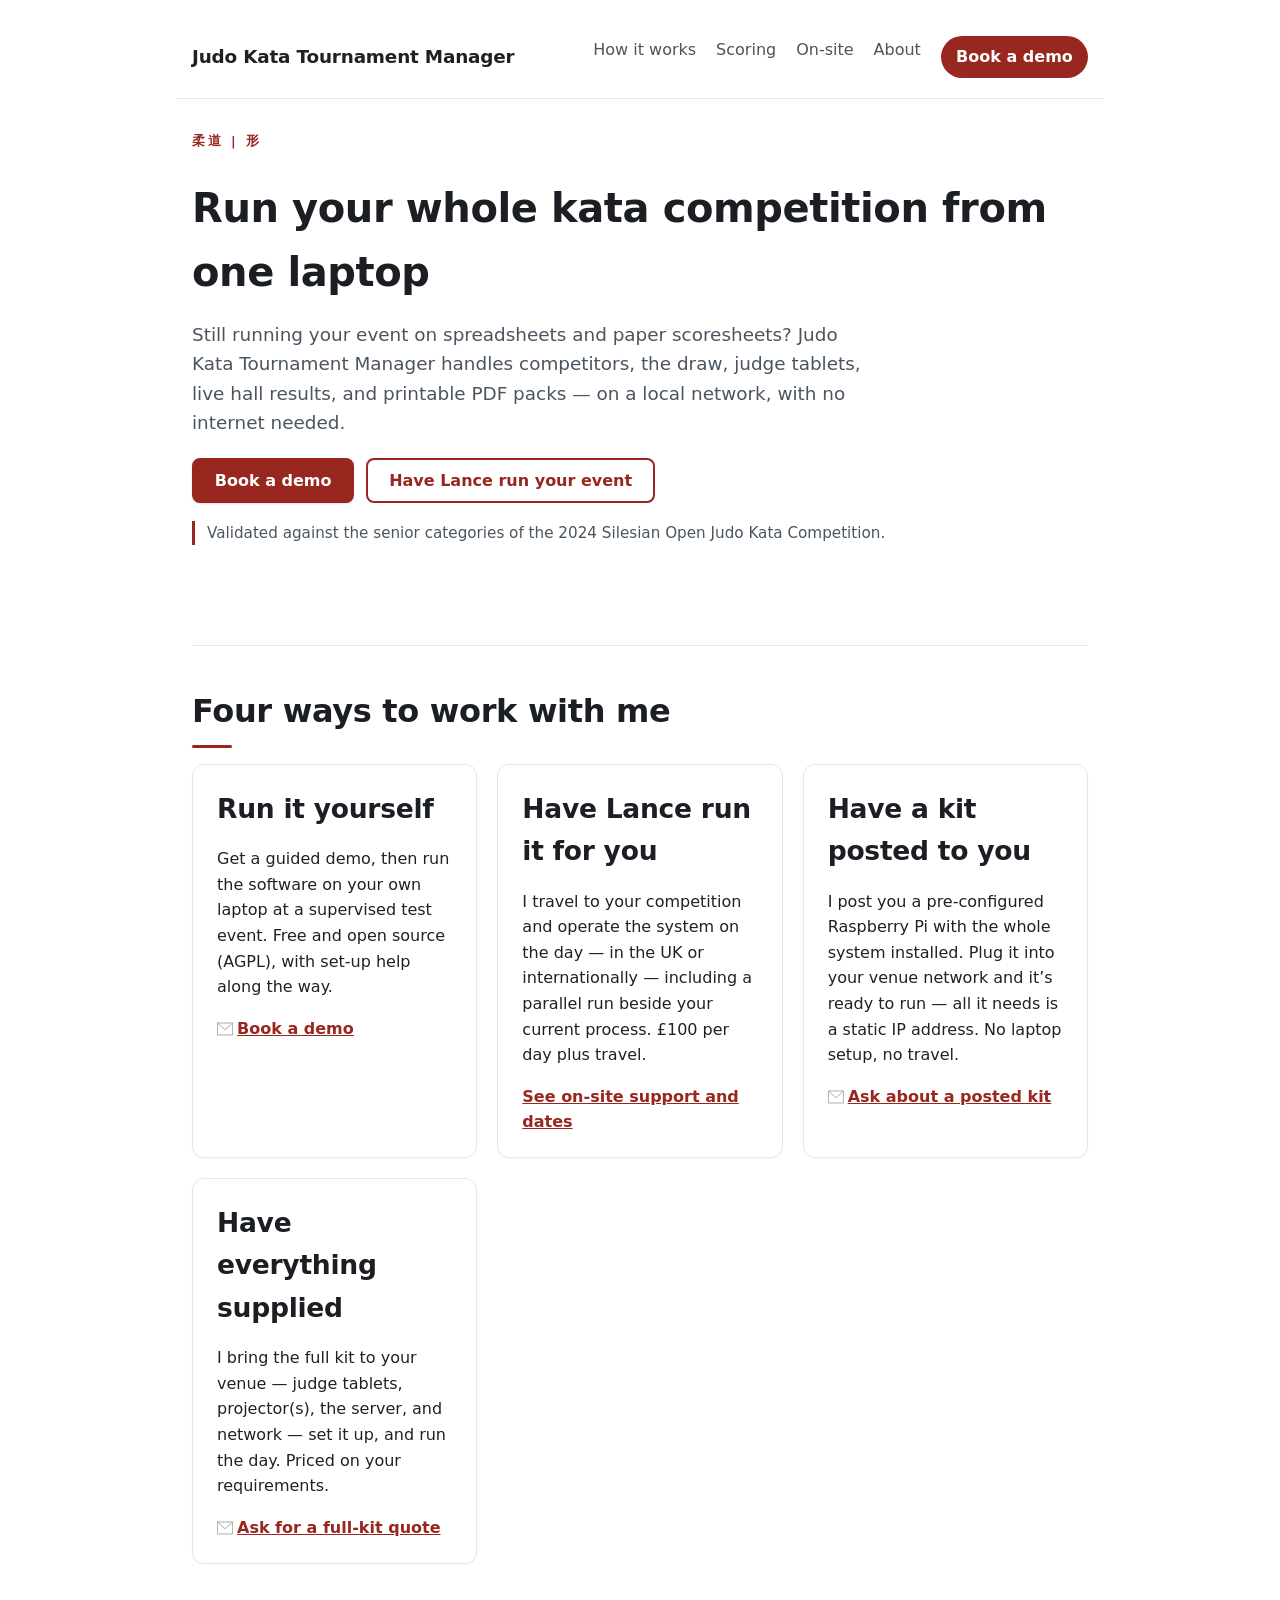
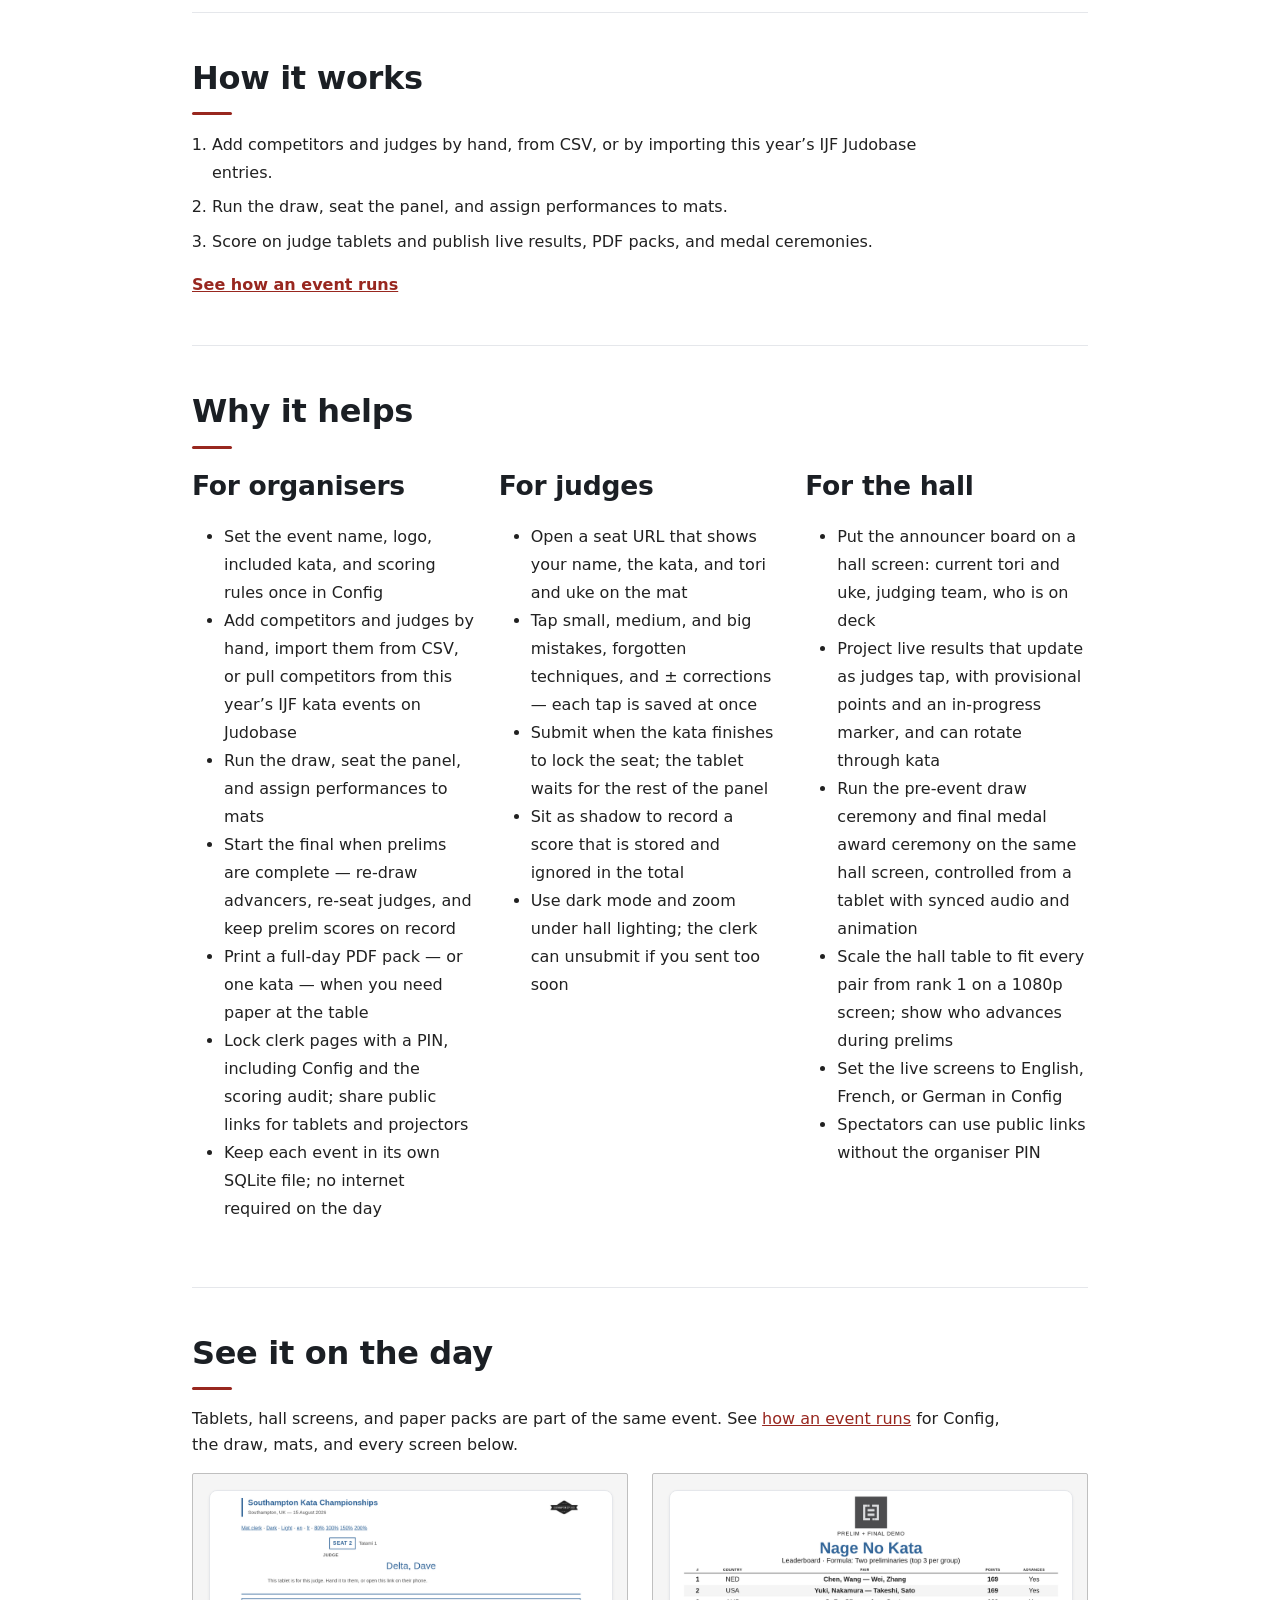
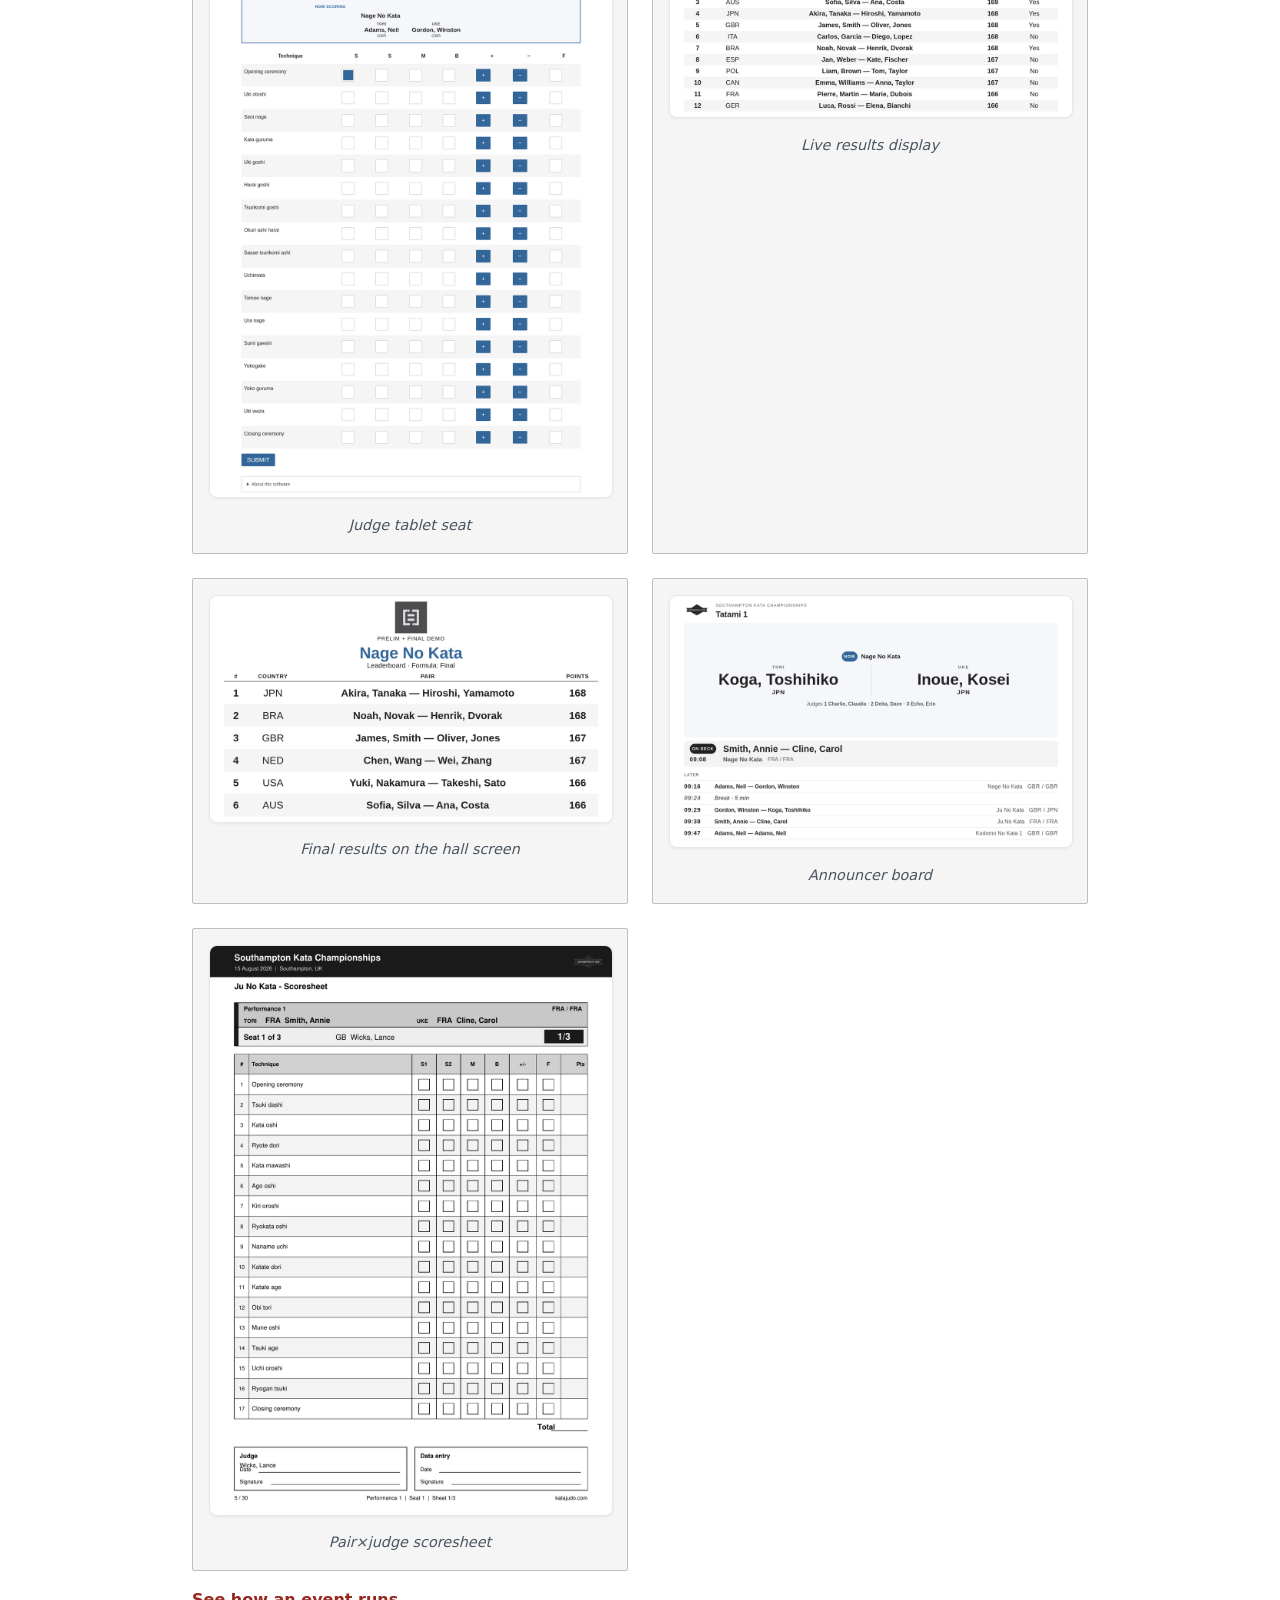
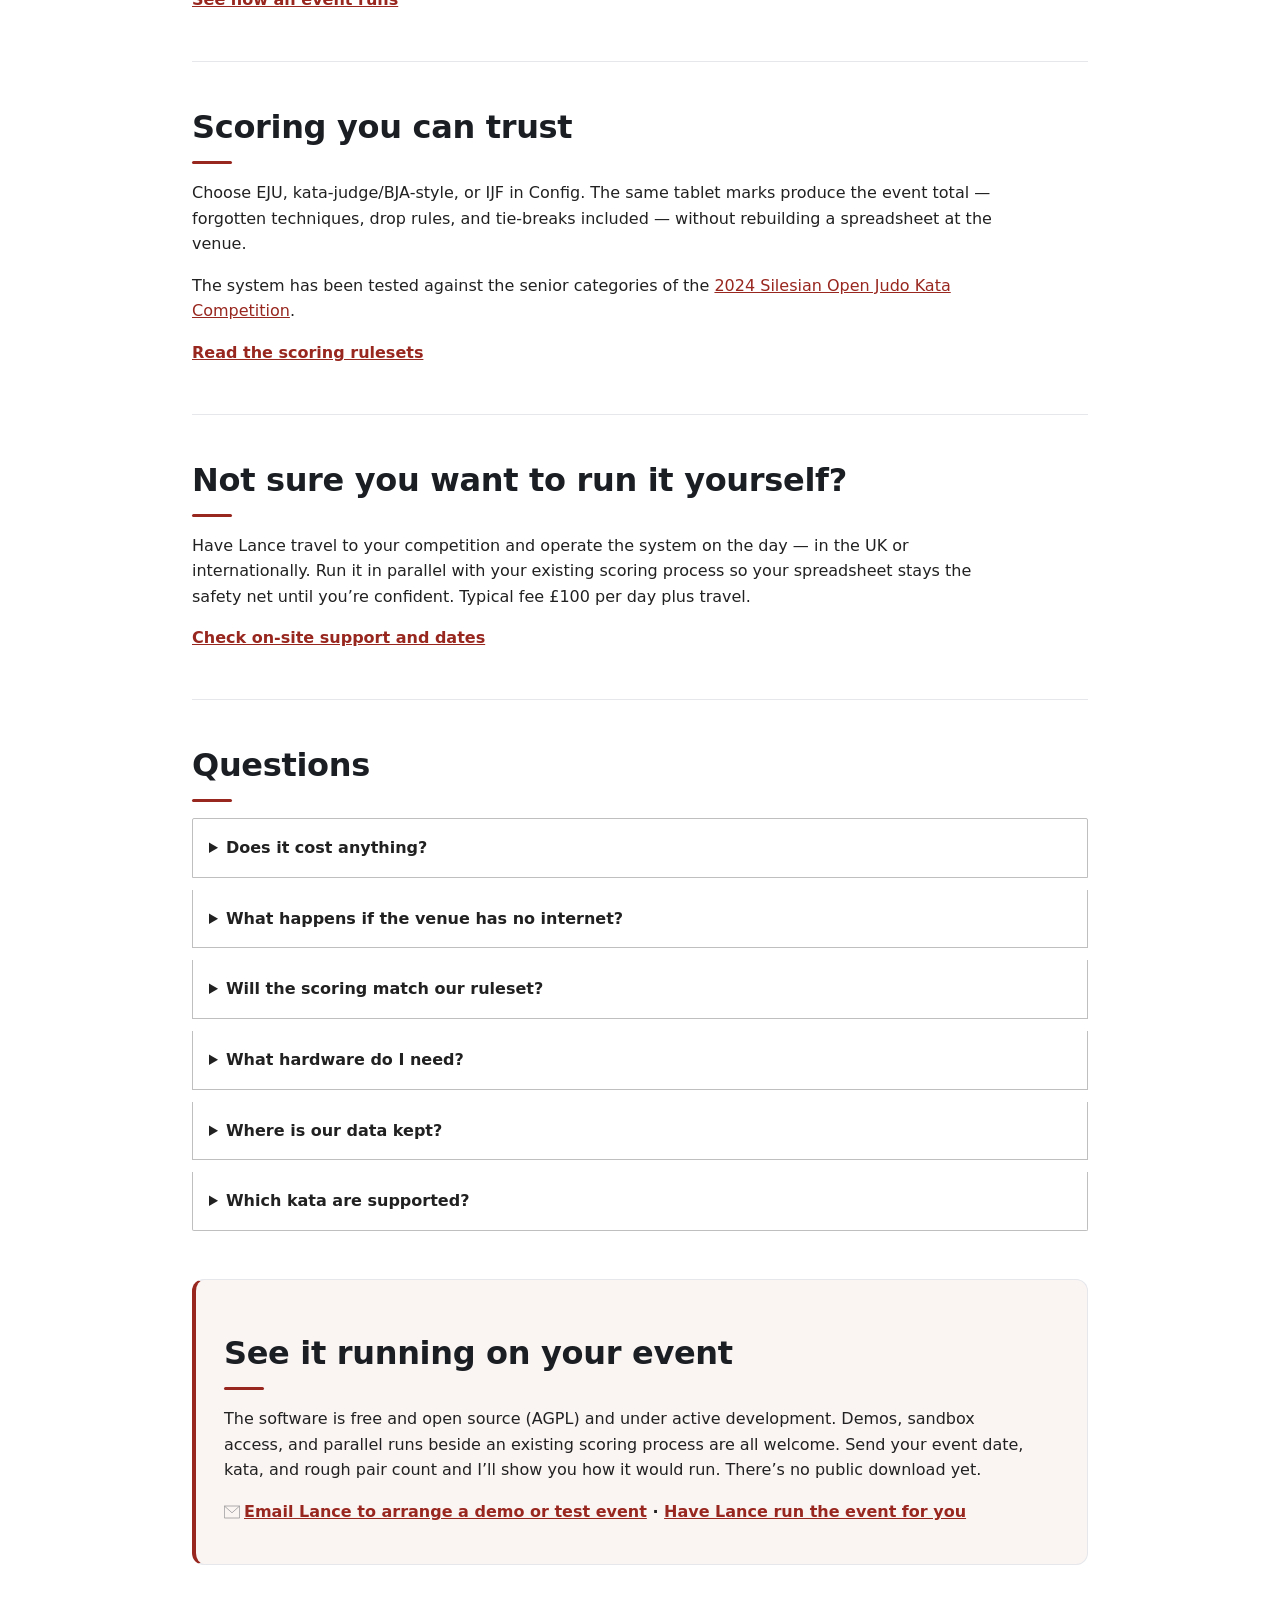
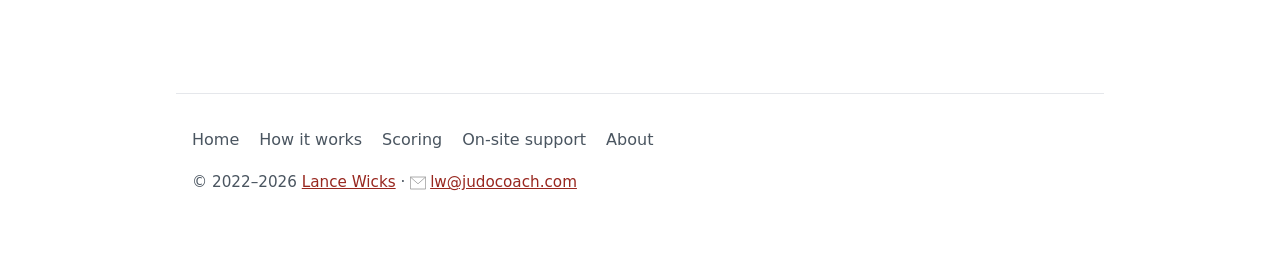
==== index.html @ 25f00846 "Polish site copy and refresh the visual design - Normalise apostrophes to typographic style and fix " ====
<!DOCTYPE html>
<html lang="en">
  <head>
    <meta charset="utf-8" />
    <meta name="viewport" content="width=device-width, initial-scale=1" />
    <meta name="theme-color" content="#ffffff" />
    <meta name="author" content="Lance Wicks" />
    <meta name="copyright" content="Lance Wicks" />
    <meta property="og:type" content="website" />
    <meta property="og:site_name" content="Judo Kata Tournament Manager" />
    <meta property="og:locale" content="en_GB" />
    <meta property="og:image" content="https://katajudo.com/og-image.png" />
    <meta property="og:image:alt" content="Judo Kata Tournament Manager" />
    <meta name="twitter:card" content="summary_large_image" />
    <meta name="twitter:image" content="https://katajudo.com/og-image.png" />
    <meta name="twitter:image:alt" content="Judo Kata Tournament Manager" />
    <link rel="stylesheet" href="/css/almond.css" />
    <link rel="stylesheet" href="/css/kata.css" />
    <link rel="apple-touch-icon" sizes="180x180" href="/apple-touch-icon.png" />
    <link rel="icon" type="image/png" sizes="32x32" href="/favicon-32x32.png" />
    <link rel="icon" type="image/png" sizes="16x16" href="/favicon-16x16.png" />
    <link rel="manifest" href="/site.webmanifest" />
    <title>Judo Kata Tournament Manager | Scoring, Draws &amp; Live Results</title>
    <meta name="description" content="Organise and score judo kata on a laptop LAN. Judge tablets, live results, IJF import, EJU, BJA-style or IJF scoring, and printable PDF packs." />
    <link rel="canonical" href="https://katajudo.com/" />
    <meta property="og:url" content="https://katajudo.com/" />
    <meta property="og:title" content="Judo Kata Tournament Manager | Scoring, Draws &amp; Live Results" />
    <meta property="og:description" content="Organise and score judo kata on a laptop LAN. Judge tablets, live results, IJF import, EJU, BJA-style or IJF scoring, and printable PDF packs." />
    <meta name="twitter:title" content="Judo Kata Tournament Manager | Scoring, Draws &amp; Live Results" />
    <meta name="twitter:description" content="Organise and score judo kata on a laptop LAN. Judge tablets, live results, IJF import, EJU, BJA-style or IJF scoring, and printable PDF packs." />
    <meta name="yandex-verification" content="f9fff1ca0f81b708" />
    <script>
      (function () {
        var redirects = {
          workflow: "/how-it-works/",
          scoring: "/scoring/",
          deploy: "/how-it-works/#deploy",
          onsite: "/on-site/"
        };
        var key = window.location.hash.replace(/^#/, "");
        if (Object.prototype.hasOwnProperty.call(redirects, key)) {
          window.location.replace(redirects[key]);
        }
      })();
    </script>
    <script type="application/ld+json">
{
  "@context": "https://schema.org",
  "@graph": [
    {
      "@type": "WebSite",
      "@id": "https://katajudo.com/#website",
      "name": "Judo Kata Tournament Manager",
      "url": "https://katajudo.com/",
      "description": "Browser-based software to organise, score, and display judo kata competitions from one laptop on the local network.",
      "inLanguage": "en",
      "publisher": {
        "@id": "https://katajudo.com/#author"
      },
      "mainEntity": {
        "@id": "https://katajudo.com/#app"
      }
    },
    {
      "@type": [
        "SoftwareApplication",
        "WebApplication"
      ],
      "@id": "https://katajudo.com/#app",
      "name": "Judo Kata Tournament Manager",
      "url": "https://katajudo.com/",
      "image": "https://katajudo.com/og-image.png",
      "description": "Software to organise and score judo kata tournaments, with judge tablets, live provisional scores, hall displays, IJF import, three scoring rulesets, and printable PDF scoresheets.",
      "applicationCategory": "SportsApplication",
      "operatingSystem": "Web browser",
      "browserRequirements": "Modern web browser",
      "inLanguage": [
        "en",
        "fr",
        "de"
      ],
      "isAccessibleForFree": true,
      "license": "https://www.gnu.org/licenses/agpl-3.0.html",
      "author": {
        "@id": "https://katajudo.com/#author"
      },
      "softwareHelp": {
        "@type": "WebPage",
        "url": "https://katajudo.com/how-it-works/"
      },
      "screenshot": [
        {
          "@type": "ImageObject",
          "url": "https://katajudo.com/screenshots/Judge-Tablet.png",
          "caption": "Named judge tablet with technique scoring controls"
        },
        {
          "@type": "ImageObject",
          "url": "https://katajudo.com/screenshots/Live-Results.png",
          "caption": "Live results display with provisional scores"
        },
        {
          "@type": "ImageObject",
          "url": "https://katajudo.com/screenshots/Announcer.png",
          "caption": "Announcer board for the hall"
        },
        {
          "@type": "ImageObject",
          "url": "https://katajudo.com/screenshots/Config.png",
          "caption": "Event config with scoring ruleset and draw controls"
        },
        {
          "@type": "ImageObject",
          "url": "https://katajudo.com/screenshots/Live-Results-Final.png",
          "caption": "Hall results after the final has started"
        },
        {
          "@type": "ImageObject",
          "url": "https://katajudo.com/screenshots/PDF-Prelim-Order.png",
          "caption": "Preliminary performance order in a two-round PDF pack"
        },
        {
          "@type": "ImageObject",
          "url": "https://katajudo.com/screenshots/PDF-Scoresheet.png",
          "caption": "Printable pair×judge PDF scoresheet"
        }
      ],
      "featureList": [
        "Organise a judo kata event from one laptop on a local network",
        "Named judge tablets with small, medium, big, forgotten, and correction marks",
        "Live results and announcer displays for the hall",
        "Import competitors from IJF Judobase or CSV",
        "EJU, kata-judge/BJA-style, and IJF scoring rulesets",
        "Printable PDF scoresheet packs",
        "Preliminary rounds with clerk-started finals and medal totals from the final only",
        "Large-field hall results that fit every row on a 1080p projector",
        "Offline SQLite file per event",
        "English, French, and German live screens",
        "Draw ceremony console with an animated hall display",
        "Medal award ceremony with animated hall display",
        "Scoring audit trail of tablet taps, submits, and unsubmits",
        "Shadow judge seats stored but ignored in totals",
        "PIN-protected clerk pages",
        "Per-kata leaderboard and technique-level CSV exports"
      ],
      "offers": {
        "@type": "Offer",
        "price": 0,
        "priceCurrency": "GBP",
        "availability": "https://schema.org/OnlineOnly",
        "description": "Available for demos and supervised test use. Licensed under the AGPL.",
        "url": "https://katajudo.com/"
      },
      "sameAs": [
        "https://github.com/lancew/kata-website"
      ]
    },
    {
      "@type": "Person",
      "@id": "https://katajudo.com/#author",
      "name": "Lance Wicks",
      "email": "lw@judocoach.com",
      "url": "https://katajudo.com/about/",
      "sameAs": [
        "https://github.com/lancew",
        "https://www.linkedin.com/in/lancew",
        "https://perl.kiwi/typing"
      ]
    },
    {
      "@type": "WebPage",
      "@id": "https://katajudo.com/#webpage",
      "url": "https://katajudo.com/",
      "name": "Judo Kata Tournament Manager | Scoring, Draws & Live Results",
      "description": "Organise and score judo kata on a laptop LAN. Judge tablets, live results, IJF import, EJU, BJA-style or IJF scoring, and printable PDF packs.",
      "isPartOf": {
        "@id": "https://katajudo.com/#website"
      },
      "about": {
        "@id": "https://katajudo.com/#app"
      },
      "primaryImageOfPage": {
        "@type": "ImageObject",
        "url": "https://katajudo.com/og-image.png"
      }
    },
    {
      "@type": "FAQPage",
      "@id": "https://katajudo.com/#faq",
      "url": "https://katajudo.com/",
      "isPartOf": {
        "@id": "https://katajudo.com/#website"
      },
      "mainEntity": [
        {
          "@type": "Question",
          "name": "Does it cost anything?",
          "acceptedAnswer": {
            "@type": "Answer",
            "text": "The software is free and open source under the AGPL. Demos and supervised test events are open now; a public download is not available yet. On-site support is optional and costs £100 per day plus travel."
          }
        },
        {
          "@type": "Question",
          "name": "What happens if the venue has no internet?",
          "acceptedAnswer": {
            "@type": "Answer",
            "text": "Nothing — it does not need any. The system runs on a laptop on the local network. If a live connection drops, the affected pages reload every five seconds."
          }
        },
        {
          "@type": "Question",
          "name": "Will the scoring match our ruleset?",
          "acceptedAnswer": {
            "@type": "Answer",
            "text": "Choose EJU, kata-judge/BJA-style, or IJF in Config. The rulesets were validated against the senior categories of the 2024 Silesian Open Judo Kata Competition."
          }
        },
        {
          "@type": "Question",
          "name": "What hardware do I need?",
          "acceptedAnswer": {
            "@type": "Answer",
            "text": "One laptop acts as the server; judges, the announcer, and displays use any browser on the same network. Optional Docker packaging is available for consistent deployment."
          }
        },
        {
          "@type": "Question",
          "name": "Where is our data kept?",
          "acceptedAnswer": {
            "@type": "Answer",
            "text": "Each event is a single SQLite file on your own machine. There is no cloud service and no account to create."
          }
        },
        {
          "@type": "Question",
          "name": "Which kata are supported?",
          "acceptedAnswer": {
            "@type": "Answer",
            "text": "Nage-no-Kata, Katame-no-Kata, Ju-no-Kata, Kime-no-Kata, Kodokan Goshin Jutsu, Koshiki-no-Kata, Itsutsu-no-Kata, and Kodomo-no-Kata 1-7."
          }
        }
      ]
    }
  ]
}
    </script>
  </head>
  <body>
    <a class="skip-link" href="#main">Skip to main content</a>

    <header class="site-header">
      <p class="site-brand"><a href="/">Judo Kata Tournament Manager</a></p>
      <nav class="site-nav" aria-label="Primary">
        <ul>
          <li><a href="/how-it-works/">How it works</a></li>
          <li><a href="/scoring/">Scoring</a></li>
          <li><a href="/on-site/">On-site</a></li>
          <li><a href="/about/">About</a></li>
          <li>
            <a href="mailto:lw@judocoach.com?subject=Kata%20Tournament%20Manager%20demo">Book a demo</a>
          </li>
        </ul>
      </nav>
    </header>

    <main id="main" class="content">
      <section class="hero" aria-labelledby="hero-heading">
        <p class="hero-brand" lang="ja">柔道 | 形</p>
        <h1 id="hero-heading">Run your whole kata competition from one laptop</h1>
        <p class="lede">
          Still running your event on spreadsheets and paper scoresheets? Judo
          Kata Tournament Manager handles competitors, the draw, judge tablets,
          live hall results, and printable PDF packs — on a local network, with
          no internet needed.
        </p>
        <p class="hero-actions">
          <a
            class="button-primary"
            href="mailto:lw@judocoach.com?subject=Kata%20Tournament%20Manager%20demo"
            >Book a demo</a
          >
          <a class="button-secondary" href="/on-site/"
            >Have Lance run your event</a
          >
        </p>
        <p class="hero-proof">
          Validated against the senior categories of the 2024 Silesian Open Judo
          Kata Competition.
        </p>
      </section>

      <section class="section" aria-labelledby="options-heading">
        <h2 id="options-heading">Four ways to work with me</h2>
        <div class="offer-grid">
          <div class="offer">
            <h3>Run it yourself</h3>
            <p>
              Get a guided demo, then run the software on your own laptop at a
              supervised test event. Free and open source (AGPL), with set-up
              help along the way.
            </p>
            <p class="section-cta">
              <a
                href="mailto:lw@judocoach.com?subject=Kata%20Tournament%20Manager%20demo"
                >Book a demo</a
              >
            </p>
          </div>
          <div class="offer">
            <h3>Have Lance run it for you</h3>
            <p>
              I travel to your competition and operate the system on the day —
              in the UK or internationally — including a parallel run beside
              your current process. £100 per day plus travel.
            </p>
            <p class="section-cta">
              <a href="/on-site/">See on-site support and dates</a>
            </p>
          </div>
          <div class="offer">
            <h3>Have a kit posted to you</h3>
            <p>
              I post you a pre-configured Raspberry Pi with the whole system
              installed. Plug it into your venue network and it’s ready to run —
              all it needs is a static IP address. No laptop setup, no travel.
            </p>
            <p class="section-cta">
              <a
                href="mailto:lw@judocoach.com?subject=Kata%20Tournament%20Manager%20posted%20kit"
                >Ask about a posted kit</a
              >
            </p>
          </div>
          <div class="offer">
            <h3>Have everything supplied</h3>
            <p>
              I bring the full kit to your venue — judge tablets, projector(s),
              the server, and network — set it up, and run the day. Priced on
              your requirements.
            </p>
            <p class="section-cta">
              <a
                href="mailto:lw@judocoach.com?subject=Kata%20Tournament%20Manager%20full%20kit"
                >Ask for a full-kit quote</a
              >
            </p>
          </div>
        </div>
      </section>

      <section class="section" aria-labelledby="steps-heading">
        <h2 id="steps-heading">How it works</h2>
        <ol class="steps">
          <li>
            Add competitors and judges by hand, from CSV, or by importing this
            year’s IJF Judobase entries.
          </li>
          <li>Run the draw, seat the panel, and assign performances to mats.</li>
          <li>
            Score on judge tablets and publish live results, PDF packs, and
            medal ceremonies.
          </li>
        </ol>
        <p class="section-cta">
          <a href="/how-it-works/">See how an event runs</a>
        </p>
      </section>

      <section id="why" class="section" aria-labelledby="why-heading">
        <h2 id="why-heading">Why it helps</h2>
        <div class="three-col">
          <div>
            <h3>For organisers</h3>
            <ul>
              <li>
                Set the event name, logo, included kata, and scoring rules once
                in Config
              </li>
              <li>
                Add competitors and judges by hand, import them from CSV, or
                pull competitors from this year’s IJF kata events on Judobase
              </li>
              <li>
                Run the draw, seat the panel, and assign performances to mats
              </li>
              <li>
                Start the final when prelims are complete — re-draw advancers,
                re-seat judges, and keep prelim scores on record
              </li>
              <li>
                Print a full-day PDF pack — or one kata — when you need paper at
                the table
              </li>
              <li>
                Lock clerk pages with a PIN, including Config and the scoring
                audit; share public links for tablets and projectors
              </li>
              <li>
                Keep each event in its own SQLite file; no internet required on
                the day
              </li>
            </ul>
          </div>
          <div>
            <h3>For judges</h3>
            <ul>
              <li>
                Open a seat URL that shows your name, the kata, and tori and
                uke on the mat
              </li>
              <li>
                Tap small, medium, and big mistakes, forgotten techniques, and
                ± corrections — each tap is saved at once
              </li>
              <li>
                Submit when the kata finishes to lock the seat; the tablet waits
                for the rest of the panel
              </li>
              <li>
                Sit as shadow to record a score that is stored and ignored in
                the total
              </li>
              <li>
                Use dark mode and zoom under hall lighting; the clerk can
                unsubmit if you sent too soon
              </li>
            </ul>
          </div>
          <div>
            <h3>For the hall</h3>
            <ul>
              <li>
                Put the announcer board on a hall screen: current tori and uke,
                judging team, who is on deck
              </li>
              <li>
                Project live results that update as judges tap, with provisional
                points and an in-progress marker, and can rotate through kata
              </li>
              <li>
                Run the pre-event draw ceremony and final medal award ceremony
                on the same hall screen, controlled from a tablet with synced
                audio and animation
              </li>
              <li>
                Scale the hall table to fit every pair from rank 1 on a 1080p
                screen; show who advances during prelims
              </li>
              <li>
                Set the live screens to English, French, or German in Config
              </li>
              <li>
                Spectators can use public links without the organiser PIN
              </li>
            </ul>
          </div>
        </div>
      </section>

      <section class="section" aria-labelledby="proof-heading">
        <h2 id="proof-heading">See it on the day</h2>
        <p>
          Tablets, hall screens, and paper packs are part of the same event. See
          <a href="/how-it-works/">how an event runs</a> for Config, the draw,
          mats, and every screen below.
        </p>
        <div class="proof-gallery">
          <figure>
            <img
              src="/screenshots/Judge-Tablet.png"
              alt="Judge tablet for seat 2 showing the named judge, tori and uke, and technique scoring grid with S M B F and plus minus controls"
              loading="lazy"
              width="1046"
              height="1576"
            />
            <figcaption>Judge tablet seat</figcaption>
          </figure>
          <figure>
            <img
              src="/screenshots/Live-Results.png"
              alt="Live results display for Nage-no-Kata during two preliminaries showing twelve ranked pairs with an Advances column"
              loading="lazy"
              width="1046"
              height="588"
            />
            <figcaption>Live results display</figcaption>
          </figure>
          <figure>
            <img
              src="/screenshots/Live-Results-Final.png"
              alt="Hall results after the final has started, showing six finalists and the formula Final"
              loading="lazy"
              width="1046"
              height="588"
            />
            <figcaption>Final results on the hall screen</figcaption>
          </figure>
          <figure>
            <img
              src="/screenshots/Announcer.png"
              alt="Announcer board for Tatami 1 with current tori and uke, judging team, on-deck pair, and later schedule including a break"
              loading="lazy"
              width="1046"
              height="654"
            />
            <figcaption>Announcer board</figcaption>
          </figure>
          <figure>
            <img
              src="/screenshots/PDF-Scoresheet.png"
              alt="Printed PDF scoresheet with event header, pair and judge details, mistake checkbox grid, total, and signature boxes"
              loading="lazy"
              width="1046"
              height="1480"
            />
            <figcaption>Pair×judge scoresheet</figcaption>
          </figure>
        </div>
        <p class="section-cta">
          <a href="/how-it-works/">See how an event runs</a>
        </p>
      </section>

      <section class="section" aria-labelledby="scoring-teaser-heading">
        <h2 id="scoring-teaser-heading">Scoring you can trust</h2>
        <p>
          Choose EJU, kata-judge/BJA-style, or IJF in Config. The same tablet
          marks produce the event total — forgotten techniques, drop rules, and
          tie-breaks included — without rebuilding a spreadsheet at the venue.
        </p>
        <p>
          The system has been tested against the senior categories of the
          <a
            href="https://sites.google.com/view/silesian-kata/silesian-open-judo-kata"
            rel="noopener noreferrer"
            >2024 Silesian Open Judo Kata Competition</a
          >.
        </p>
        <p class="section-cta">
          <a href="/scoring/">Read the scoring rulesets</a>
        </p>
      </section>

      <section class="section" aria-labelledby="onsite-teaser-heading">
        <h2 id="onsite-teaser-heading">Not sure you want to run it yourself?</h2>
        <p>
          Have Lance travel to your competition and operate the system on the
          day — in the UK or internationally. Run it in parallel with your
          existing scoring process so your spreadsheet stays the safety net
          until you’re confident. Typical fee £100 per day plus travel.
        </p>
        <p class="section-cta">
          <a href="/on-site/">Check on-site support and dates</a>
        </p>
      </section>

      <section class="section faq" aria-labelledby="faq-heading">
        <h2 id="faq-heading">Questions</h2>
        <details>
          <summary>Does it cost anything?</summary>
          <p>
            The software is free and open source under the AGPL. Demos and
            supervised test events are open now; a public download isn’t
            available yet — <a href="mailto:lw@judocoach.com?subject=Kata%20Tournament%20Manager%20demo">get in touch</a>
            and I’ll set you up. On-site support is optional and costs
            <a href="/on-site/">£100 per day</a> plus travel.
          </p>
        </details>
        <details>
          <summary>What happens if the venue has no internet?</summary>
          <p>
            Nothing — it doesn’t need any. The system runs on a laptop on the
            local network. If a live connection drops, the affected pages reload
            every five seconds.
          </p>
        </details>
        <details>
          <summary>Will the scoring match our ruleset?</summary>
          <p>
            Choose EJU, kata-judge/BJA-style, or IJF in Config. The rulesets
            were validated against the senior categories of the 2024 Silesian
            Open Judo Kata Competition.
          </p>
        </details>
        <details>
          <summary>What hardware do I need?</summary>
          <p>
            One laptop acts as the server; judges, the announcer, and displays
            use any browser on the same network. Optional Docker packaging is
            available for consistent deployment.
          </p>
        </details>
        <details>
          <summary>Where is our data kept?</summary>
          <p>
            Each event is a single SQLite file on your own machine. There is no
            cloud service and no account to create.
          </p>
        </details>
        <details>
          <summary>Which kata are supported?</summary>
          <p>
            Nage-no-Kata, Katame-no-Kata, Ju-no-Kata, Kime-no-Kata, Kodokan
            Goshin Jutsu, Koshiki-no-Kata, Itsutsu-no-Kata, and Kodomo-no-Kata
            1–7. See the <a href="/scoring/">scoring page</a> for details.
          </p>
        </details>
      </section>

      <section id="demo" class="section cta-panel" aria-labelledby="demo-heading">
        <h2 id="demo-heading">See it running on your event</h2>
        <p>
          The software is free and open source (AGPL) and under active
          development. Demos, sandbox access, and parallel runs beside an
          existing scoring process are all welcome. Send your event date, kata,
          and rough pair count and I’ll show you how it would run. There’s no
          public download yet.
        </p>
        <p class="section-cta">
          <a href="mailto:lw@judocoach.com?subject=Kata%20Tournament%20Manager%20demo">Email Lance to arrange a demo or test event</a>
          ·
          <a href="/on-site/">Have Lance run the event for you</a>
        </p>
      </section>
    </main>

    <footer class="site-footer">
      <nav class="footer-nav" aria-label="Footer">
        <ul>
          <li><a href="/">Home</a></li>
          <li><a href="/how-it-works/">How it works</a></li>
          <li><a href="/scoring/">Scoring</a></li>
          <li><a href="/on-site/">On-site support</a></li>
          <li><a href="/about/">About</a></li>
        </ul>
      </nav>
      <p>
        © 2022–2026
        <a href="/about/">Lance Wicks</a>
        ·
        <a href="mailto:lw@judocoach.com">lw@judocoach.com</a>
      </p>
    </footer>

    <dialog class="lightbox" id="lightbox">
      <button type="button" class="lightbox-close" aria-label="Close">
        ×
      </button>
      <img id="lightbox-img" alt="" />
    </dialog>
    <script src="/js/lightbox.js" defer></script>
  </body>
</html>
---- css/almond.css ----
/************************************************************/
/*                        Almond.CSS                        */
/************************************************************/
/** Author:  Alvaro Montoro                                **/
/** Project: https://github.com/alvaromontoro/almond.css   **/
/************************************************************/
:root {
  /* Colors */
  --primaryH: 210;
  --primaryS: 50%;
  --primaryL: 40%;
  --primary-bg: #fff;
  --secondaryH: 0;
  --secondaryS: 0%;
  --secondaryL: 13%;
  --secondary-bg: #fff;
  /* Font */
  --font-family: Helvetica, Arial, sans-serif;
  --font-size-root: 16px;
  --font-weight-bolder: 700;
  --font-weight-bold: 400;
  --font-weight-normal: 200;
  --font-weight-thin: 100;
  --line-height: 1.75rem;
  --heading-margin: 1.5rem 0 1rem;
  /* Inputs */
  --border-radius: 2px;
  /* Status */
  --error: #d00;
  --warning: #ec0;
  --info: #369;
  --correct: #080; }

:root {
  /* Calculated colors */
  --primary: hsl(var(--primaryH), var(--primaryS), var(--primaryL));
  --primary-bright: hsl(var(--primaryH), calc(var(--primaryS) * 1.25), 90%);
  --primary-transparent: hsla(var(--primaryH), var(--primaryS), var(--primaryL), 0.05);
  --primary-dark: hsl(var(--primaryH), var(--primaryS), calc(var(--primaryL) * 0.5));
  --primary-darker: hsl(var(--primaryH), var(--primaryS), calc(var(--primaryL) * 0.2));
  --primary-light: hsl(var(--primaryH), var(--primaryS), 75%);
  --primary-lighter: hsl(var(--primaryH), var(--primaryS), 96%);
  --secondary: hsl(var(--secondaryH), var(--secondaryS), var(--secondaryL));
  --secondary-transparent: hsl(var(--secondaryH), var(--secondaryS), var(--secondaryL), 0.05);
  --secondary-dark: hsl(var(--secondaryH), var(--secondaryS), calc(var(--secondaryL) * 0.5));
  --secondary-darker: hsl(var(--secondaryH), var(--secondaryS), calc(var(--secondaryL) * 0.2));
  --secondary-light: hsl(var(--secondaryH), var(--secondaryS), 75%);
  --secondary-lighter: hsl(var(--secondaryH), var(--secondaryS), 96%); }

html {
  -ms-text-size-adjust: 100%;
  -webkit-text-size-adjust: 100%;
  background-color: var(--secondary-bg);
  color: var(--secondary);
  font-family: var(--font-family);
  font-size: var(--font-size-root);
  font-weight: var(--font-weight-normal);
  margin: 0;
  padding: 0; }

body {
  font-size: 1rem;
  margin: auto auto;
  padding: 1rem; }

@media all and (min-width: 1024px) {
  body {
    max-width: 920px; } }

@media all and (min-width: 1200px) {
  body {
    max-width: 1080px; } }

:focus {
  outline: 1px dashed var(--primary);
  outline-offset: 2px; }

[hidden],
template {
  display: none; }

h1,
h2,
h3,
h4,
h5,
h6 {
  color: var(--primary);
  font-weight: var(--font-weight-normal);
  margin: var(--heading-margin); }

h1 {
  font-size: 2.5rem; }

h2 {
  font-size: 2rem; }

h3 {
  font-size: 1.66rem; }

h4 {
  font-size: 1.45rem; }

h5 {
  font-size: 1.25rem;
  font-weight: var(--font-weight-bold); }

h6 {
  font-size: 1.125rem;
  font-weight: var(--font-weight-bold); }

ul,
ol {
  margin: 1rem 0;
  padding-left: 2rem; }
  ul ul,
  ul ol,
  ol ul,
  ol ol {
    margin: 0; }

li {
  font-size: 1rem;
  line-height: var(--line-height);
  max-width: 80ch;
  max-width: calc(80ch - 3rem); }

table {
  background-color: var(--secondary-bg);
  border: 0;
  border-collapse: collapse;
  border-spacing: 0;
  width: 100%; }

thead {
  box-shadow: inset 0 -2px var(--secondary); }

tfoot {
  box-shadow: inset 0 2px var(--secondary); }

tbody tr:nth-child(even) {
  background-color: var(--secondary-lighter); }

tbody tr:hover {
  background-color: var(--primary-lighter); }

td,
th {
  padding: 1rem 0.5rem;
  vertical-align: top; }

th {
  font-weight: var(--font-weight-bolder); }

input:not([type="file"]),
optgroup,
option,
textarea,
select {
  border: 1px solid var(--secondary-light);
  border-radius: var(--border-radius);
  box-sizing: border-box;
  color: inherit;
  font: inherit;
  font-size: 1rem;
  height: 2.5rem;
  line-height: normal;
  margin: 0;
  padding: 0 0.5rem;
  max-width: 100%;
  min-width: 15rem;
  text-transform: none;
  vertical-align: bottom; }
  input:not([type="file"]):invalid,
  optgroup:invalid,
  option:invalid,
  textarea:invalid,
  select:invalid {
    border-color: var(--error); }
  input:not([type="file"]):invalid:hover,
  optgroup:invalid:hover,
  option:invalid:hover,
  textarea:invalid:hover,
  select:invalid:hover {
    border: 1px solid #aa0000; }
  input:not([type="file"])[disabled], input:not([type="file"]):disabled,
  optgroup[disabled],
  optgroup:disabled,
  option[disabled],
  option:disabled,
  textarea[disabled],
  textarea:disabled,
  select[disabled],
  select:disabled {
    background: var(--secondary-lighter);
    color: var(--secondary-light); }
  input:not([type="file"])::-webkit-calendar-picker-indicator,
  optgroup::-webkit-calendar-picker-indicator,
  option::-webkit-calendar-picker-indicator,
  textarea::-webkit-calendar-picker-indicator,
  select::-webkit-calendar-picker-indicator {
    display: none;
    background: none; }

input:not([type="file"]):not([type="image"]):not(:invalid):not(:disabled):not([disabled]):not([readonly]):hover,
textarea:not(:invalid):not(:disabled):not([disabled]):not([readonly]):hover,
select:not(:invalid):not(:disabled):not([disabled]):not([readonly]):hover {
  border: 1px solid var(--secondary); }

input[type="color"] {
  padding: 0.125rem; }

input[type="range"] {
  padding: 0; }

textarea {
  height: 5rem;
  line-height: 1.5rem;
  overflow: auto; }

input[type="number"]::-webkit-inner-spin-button,
input[type="number"]::-webkit-outer-spin-button {
  height: auto; }

input[type="search"] {
  -webkit-appearance: textfield;
  appearance: textfield; }

input[type="search"]::-webkit-search-cancel-button,
input[type="search"]::-webkit-search-decoration {
  -webkit-appearance: none;
  appearance: none; }

input[type="radio"],
input[type="checkbox"],
input[type="image"],
input[type="file"] {
  border: 0;
  box-sizing: border-box;
  height: auto;
  max-width: initial;
  min-width: auto;
  padding: 0; }

button,
input[type="button"],
input[type="reset"],
input[type="submit"] {
  -webkit-appearance: button;
  appearance: button;
  background-color: var(--primary);
  border: 1px solid transparent;
  border-radius: var(--border-radius);
  box-sizing: border-box;
  color: var(--primary-bg);
  cursor: pointer;
  display: inline-block;
  font-size: 0.8rem;
  font-weight: var(--font-weight-bold);
  margin: 0;
  max-width: auto;
  min-height: 2.5rem;
  min-width: auto;
  overflow: visible;
  padding: 0 1rem;
  text-transform: uppercase; }
  button[disabled], button:disabled,
  input[type="button"][disabled],
  input[type="button"]:disabled,
  input[type="reset"][disabled],
  input[type="reset"]:disabled,
  input[type="submit"][disabled],
  input[type="submit"]:disabled {
    background: var(--secondary-lighter);
    color: var(--secondary-light); }
  button:not(:disabled):not([disabled]):hover,
  input[type="button"]:not(:disabled):not([disabled]):hover,
  input[type="reset"]:not(:disabled):not([disabled]):hover,
  input[type="submit"]:not(:disabled):not([disabled]):hover {
    background-color: var(--primary-dark);
    border: 1px solid transparent; }

input[type="reset"] {
  background-color: var(--primary-bg);
  border: 1px solid var(--primary);
  color: var(--primary); }
  input[type="reset"]:not(:disabled):not([disabled]):hover {
    background-color: var(--primary-lighter); }
  input[type="reset"]:disabled, input[type="reset"][disabled] {
    background: var(--secondary-lighter);
    border: 1px solid transparent;
    color: var(--secondary-light); }

button[disabled],
html input[disabled] {
  cursor: default; }

button::-moz-focus-inner,
input::-moz-focus-inner {
  border: 0;
  padding: 0; }

input[type="radio"],
input[type="checkbox"] {
  -moz-appearance: none;
  -webkit-appearance: none;
  appearance: none;
  width: 1rem;
  height: 1rem;
  border-radius: 50%;
  border: 1px solid var(--secondary-light);
  box-shadow: inset 0 0 0 0.185rem var(--secondary-bg);
  background: var(--secondary-bg);
  vertical-align: text-top; }
  input[type="radio"][type="checkbox"],
  input[type="checkbox"][type="checkbox"] {
    border-radius: var(--border-radius); }
  input[type="radio"]:checked,
  input[type="checkbox"]:checked {
    background: var(--primary); }
  input[type="radio"]:disabled,
  input[type="checkbox"]:disabled {
    box-shadow: inset 0 0 0 0.185rem var(--secondary-lighter);
    background: var(--secondary-lighter); }

select:not([multiple]) {
  -webkit-appearance: none;
  appearance: none;
  background-image: url("data:image/svg+xml;utf8,<svg xmlns='http://www.w3.org/2000/svg' width='40' height='40'><path d='M0,10 20,30 40,10' fill='none' stroke='%23999' stroke-width='2'/></svg>");
  background-size: 1em 1em;
  background-repeat: no-repeat;
  background-position: right 0.5em center;
  padding-right: 2em; }
  select:not([multiple]):hover, select:not([multiple]):active {
    background-image: url("data:image/svg+xml;utf8,<svg xmlns='http://www.w3.org/2000/svg' width='40' height='40'><path d='M0,10 20,30 40,10' fill='none' stroke='%23222' stroke-width='2'/></svg>"); }

select[multiple] {
  min-height: 10rem;
  padding: 0; }
  select[multiple] option:checked {
    background: var(--secondary-light) linear-gradient(0deg, var(--secondary-light) 0%, var(--secondary-light) 100%); }
  select[multiple]:focus option:checked {
    background: var(--primary) linear-gradient(0deg, var(--primary) 0%, var(--primary) 100%);
    color: var(--primary-bg); }

optgroup {
  border: 0;
  border-radius: 0;
  font-weight: var(--font-weight-bolder);
  padding: 0.5rem; }

option {
  border: 0;
  border-radius: 0;
  display: flex;
  font-weight: var(--font-weight-normal);
  align-items: center;
  justify-content: flex-start; }
  option:hover {
    border: 0;
    background: var(--primary-lighter); }

a,
a:link,
a:visited,
a:active,
a:focus {
  color: var(--primary);
  font-weight: var(--font-weight-bold);
  text-decoration: underline; }

a:hover {
  text-decoration: none;
  color: var(--primary-dark); }

abbr[title] {
  border-bottom: 0;
  text-decoration: underline;
  text-decoration-style: dashed;
  text-decoration-color: var(--primary); }

address {
  display: block;
  font-style: normal;
  margin: 1rem 0; }

audio {
  display: inline-block;
  vertical-align: baseline;
  max-width: 100%; }
  audio:not([controls]) {
    display: none;
    height: 0; }

b,
strong {
  font-weight: var(--font-weight-bolder); }

blockquote {
  background-color: var(--secondary-transparent);
  box-sizing: border-box;
  display: block;
  margin: 1rem 0 1rem 3rem;
  max-width: 80ch;
  max-width: calc(80ch - 3rem);
  overflow: hidden;
  padding: 1rem;
  page-break-inside: avoid;
  position: relative; }
  blockquote::before {
    content: open-quote;
    color: hsla(var(--secondaryH), var(--secondaryS), var(--secondaryL), 0.15);
    font-size: 5rem;
    font-family: "Times New Roman", "Times", serif;
    left: 0.25rem;
    line-height: 1;
    position: absolute;
    top: 0;
    z-index: -1; }
  blockquote > :first-child {
    margin-top: 0;
    text-indent: 1rem; }
  blockquote > :last-child {
    margin-bottom: 0; }

canvas {
  display: inline-block;
  vertical-align: baseline;
  max-width: 100%; }

cite {
  font-style: italic;
  font-weight: var(--font-weight-thin); }

code {
  background: var(--secondary-lighter);
  color: var(--secondary);
  display: inline-block;
  font-family: monospace, monospace;
  font-size: 1em;
  font-weight: var(--font-weight-bold);
  padding: 0 0.25rem; }

del {
  text-decoration: line-through;
  text-decoration-color: var(--primary); }

dialog {
  border: 1px solid var(--secondary-light);
  border-radius: var(--border-radius);
  display: none;
  left: 50%;
  margin: 0;
  max-height: 80vh;
  max-width: 80vw;
  min-width: 20vw;
  padding: 1rem;
  position: fixed;
  top: 50%;
  transform: translate(-50%, -50%);
  z-index: 1; }
  dialog[open] {
    display: flex;
    flex-direction: column; }
  dialog::before {
    content: "";
    background: var(--secondary);
    height: 100vmax;
    left: 50%;
    opacity: 0.33;
    position: absolute;
    top: 50%;
    transform: translate(-50%, -50%);
    width: 100vmax;
    z-index: -1; }
  dialog::after {
    content: "";
    background: var(--primary-bg);
    border-radius: var(--border-radius);
    height: 100%;
    left: 0;
    position: absolute;
    top: 0;
    width: 100%;
    z-index: -1; }
  dialog > * {
    max-height: 80vh;
    overflow: auto; }
  dialog > h1,
  dialog > h2,
  dialog > h3,
  dialog > h4,
  dialog > h5,
  dialog > h6 {
    border-bottom: 1px solid var(--secondary-light);
    border-radius: var(--border-radius) var(--border-radius) 0 0;
    color: var(--secondary);
    font-size: 1.125rem;
    margin: -1rem -1rem 1rem -1rem;
    padding: 0.5rem 1rem; }

details {
  border: 1px solid var(--secondary-light);
  display: block;
  padding: 0 1rem; }
  details summary {
    margin: 0 -1rem;
    padding: 1rem; }
  details[open] summary {
    border-bottom: 1px solid var(--secondary-light); }
  details + details {
    border-top: 0;
    border-radius: 0; }
  details:first-of-type {
    border-top-left-radius: var(--border-radius);
    border-top-right-radius: var(--border-radius); }
  details:last-of-type {
    border-bottom-left-radius: var(--border-radius);
    border-bottom-right-radius: var(--border-radius); }

dfn {
  font-style: italic;
  font-weight: var(--font-weight-bold); }

dl {
  margin: 1rem 0;
  font-size: 1rem;
  line-height: 1.5rem;
  max-width: 80ch; }

dt {
  font-weight: var(--font-weight-bold);
  margin-top: 1rem; }

dd {
  margin-left: 1rem;
  font-style: italic; }

fieldset {
  border: 1px solid var(--secondary-light);
  border-radius: var(--border-radius);
  margin: 1rem 0;
  padding: 0 1rem 1rem 1rem; }
  fieldset > :last-child {
    margin-bottom: 0; }

legend {
  background: var(--secondary-lighter);
  border: 1px solid var(--secondary-light);
  border-radius: var(--border-radius);
  padding: 0.25rem 0.5rem; }

figure {
  background: var(--secondary-lighter);
  border: 1px solid var(--secondary-light);
  border-radius: var(--border-radius);
  display: block;
  margin: 1rem 0;
  padding: 1rem;
  text-align: center; }

figcaption {
  font-size: 0.875rem;
  font-style: italic; }

hgroup {
  border-left: 5px solid var(--primary);
  display: block;
  margin: var(--heading-margin);
  padding-left: 1rem; }
  hgroup h1,
  hgroup h2,
  hgroup h3,
  hgroup h4,
  hgroup h5,
  hgroup h6 {
    margin: 0; }

hr {
  border: 0;
  border-top: 1px solid var(--secondary-light);
  box-sizing: content-box;
  height: 0;
  margin: 2rem auto;
  max-width: 15rem;
  width: 50%; }

img {
  border: 0;
  max-width: 100%; }

ins {
  text-decoration: underline;
  text-decoration-color: var(--primary); }

kbd {
  background-color: var(--secondary-lighter);
  border: 1px solid var(--secondary-light);
  border-radius: var(--border-radius);
  color: var(--secondary);
  font-family: monospace, monospace;
  font-size: 0.9rem;
  padding: 0.125rem 0.25rem; }

mark {
  background-color: var(--primary-bright);
  border-left: 4px solid var(--primary-bright);
  border-right: 4px solid var(--primary-bright);
  color: var(--secondary-darker); }

output {
  font-weight: var(--font-weight-bold);
  unicode-bidi: isolate; }

p {
  font-size: 1rem;
  line-height: var(--line-height);
  margin: 1rem 0;
  max-width: 80ch; }

pre {
  font-family: monospace, monospace;
  font-size: 1em;
  margin: 1rem 0;
  max-width: 100%;
  overflow: auto; }
  pre > code {
    box-sizing: border-box;
    display: block;
    font-size: 1rem;
    line-height: 1.5rem;
    min-width: 100%;
    padding: 1rem;
    width: min-content; }

progress {
  display: inline-block;
  max-width: 100%;
  min-width: 15rem;
  vertical-align: baseline; }

q {
  font-style: italic; }
  q::before {
    content: open-quote;
    font-style: normal; }
  q::after {
    content: close-quote;
    font-style: normal; }

s,
strike {
  text-decoration: line-through;
  text-decoration-color: var(--primary); }

samp {
  font-family: monospace, monospace;
  font-size: 1em;
  font-weight: var(--font-weight-bold); }

small {
  font-size: 0.75em; }

sub,
sup {
  font-size: 0.75em;
  line-height: 0;
  position: relative;
  vertical-align: baseline; }

sup {
  top: -0.5em; }

sub {
  bottom: -0.25em; }

svg:not(:root) {
  border: 0;
  max-width: 100%;
  overflow: hidden; }

u {
  text-decoration: underline;
  text-decoration-style: wavy;
  text-decoration-color: var(--error); }

var {
  font-family: monospace, monospace;
  font-size: 1em;
  font-style: normal;
  font-weight: var(--font-weight-bold); }

video {
  display: inline-block;
  vertical-align: baseline;
  max-width: 100%; }

a[href^="mailto:"],
a[href^="tel:"],
a[href^="sms:"],
a[href^="file:"],
a[rel~="external"],
a[rel~="bookmark"],
a[download] {
  background-repeat: no-repeat;
  background-size: 1rem 1rem;
  background-position: 0rem 50%;
  display: inline-block;
  padding-left: 1.25rem; }

a[href^="mailto:"] {
  background-image: url("data:image/svg+xml;utf8,<svg xmlns='http://www.w3.org/2000/svg' width='40' height='40'><path d='M1,5 39,5 39,35 1,35 1,5 20,22 39,5' stroke='%23999' stroke-width='2' fill='none' /></svg>"); }

a[href^="tel:"] {
  background-image: url("data:image/svg+xml;utf8,<svg xmlns='http://www.w3.org/2000/svg' width='40' height='40'><g fill='none' stroke='%23999' stroke-width='2'><path d='M8,1 34,1 34,39 8,39Z M12,5 30,5 30,30 12,30Z' /><circle cx='21' cy='34' r='2' /></g></svg>"); }

a[href^="sms:"] {
  background-image: url("data:image/svg+xml;utf8,<svg xmlns='http://www.w3.org/2000/svg' width='40' height='40'><path d='M2,2 38,2 38,28 22,28 12,38 12,28 2,28Z' fill='none' stroke='%23999' stroke-width='2'/></svg>"); }

a[href^="file:"] {
  background-image: url("data:image/svg+xml;utf8,<svg xmlns='http://www.w3.org/2000/svg' width='40' height='40'><path d='M5,2 28,2 35,9 35,38 5,38Z M28,2 28,9 35,9' fill='none' stroke='%23999' stroke-width='2'/></svg>"); }

a[download] {
  background-image: url("data:image/svg+xml;utf8,<svg xmlns='http://www.w3.org/2000/svg' width='40' height='40'><path d='M5,2 28,2 35,9 35,38 5,38Z M28,2 28,9 35,9 M20,10 20,30 M11,21 20,30 29,21' fill='none' stroke='%23999' stroke-width='2'/></svg>"); }

a[rel~="external"] {
  background-image: url("data:image/svg+xml;utf8,<svg xmlns='http://www.w3.org/2000/svg' width='40' height='40'><path d='M28,4 39,4 39,15 M39,4 23,20 M28,9 7,9 7,34 35,34 35,15' fill='none' stroke='%23999' stroke-width='2'/></svg>"); }

a[rel~="bookmark"] {
  background-image: url("data:image/svg+xml;utf8,<svg xmlns='http://www.w3.org/2000/svg' width='40' height='40'><path d='M5,2 35,2 35,38 20,25 5,38Z' fill='none' stroke='%23999' stroke-width='2'/></svg>"); }

/* input images */
input[type="date"],
input[type="datetime-local"],
input[type="email"],
input[type="month"],
input[type="number"],
input[type="password"],
input[type="search"],
input[type="tel"],
input[type="time"],
input[type="url"],
input[type="week"] {
  padding-left: 2.5rem;
  background-repeat: no-repeat;
  background-size: 1.5rem 1.5rem;
  background-position: 0.5rem 50%; }

input[type="date"],
input[type="datetime-local"],
input[type="month"],
input[type="week"] {
  background-image: url("data:image/svg+xml;utf8,<svg xmlns='http://www.w3.org/2000/svg' width='40' height='40'><rect x='1' y='5' width='37' height='7' fill='%23e8e8e8' /><path d='M1,5 37,5 37,37 1,37 Z M1,13 37,13 37,21 1,21 1,29 37,29 M7,5 7,37 13,37 13,5 19,5 19,37 25,37 25,5 31,5 31,37' stroke='%23ccc' stroke-width='2' fill='none' /></svg>"); }

input[type="email"] {
  background-image: url("data:image/svg+xml;utf8,<svg xmlns='http://www.w3.org/2000/svg' width='40' height='40'><path d='M1,5 39,5 39,35 1,35 1,5 20,22 39,5' stroke='%23ccc' stroke-width='2' fill='none' /></svg>"); }

input[type="time"] {
  background-image: url("data:image/svg+xml;utf8,<svg xmlns='http://www.w3.org/2000/svg' width='40' height='40'><circle cx='20' cy='20' r='19' fill='none' stroke='%23ccc' stroke-width='2' /><path d='M21,20 8.5,20' stroke='%23ccc' stroke-width='3' /><path d='M20,21 20,5' stroke='%23ccc' stroke-width='2' /></svg>"); }

input[type="search"] {
  background-image: url("data:image/svg+xml;utf8,<svg xmlns='http://www.w3.org/2000/svg' width='40' height='40'><path d='M36,36 20,20' stroke='%23ccc' stroke-width='3' /><circle cx='15' cy='15' r='14' fill='white' stroke='%23ccc' stroke-width='2' /></svg>"); }

input[type="password"] {
  background-image: url("data:image/svg+xml;utf8,<svg xmlns='http://www.w3.org/2000/svg' width='40' height='40'><circle cx='20' cy='15' r='10' fill='none' stroke='%23ccc' stroke-width='2' /><path fill='white' stroke='%23ccc' stroke-width='2' d='M5,19 35,19 35,39 5,39Z M20,25 20,30' /></svg>"); }

input[type="tel"] {
  background-image: url("data:image/svg+xml;utf8,<svg xmlns='http://www.w3.org/2000/svg' width='40' height='40'><g fill='none' stroke='%23ccc' stroke-width='2'><path d='M8,1 34,1 34,39 8,39Z M12,5 30,5 30,30 12,30Z' /><circle cx='21' cy='34' r='2' /></g></svg>"); }

input[type="url"] {
  background-image: url("data:image/svg+xml;utf8,<svg xmlns='http://www.w3.org/2000/svg' width='40' height='40'><g fill='none' stroke='%23ccc' stroke-width='2'><circle cx='20' cy='20' r='19'  /><path d='M2,20 38,20 M20,2 C7,2 7,38 20,38 33,38 33,2 20,2 20,2 20,38 20,38' /></g></svg>"); }

input[type="number"] {
  background-image: url("data:image/svg+xml;utf8,<svg xmlns='http://www.w3.org/2000/svg' width='40' height='40'><path d='M26,4 21,36 M15,4 10,36 M4,15 36,15 M2,26 34,26' fill='none' stroke='%23ccc' stroke-width='2' /></svg>"); }

[role="progressbar"] {
  --value: 50;
  --thick: 50%;
  --medium: 58%;
  --thin: 67%;
  --thickness: var(--medium);
  aspect-ratio: 1;
  border-radius: 50%;
  display: grid;
  font-size: 2em;
  overflow: hidden;
  place-items: center;
  position: relative;
  width: 100%; }
  [role="progressbar"]::before {
    content: "";
    background: conic-gradient(var(--primary) calc(var(--value) * 1%), #0000 0);
    background-color: var(--primary-lighter);
    height: 100%;
    left: 0;
    -webkit-mask: radial-gradient(#0000 var(--thickness), #000 0);
    mask: radial-gradient(#0000 var(--thickness), #000 0);
    position: absolute;
    top: 0;
    transition: background-color 0.5s;
    width: 100%; }
  [role="progressbar"]::after {
    counter-reset: percentage var(--value);
    content: counter(percentage) "%"; }
  [role="progressbar"]:hover::before {
    background-color: var(--primary-light); }
---- css/kata.css ----
/* Marketing layout helpers on top of AlmondCSS */

:root {
  --primaryH: 4;
  --primaryS: 66%;
  --primaryL: 36%;
  --font-family: system-ui, -apple-system, "Segoe UI", "Roboto",
    "Helvetica Neue", "Arial", sans-serif;
  --line: #e5e7eb;
  --bg-soft: #f8f9fa;
  --ink: #1b1f24;
  --ink-soft: #4a5560;
}

html {
  line-height: 1.6;
}

h1,
h2,
h3 {
  color: var(--ink);
  font-weight: 700;
  letter-spacing: -0.01em;
}

h2::after {
  content: "";
  display: block;
  width: 2.5rem;
  height: 3px;
  margin-top: 0.5rem;
  background: var(--primary);
  border-radius: 2px;
}

p {
  line-height: 1.6;
}

a {
  font-weight: 500;
}

figcaption {
  margin-top: 0.5rem;
  color: var(--ink-soft);
  font-size: 0.9rem;
}

.skip-link {
  position: absolute;
  left: -9999px;
  top: 0;
  z-index: 1000;
  padding: 0.75rem 1rem;
  background: #111;
  color: #fff;
  text-decoration: none;
}

.skip-link:focus {
  left: 1rem;
  top: 1rem;
}

:focus-visible {
  outline: 3px solid var(--primary);
  outline-offset: 2px;
}

.site-header {
  max-width: 56rem;
  margin: 0 auto;
  padding: 1.25rem 1rem;
  display: flex;
  flex-wrap: wrap;
  align-items: center;
  justify-content: space-between;
  gap: 0.75rem 1.5rem;
  border-bottom: 1px solid var(--line);
}

.site-brand {
  margin: 0;
  font-weight: 700;
  font-size: 1.15rem;
  letter-spacing: -0.01em;
}

.site-brand a {
  color: inherit;
  font-weight: 700;
  text-decoration: none;
}

.site-brand a:hover,
.site-brand a:focus-visible {
  text-decoration: underline;
}

.site-nav ul,
.inpage-nav ul,
.footer-nav ul {
  display: flex;
  flex-wrap: wrap;
  gap: 0.75rem 1.25rem;
  list-style: none;
  padding-left: 0;
  margin: 0.5rem 0 0;
}

.site-nav ul {
  margin: 0;
}

.site-nav a,
.footer-nav a,
.inpage-nav a {
  color: var(--ink-soft);
  font-weight: 500;
  text-decoration: none;
}

.site-nav a:hover,
.footer-nav a:hover,
.inpage-nav a:hover {
  color: var(--primary);
  text-decoration: underline;
}

.site-nav a[aria-current="page"] {
  color: var(--primary);
  font-weight: 700;
  text-decoration: none;
}

.site-nav li:last-child a {
  padding: 0.45rem 0.95rem;
  border-radius: 999px;
  background: var(--primary);
  color: #fff;
  font-weight: 600;
  text-decoration: none;
}

.site-nav li:last-child a:hover {
  background: var(--primary-dark);
  color: #fff;
  text-decoration: none;
}

.inpage-nav {
  padding: 0.85rem 1rem;
  margin-bottom: 2rem;
  border: 1px solid var(--line);
  border-radius: 10px;
  background: var(--bg-soft);
}

.inpage-nav ul {
  margin: 0;
}

.breadcrumbs ol {
  display: flex;
  flex-wrap: wrap;
  gap: 0.35rem 0.5rem;
  list-style: none;
  padding-left: 0;
  margin: 0 0 1.25rem;
  font-size: 0.95rem;
}

.breadcrumbs li:not(:last-child)::after {
  content: "/";
  margin-left: 0.5rem;
  opacity: 0.7;
}

.proof-gallery {
  display: grid;
  gap: 1.5rem;
}

@media (min-width: 40rem) {
  .proof-gallery {
    grid-template-columns: 1fr 1fr;
  }
}

.proof-gallery figure {
  margin: 0;
}

.section-cta,
.section-cta a {
  font-weight: 600;
}

.hero {
  padding: 2rem 0 2.25rem;
}

.hero-brand {
  font-family: inherit;
  font-weight: 700;
  font-size: 0.8rem;
  letter-spacing: 0.22em;
  text-transform: uppercase;
  color: var(--primary);
  margin: 0 0 0.9rem;
}

.hero h1 {
  margin-bottom: 1rem;
}

.hero p.lede {
  font-size: 1.15rem;
  color: var(--ink-soft);
  max-width: 42rem;
}

.hero-actions {
  display: flex;
  flex-wrap: wrap;
  align-items: center;
  gap: 0.75rem;
  margin-top: 1.25rem;
}

a.button-primary,
a.button-secondary {
  display: inline-block;
  padding: 0.7rem 1.3rem;
  border: 2px solid var(--primary);
  border-radius: 8px;
  font-weight: 600;
  line-height: 1.2;
  text-decoration: none;
  transition:
    background-color 0.15s ease,
    color 0.15s ease,
    border-color 0.15s ease;
}

a.button-primary,
a.button-primary:link,
a.button-primary:visited {
  background: var(--primary);
  color: #fff;
  box-shadow: 0 1px 2px rgb(0 0 0 / 0.12);
}

.button-primary:hover,
.button-primary:focus-visible {
  background: var(--primary-dark);
  border-color: var(--primary-dark);
  color: #fff;
}

a.button-secondary,
a.button-secondary:link,
a.button-secondary:visited {
  background: #fff;
  color: var(--primary);
}

.button-secondary:hover,
.button-secondary:focus-visible {
  background: var(--primary);
  border-color: var(--primary);
  color: #fff;
}

.hero-proof {
  margin-top: 1.1rem;
  padding-left: 0.75rem;
  border-left: 3px solid var(--primary);
  font-size: 0.95rem;
  color: var(--ink-soft);
}

.content,
.site-footer {
  max-width: 56rem;
  margin: 0 auto;
  padding: 0 1rem 2rem;
}

.section {
  margin: 3rem 0;
  padding-top: 1rem;
  border-top: 1px solid var(--line);
}

.two-col {
  display: grid;
  gap: 1.5rem;
}

@media (min-width: 40rem) {
  .two-col {
    grid-template-columns: 1fr 1fr;
  }
}

.two-col h3 {
  margin-top: 0;
}

.three-col {
  display: grid;
  gap: 1.5rem;
}

@media (min-width: 50rem) {
  .three-col {
    grid-template-columns: 1fr 1fr 1fr;
  }
}

.three-col h3 {
  margin-top: 0;
}

.offer-grid {
  display: grid;
  gap: 1.25rem;
}

@media (min-width: 40rem) {
  .offer-grid {
    grid-template-columns: repeat(auto-fit, minmax(16rem, 1fr));
  }
}

.offer {
  border: 1px solid var(--line);
  border-radius: 12px;
  padding: 1.4rem 1.5rem;
  background: #fff;
  box-shadow: 0 1px 2px rgb(0 0 0 / 0.04);
  transition:
    box-shadow 0.15s ease,
    transform 0.15s ease,
    border-color 0.15s ease;
}

.offer:hover {
  border-color: var(--primary);
  box-shadow: 0 8px 20px rgb(0 0 0 / 0.08);
  transform: translateY(-2px);
}

.offer h3 {
  margin-top: 0;
}

.offer p:last-child {
  margin-bottom: 0;
}

.pdf-gallery {
  display: grid;
  gap: 1.5rem;
  margin: 1rem 0 1.5rem;
}

@media (min-width: 40rem) {
  .pdf-gallery {
    grid-template-columns: 1fr 1fr;
  }
}

.pdf-gallery figure {
  margin: 0;
}

figure {
  margin: 1rem 0 1.5rem;
}

figure img {
  max-width: 100%;
  height: auto;
}

.proof-gallery figure img,
.pdf-gallery figure img {
  border: 1px solid var(--line);
  border-radius: 8px;
  box-shadow: 0 1px 3px rgb(0 0 0 / 0.06);
}

.cta-panel {
  background: var(--primary-transparent);
  padding: 1.5rem 1.75rem;
  border: 1px solid var(--line);
  border-left: 4px solid var(--primary);
  border-radius: 12px;
}

.steps {
  padding-left: 1.25rem;
}

.steps li {
  margin: 0.4rem 0;
}

.faq details {
  margin: 0.75rem 0;
}

.faq summary {
  cursor: pointer;
  font-weight: 600;
}

.memorial img {
  max-width: 16rem;
  height: auto;
  display: block;
  margin: 1rem 0;
  border: 1px solid var(--line);
  border-radius: 8px;
}

img.zoomable {
  cursor: zoom-in;
}

dialog.lightbox {
  inset: 0;
  left: 0;
  top: 0;
  right: 0;
  bottom: 0;
  width: auto;
  height: auto;
  max-width: none;
  max-height: none;
  min-width: 0;
  margin: 0;
  padding: 3rem 1rem 1rem;
  border: 0;
  border-radius: 0;
  background: transparent;
  color: #fff;
  position: fixed;
  transform: none;
  z-index: 10;
}

dialog.lightbox[open] {
  display: flex;
  flex-direction: row;
  align-items: center;
  justify-content: center;
}

dialog.lightbox::before,
dialog.lightbox::after {
  content: none;
  display: none;
}

dialog.lightbox > * {
  max-height: none;
  overflow: visible;
}

dialog.lightbox::backdrop {
  background: rgb(0 0 0 / 0.8);
}

dialog.lightbox .lightbox-close {
  position: absolute;
  top: 0.5rem;
  right: 0.5rem;
  z-index: 1;
  width: 2.75rem;
  height: 2.75rem;
  min-width: 2.75rem;
  min-height: 2.75rem;
  margin: 0;
  padding: 0;
  border: 0;
  border-radius: 0;
  background: #111;
  color: #fff;
  font-size: 1.85rem;
  font-weight: 400;
  line-height: 1;
  text-transform: none;
  cursor: pointer;
}

dialog.lightbox .lightbox-close:hover,
dialog.lightbox .lightbox-close:focus-visible {
  background: #333;
  color: #fff;
  border: 0;
}

.lightbox img {
  display: block;
  max-width: 92vw;
  max-height: calc(100vh - 4rem);
  width: auto;
  height: auto;
  object-fit: contain;
  margin: 0;
}

.site-footer {
  border-top: 1px solid var(--line);
  margin-top: 3rem;
  padding: 1.5rem 1rem 2rem;
}

.site-footer p {
  color: var(--ink-soft);
  font-size: 0.95rem;
}

/* Legacy class kept for compatibility if referenced elsewhere */
.event_name {
  font-family: Impact, Haettenschweiler, "Arial Narrow Bold", sans-serif;
  font-weight: bold;
}

.event_logo img {
  height: 20%;
  position: absolute;
  right: 15px;
  top: 15px;
}
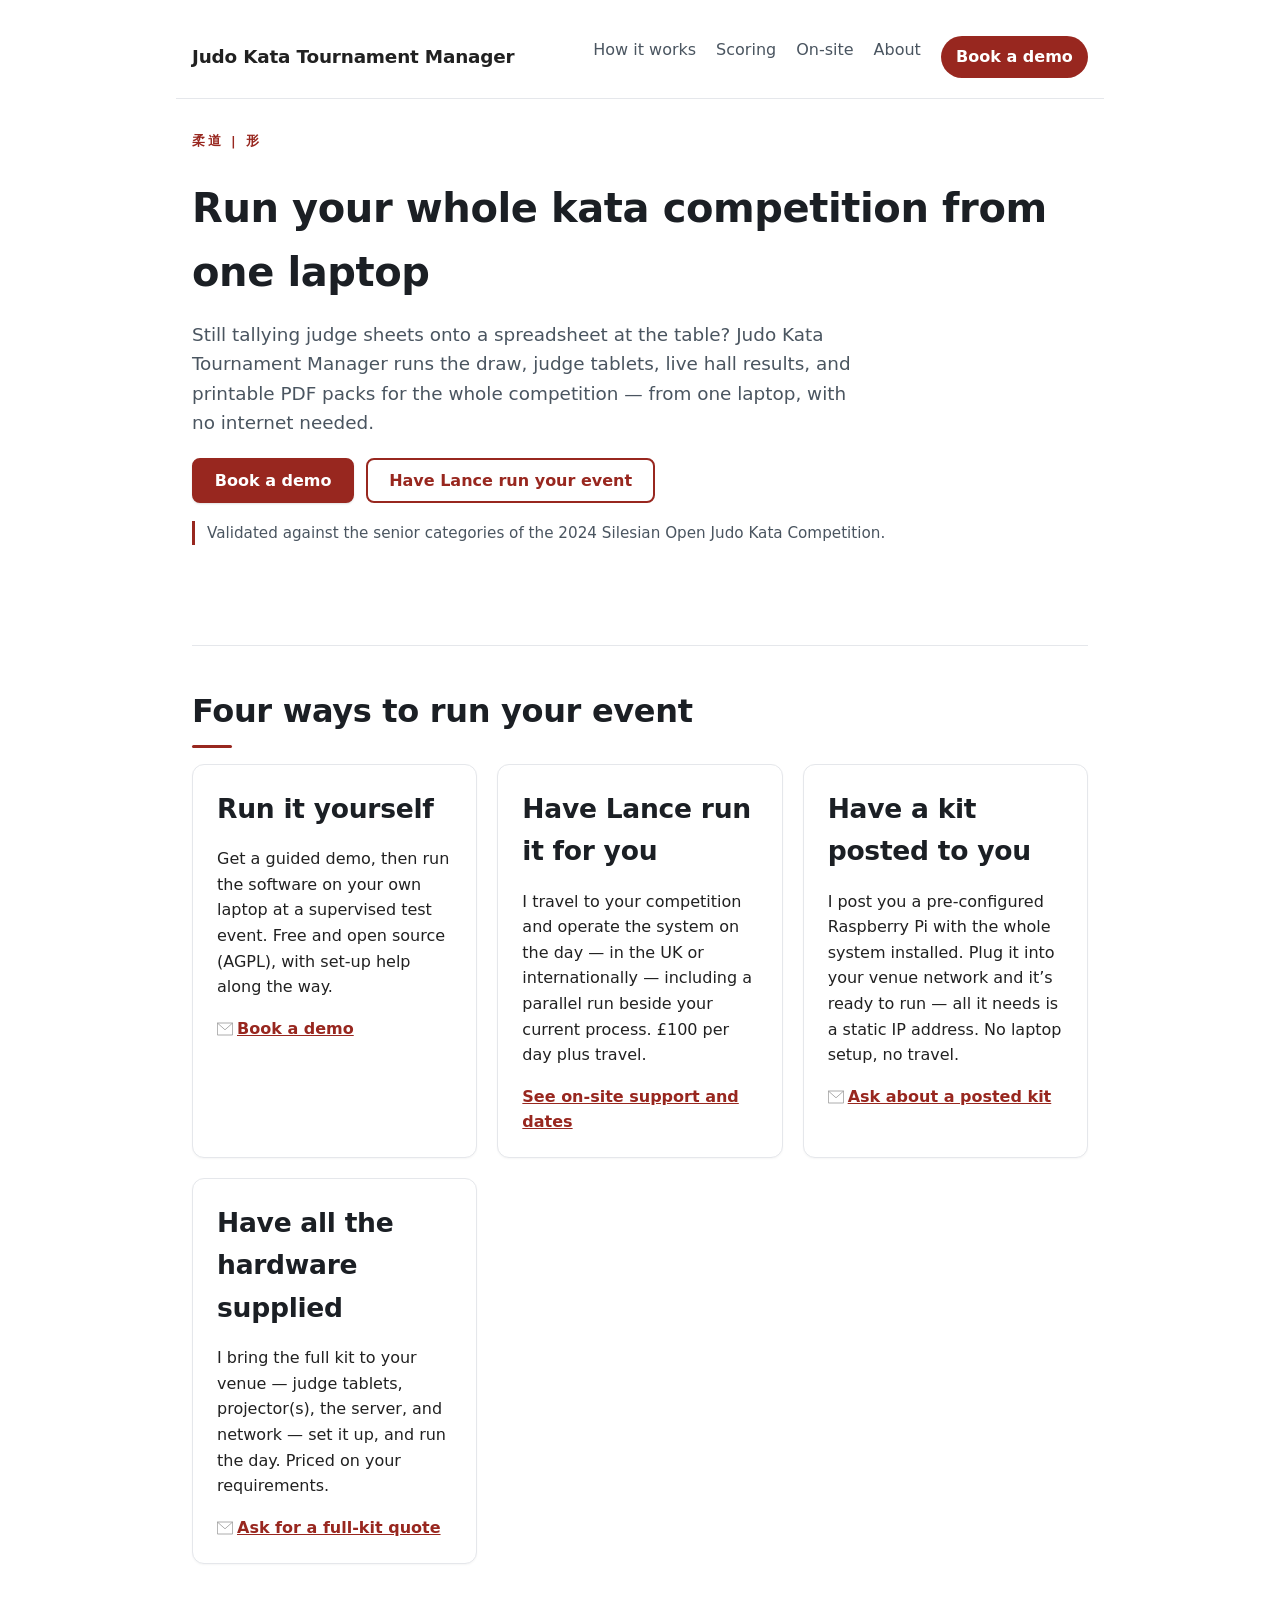
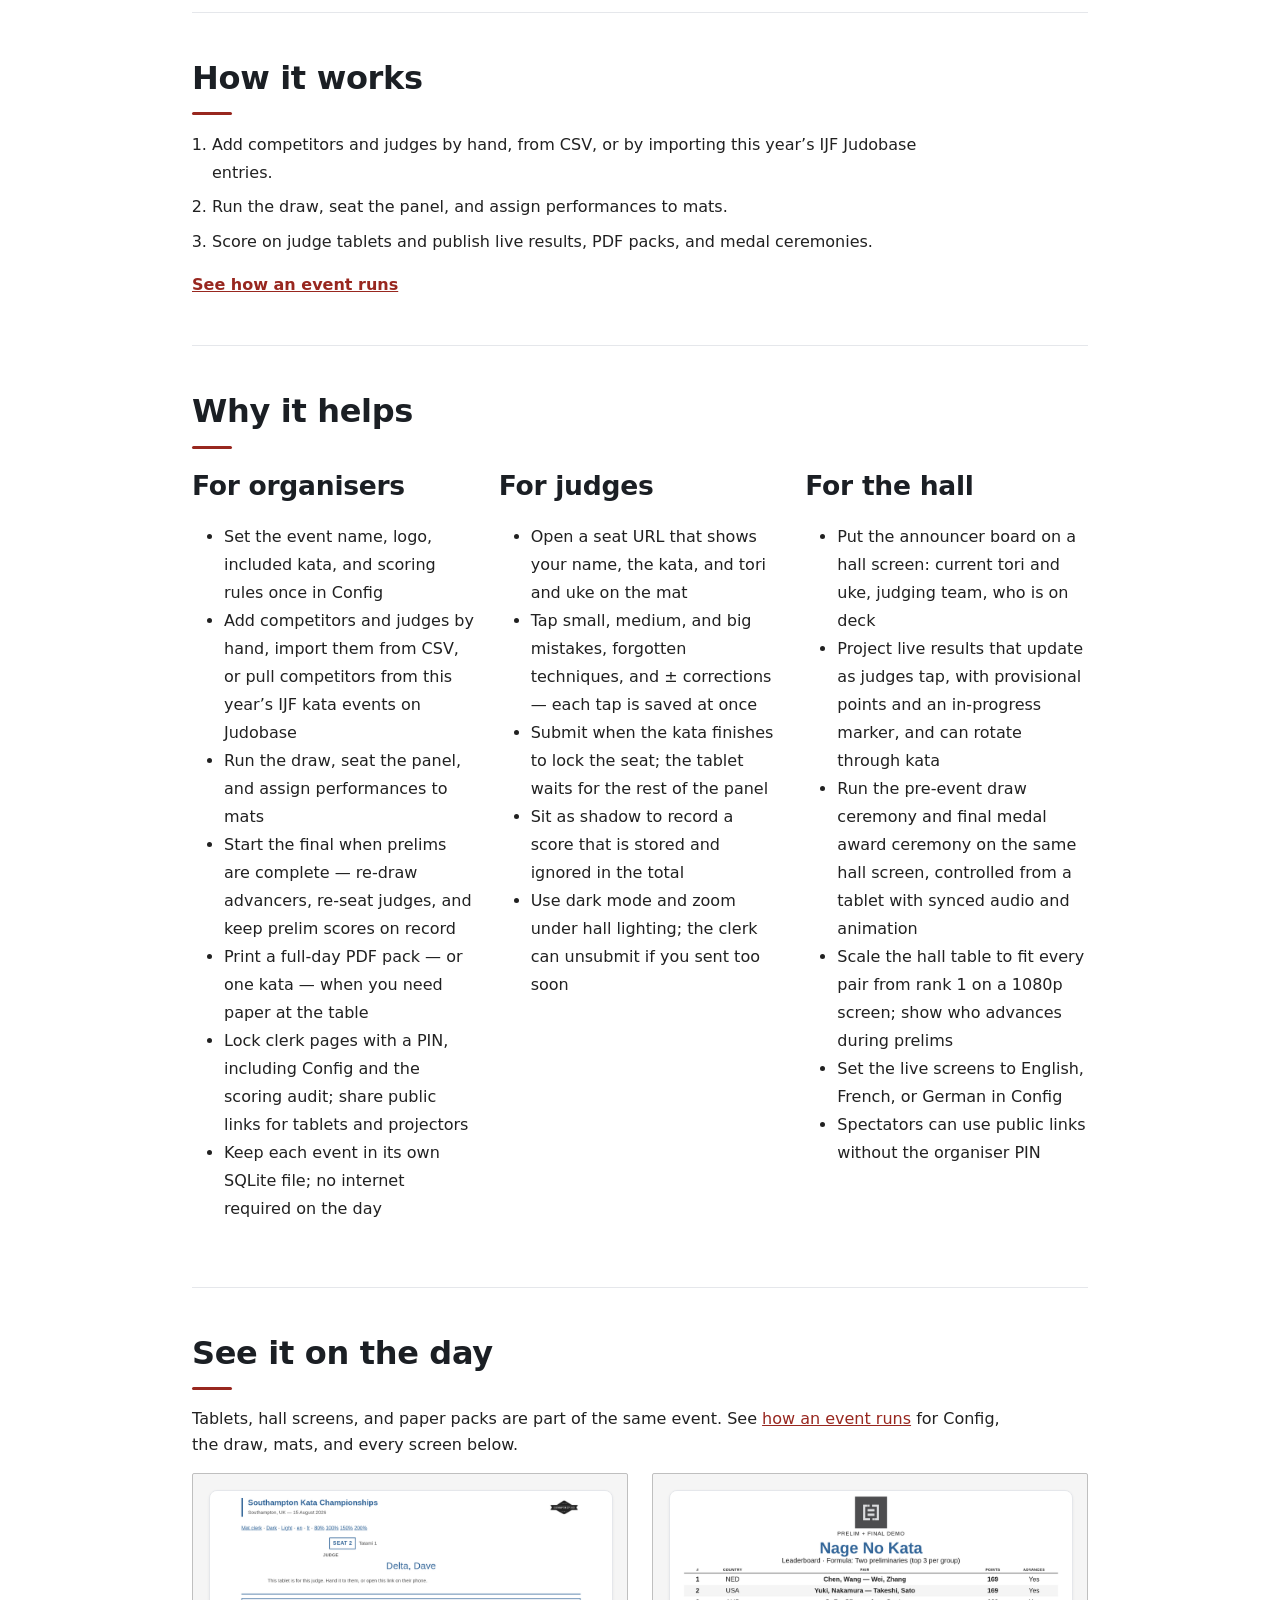
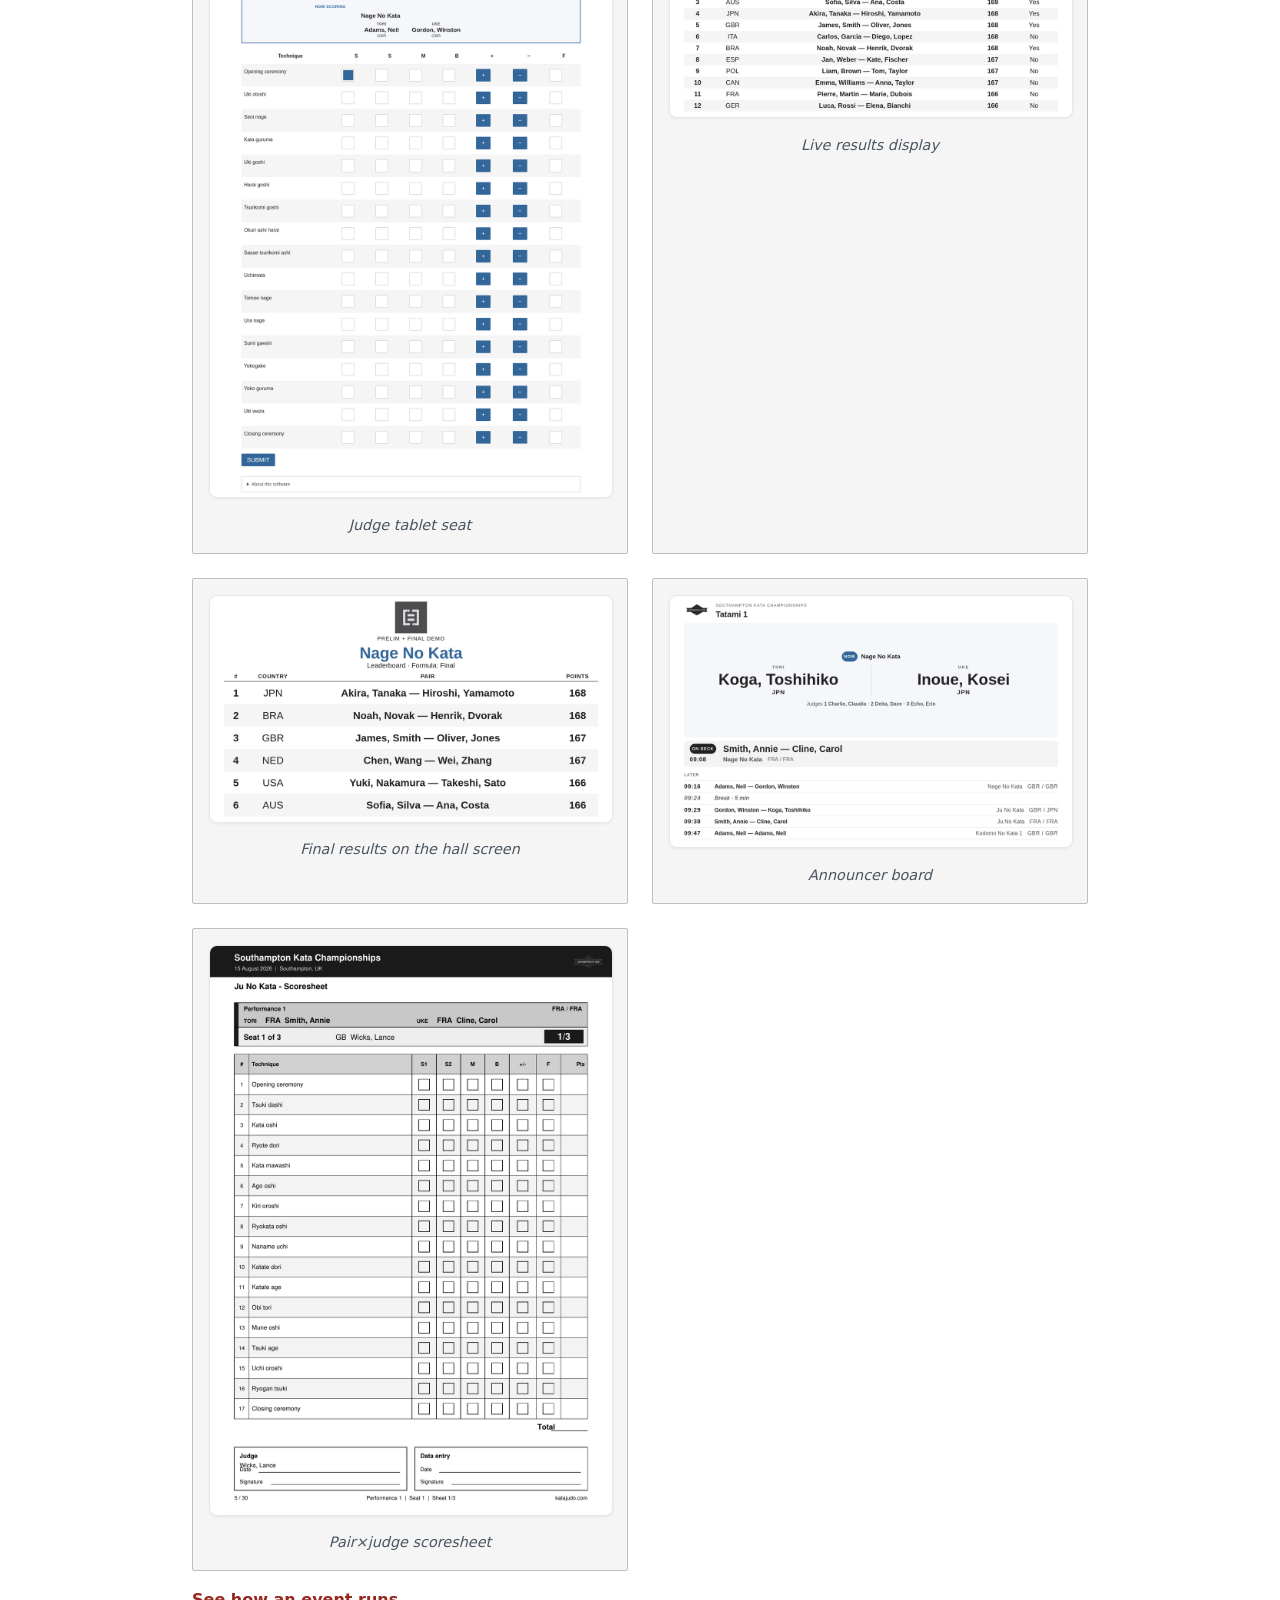
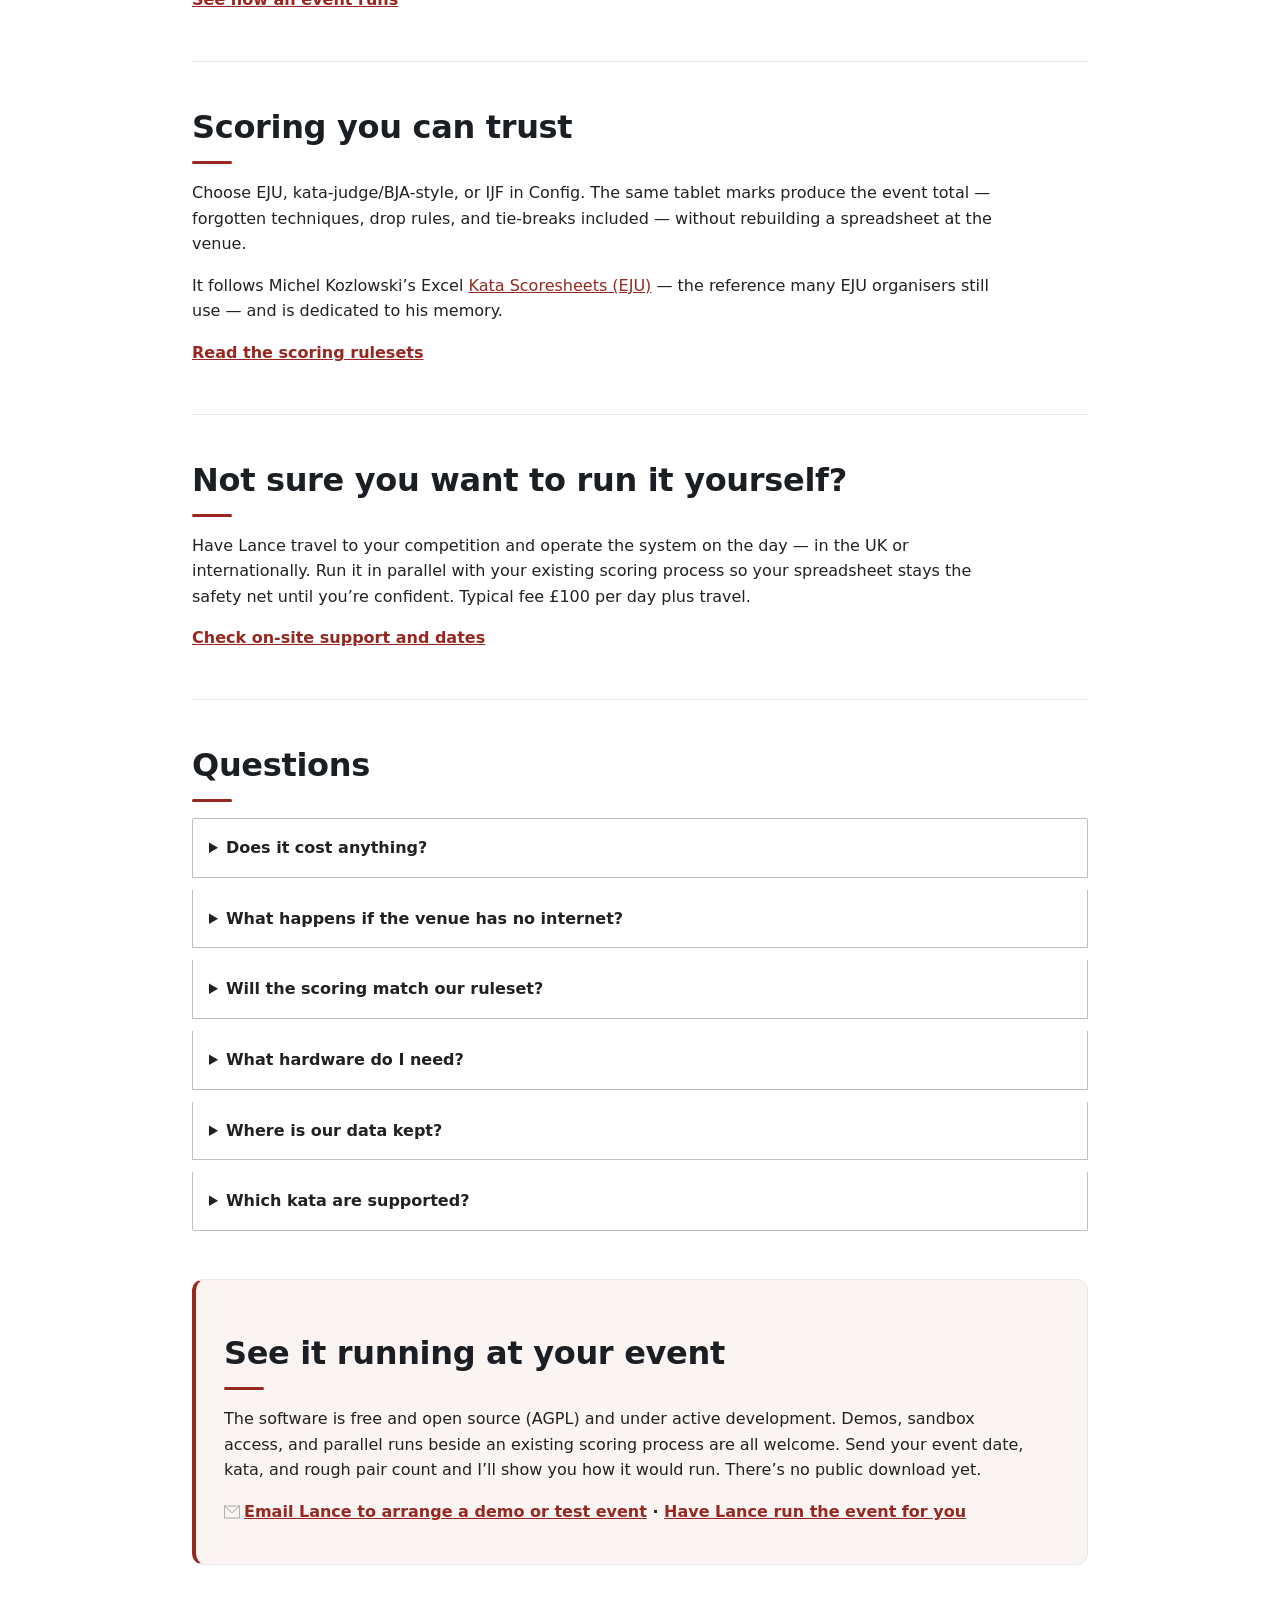
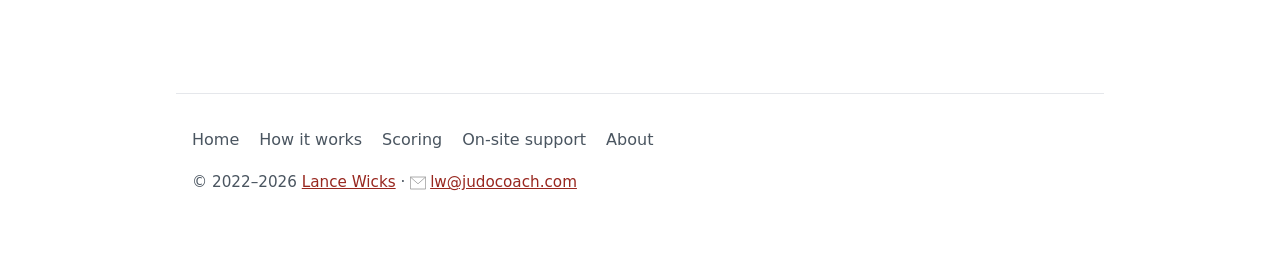
==== commit 534ab838: "Sharpen homepage message-market fit and add low-key experience note - Hero lede names the specific p" ====
--- a/index.html
+++ b/index.html
@@ -269,9 +269,9 @@
         <p class="hero-brand" lang="ja">柔道 | 形</p>
         <h1 id="hero-heading">Run your whole kata competition from one laptop</h1>
         <p class="lede">
-          Still running your event on spreadsheets and paper scoresheets? Judo
-          Kata Tournament Manager handles competitors, the draw, judge tablets,
-          live hall results, and printable PDF packs — on a local network, with
+          Still tallying judge sheets onto a spreadsheet at the table? Judo Kata
+          Tournament Manager runs the draw, judge tablets, live hall results, and
+          printable PDF packs for the whole competition — from one laptop, with
           no internet needed.
         </p>
         <p class="hero-actions">
@@ -291,7 +291,7 @@
       </section>
 
       <section class="section" aria-labelledby="options-heading">
-        <h2 id="options-heading">Four ways to work with me</h2>
+        <h2 id="options-heading">Four ways to run your event</h2>
         <div class="offer-grid">
           <div class="offer">
             <h3>Run it yourself</h3>
@@ -333,7 +333,7 @@
             </p>
           </div>
           <div class="offer">
-            <h3>Have everything supplied</h3>
+            <h3>Have all the hardware supplied</h3>
             <p>
               I bring the full kit to your venue — judge tablets, projector(s),
               the server, and network — set it up, and run the day. Priced on
@@ -530,12 +530,14 @@
           tie-breaks included — without rebuilding a spreadsheet at the venue.
         </p>
         <p>
-          The system has been tested against the senior categories of the
+          It follows Michel Kozlowski’s Excel
           <a
-            href="https://sites.google.com/view/silesian-kata/silesian-open-judo-kata"
+            href="https://sites.google.com/site/katascoresheets/"
             rel="noopener noreferrer"
-            >2024 Silesian Open Judo Kata Competition</a
-          >.
+            >Kata Scoresheets (EJU)</a
+          >
+          — the reference many EJU organisers still use — and is dedicated to his
+          memory.
         </p>
         <p class="section-cta">
           <a href="/scoring/">Read the scoring rulesets</a>
@@ -609,7 +611,7 @@
       </section>
 
       <section id="demo" class="section cta-panel" aria-labelledby="demo-heading">
-        <h2 id="demo-heading">See it running on your event</h2>
+        <h2 id="demo-heading">See it running at your event</h2>
         <p>
           The software is free and open source (AGPL) and under active
           development. Demos, sandbox access, and parallel runs beside an
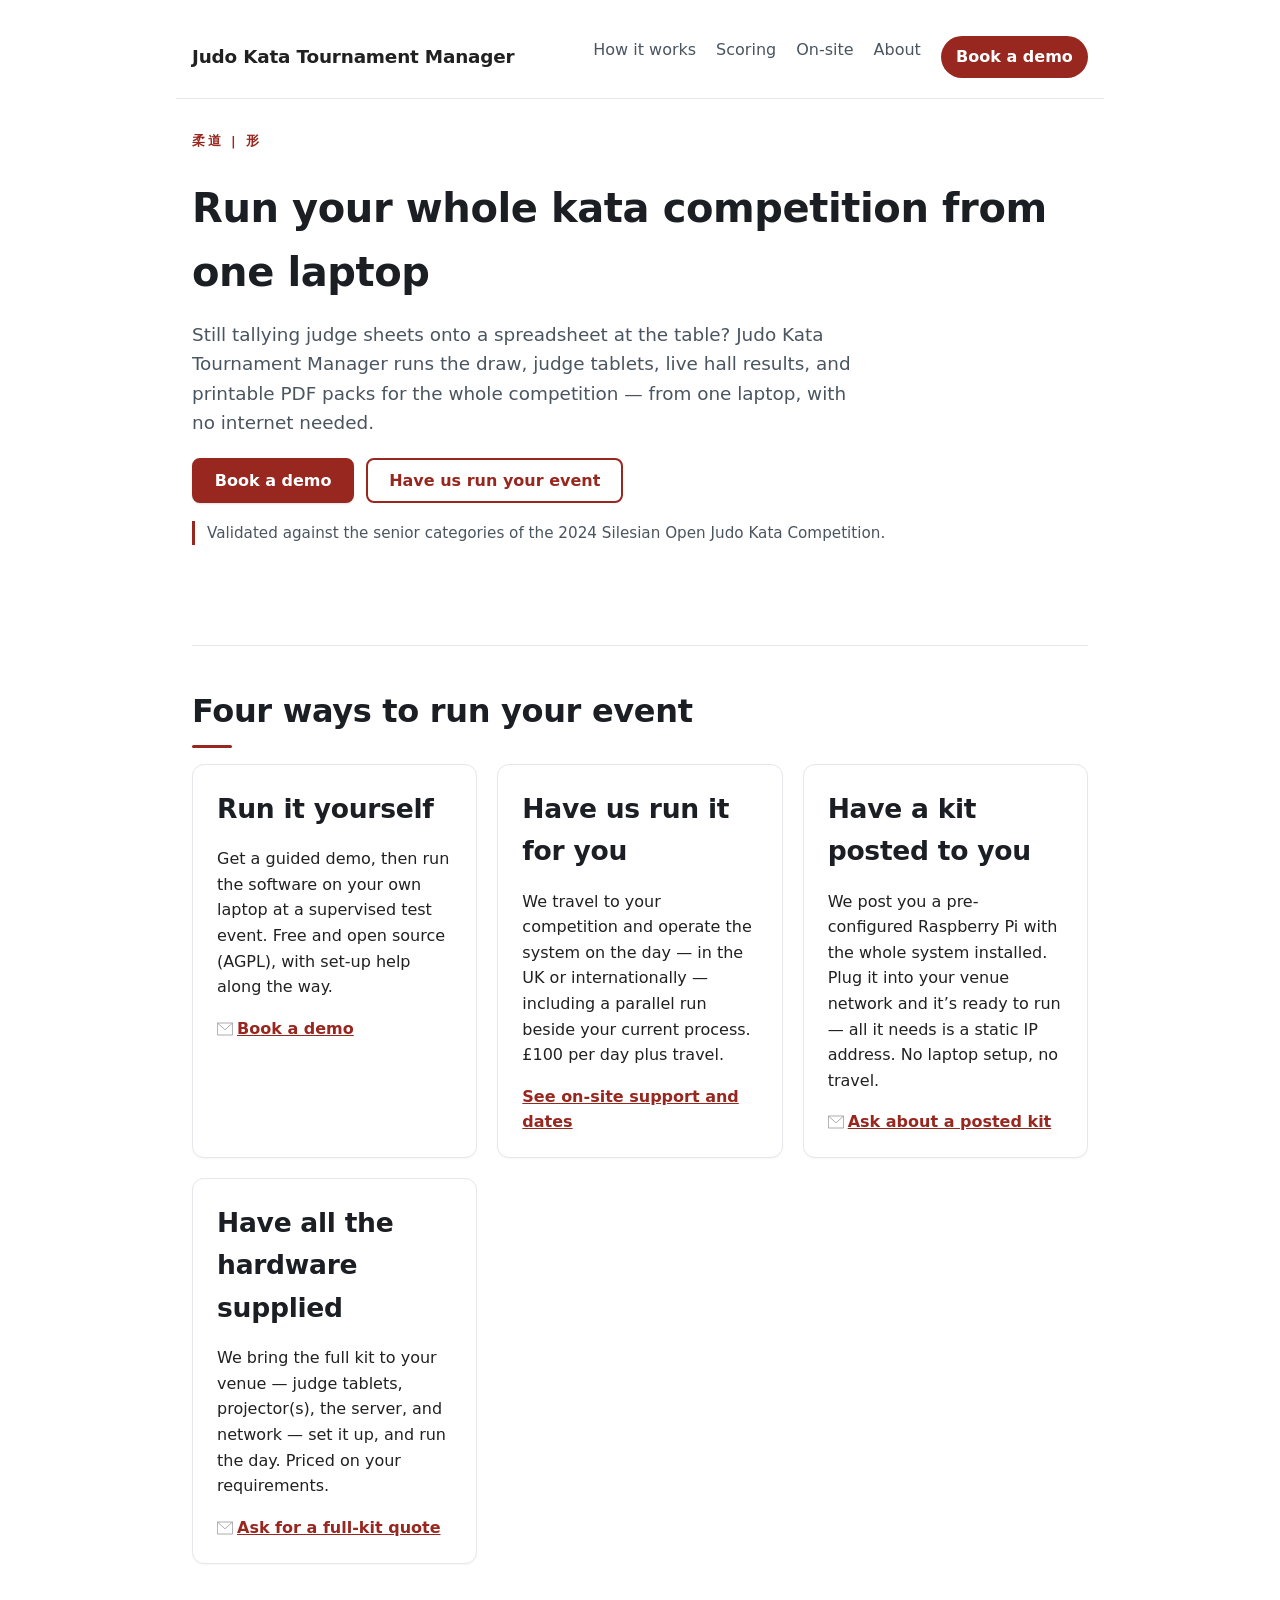
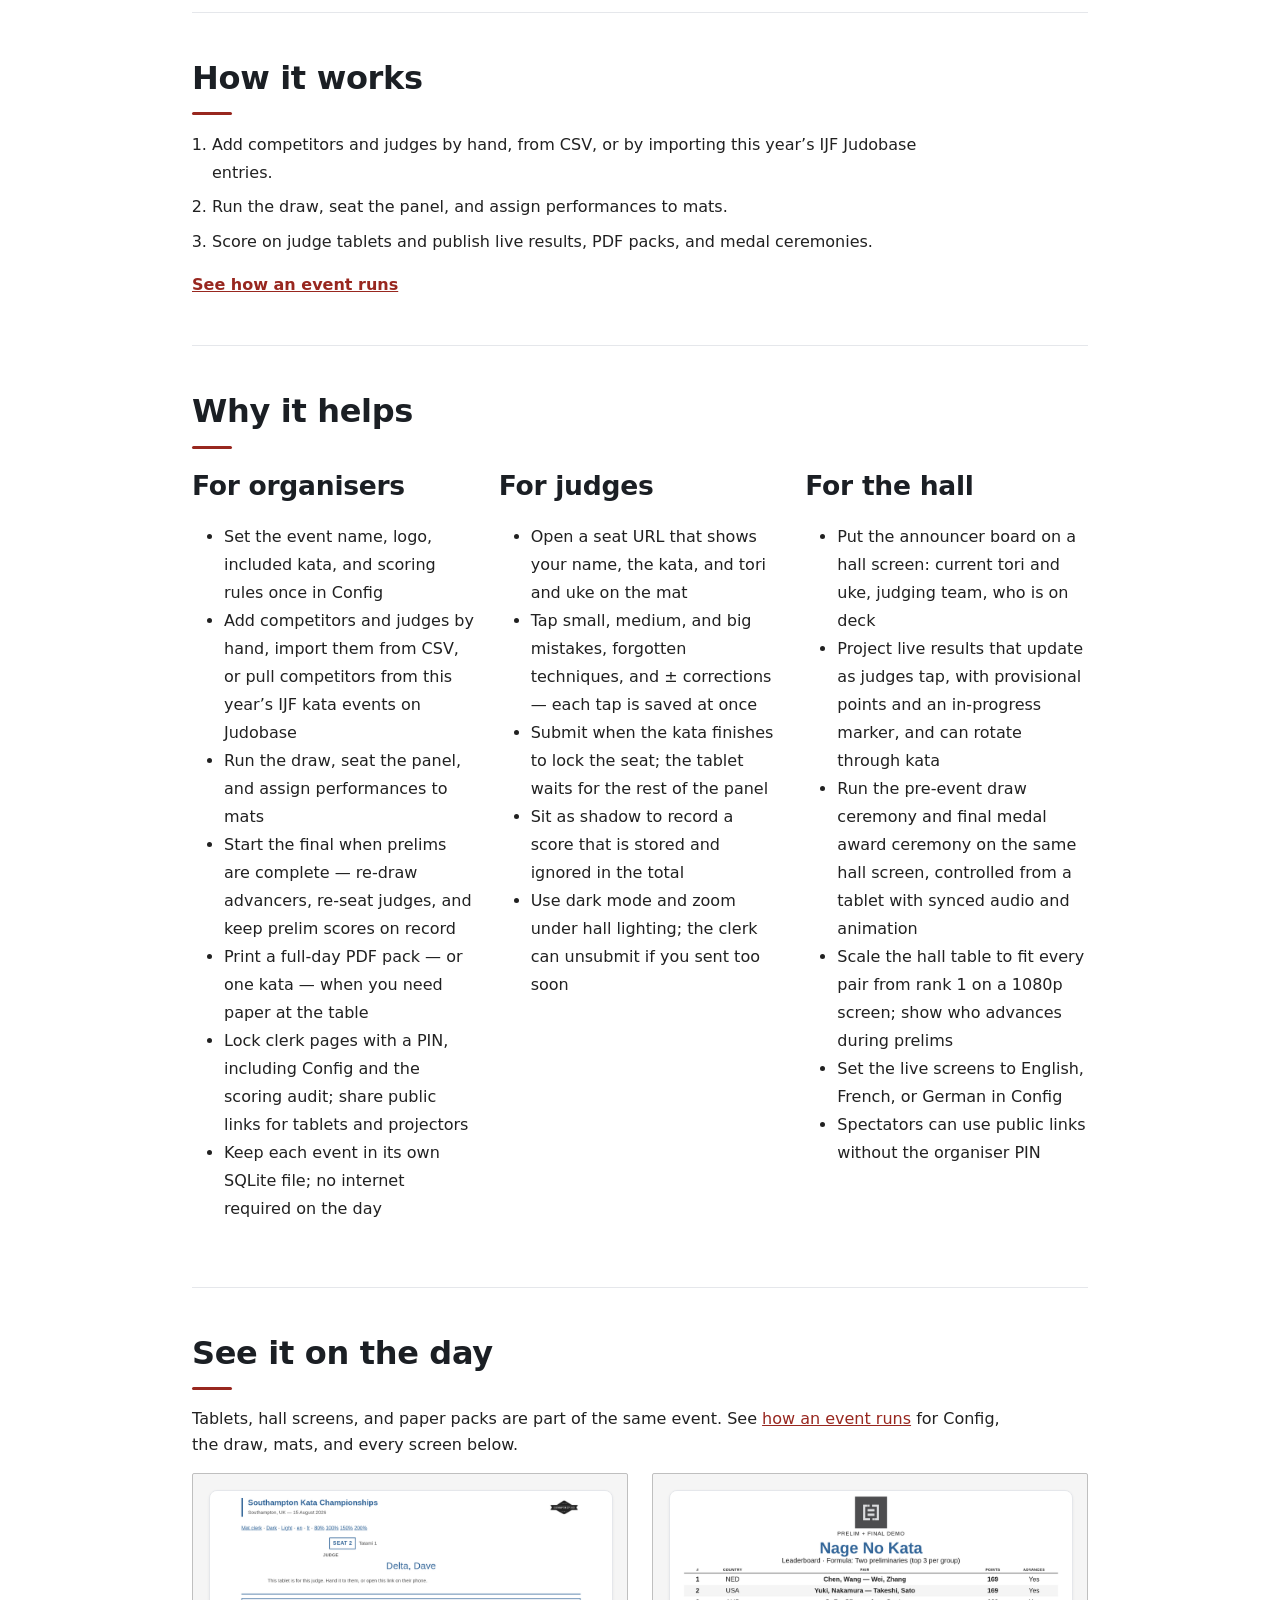
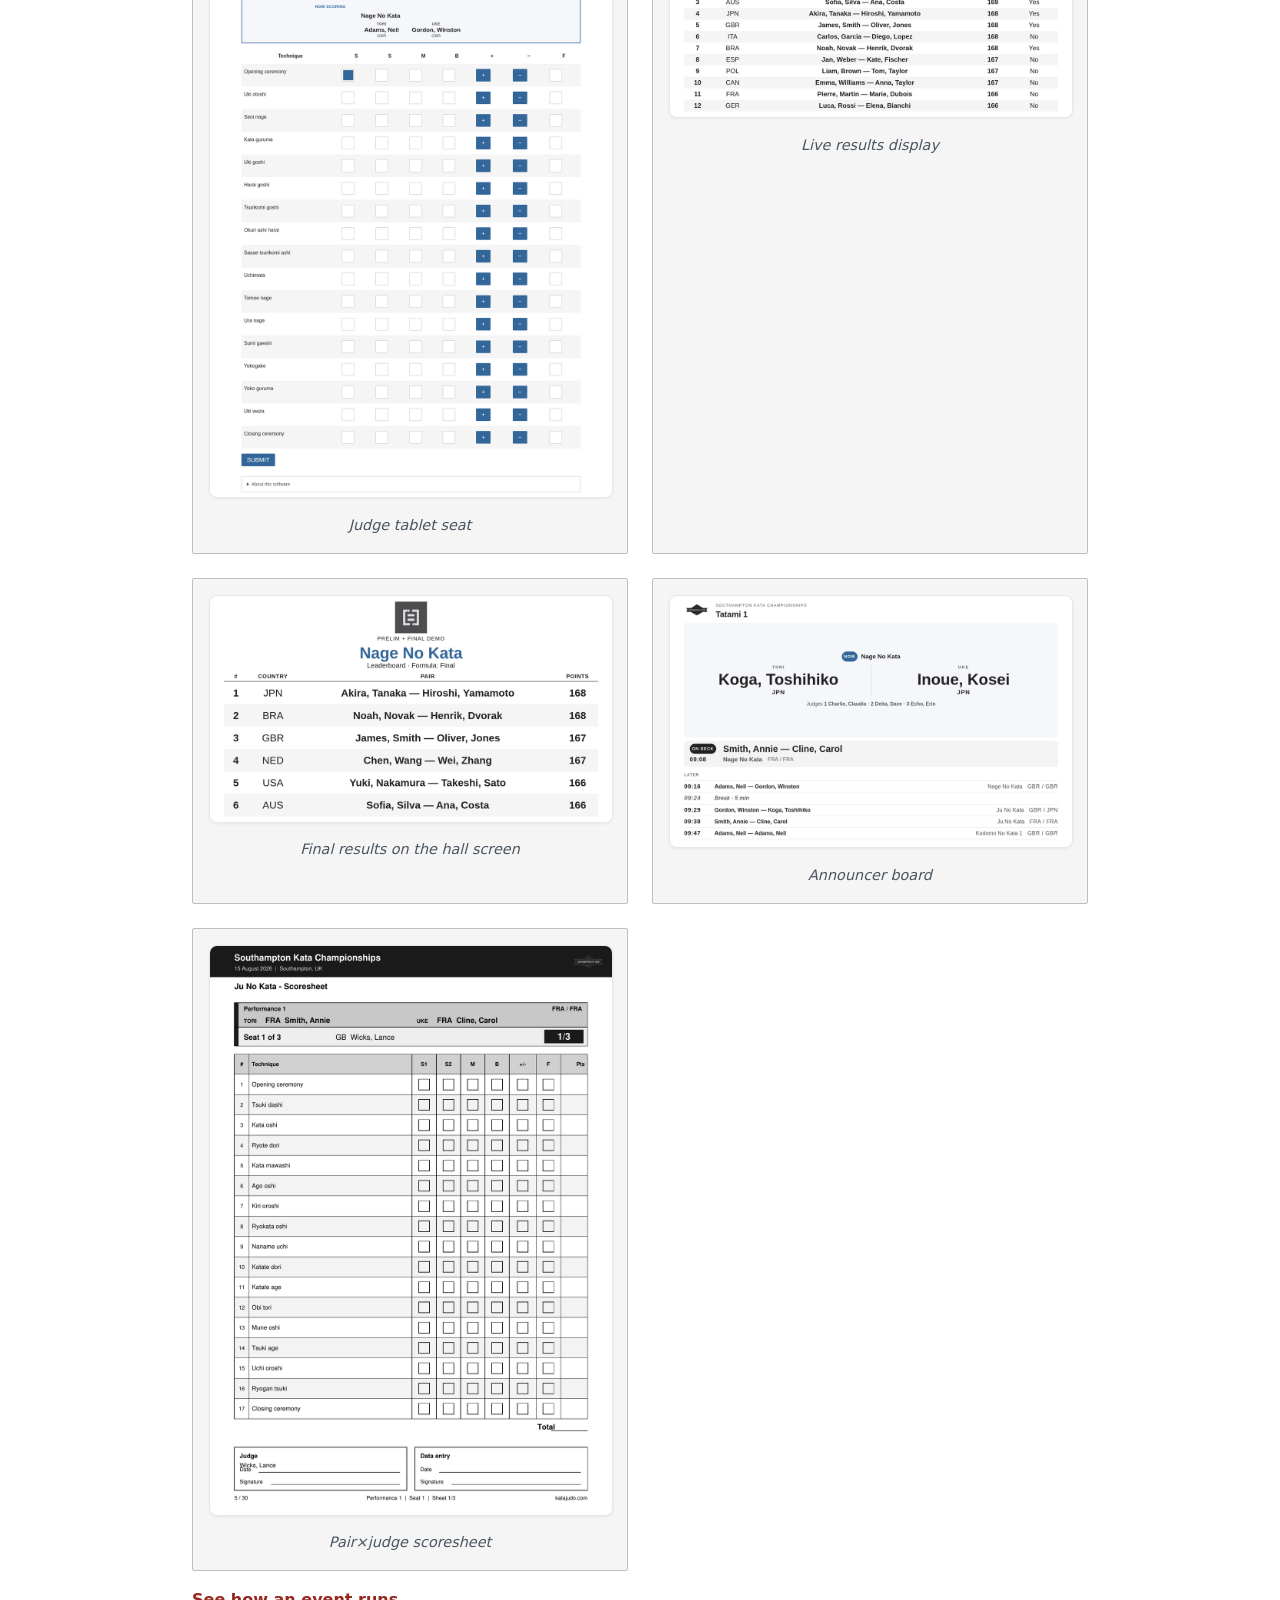
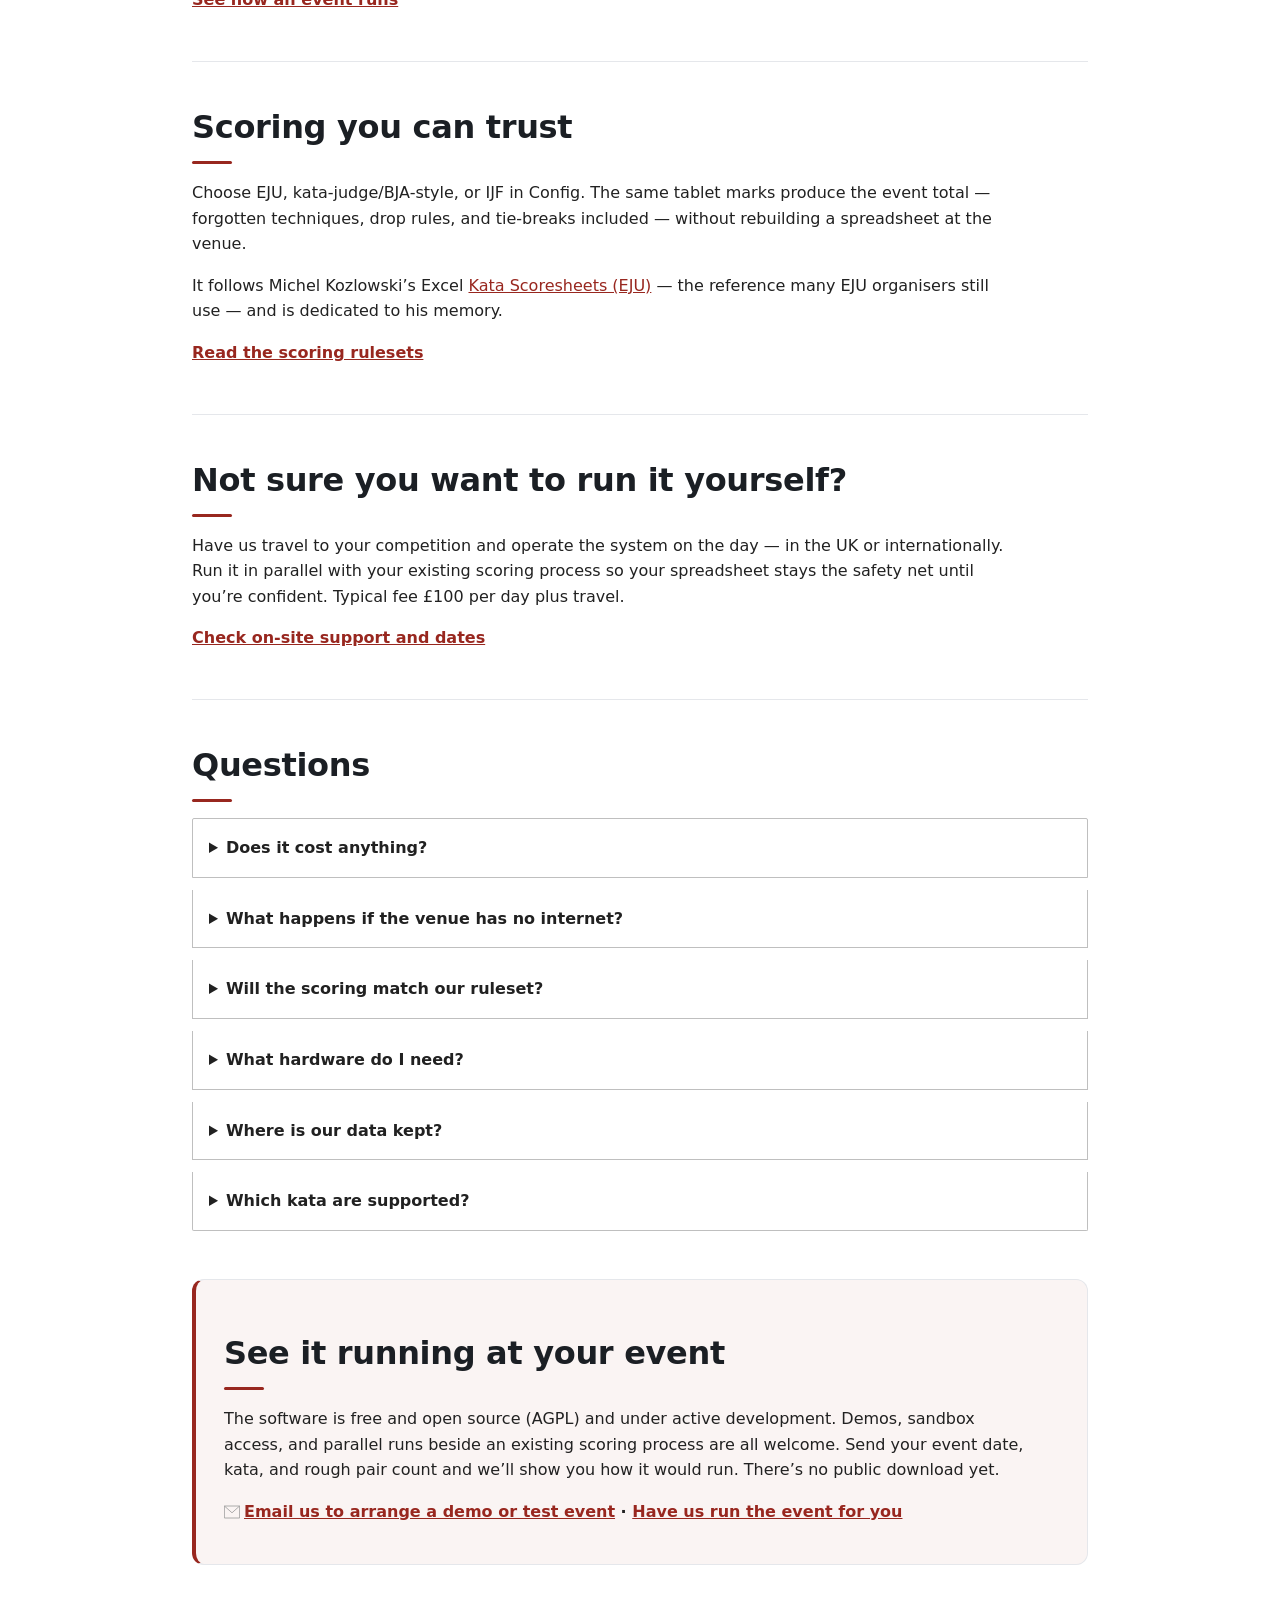
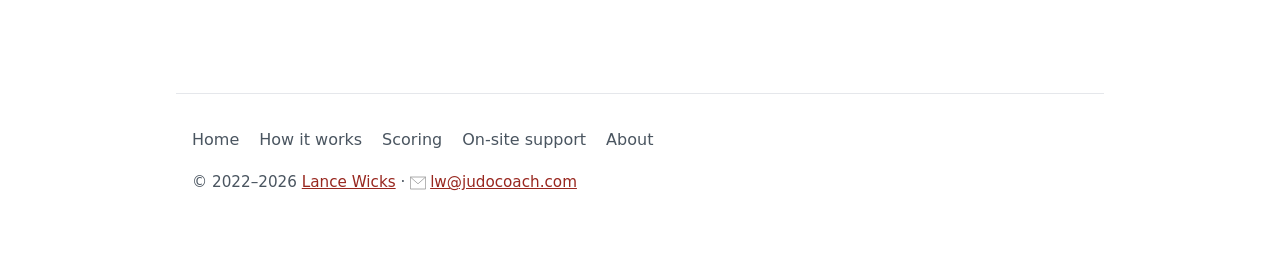
==== commit 246ed995: "Use a generic 'us' voice and trim the bio - Drop club coach and Hampshire details; keep the IJF and " ====
--- a/index.html
+++ b/index.html
@@ -281,7 +281,7 @@
             >Book a demo</a
           >
           <a class="button-secondary" href="/on-site/"
-            >Have Lance run your event</a
+            >Have us run your event</a
           >
         </p>
         <p class="hero-proof">
@@ -308,9 +308,9 @@
             </p>
           </div>
           <div class="offer">
-            <h3>Have Lance run it for you</h3>
+            <h3>Have us run it for you</h3>
             <p>
-              I travel to your competition and operate the system on the day —
+              We travel to your competition and operate the system on the day —
               in the UK or internationally — including a parallel run beside
               your current process. £100 per day plus travel.
             </p>
@@ -321,7 +321,7 @@
           <div class="offer">
             <h3>Have a kit posted to you</h3>
             <p>
-              I post you a pre-configured Raspberry Pi with the whole system
+              We post you a pre-configured Raspberry Pi with the whole system
               installed. Plug it into your venue network and it’s ready to run —
               all it needs is a static IP address. No laptop setup, no travel.
             </p>
@@ -335,7 +335,7 @@
           <div class="offer">
             <h3>Have all the hardware supplied</h3>
             <p>
-              I bring the full kit to your venue — judge tablets, projector(s),
+              We bring the full kit to your venue — judge tablets, projector(s),
               the server, and network — set it up, and run the day. Priced on
               your requirements.
             </p>
@@ -547,7 +547,7 @@
       <section class="section" aria-labelledby="onsite-teaser-heading">
         <h2 id="onsite-teaser-heading">Not sure you want to run it yourself?</h2>
         <p>
-          Have Lance travel to your competition and operate the system on the
+          Have us travel to your competition and operate the system on the
           day — in the UK or internationally. Run it in parallel with your
           existing scoring process so your spreadsheet stays the safety net
           until you’re confident. Typical fee £100 per day plus travel.
@@ -565,7 +565,7 @@
             The software is free and open source under the AGPL. Demos and
             supervised test events are open now; a public download isn’t
             available yet — <a href="mailto:lw@judocoach.com?subject=Kata%20Tournament%20Manager%20demo">get in touch</a>
-            and I’ll set you up. On-site support is optional and costs
+            and we’ll set you up. On-site support is optional and costs
             <a href="/on-site/">£100 per day</a> plus travel.
           </p>
         </details>
@@ -616,13 +616,13 @@
           The software is free and open source (AGPL) and under active
           development. Demos, sandbox access, and parallel runs beside an
           existing scoring process are all welcome. Send your event date, kata,
-          and rough pair count and I’ll show you how it would run. There’s no
+          and rough pair count and we’ll show you how it would run. There’s no
           public download yet.
         </p>
         <p class="section-cta">
-          <a href="mailto:lw@judocoach.com?subject=Kata%20Tournament%20Manager%20demo">Email Lance to arrange a demo or test event</a>
+          <a href="mailto:lw@judocoach.com?subject=Kata%20Tournament%20Manager%20demo">Email us to arrange a demo or test event</a>
           ·
-          <a href="/on-site/">Have Lance run the event for you</a>
+          <a href="/on-site/">Have us run the event for you</a>
         </p>
       </section>
     </main>
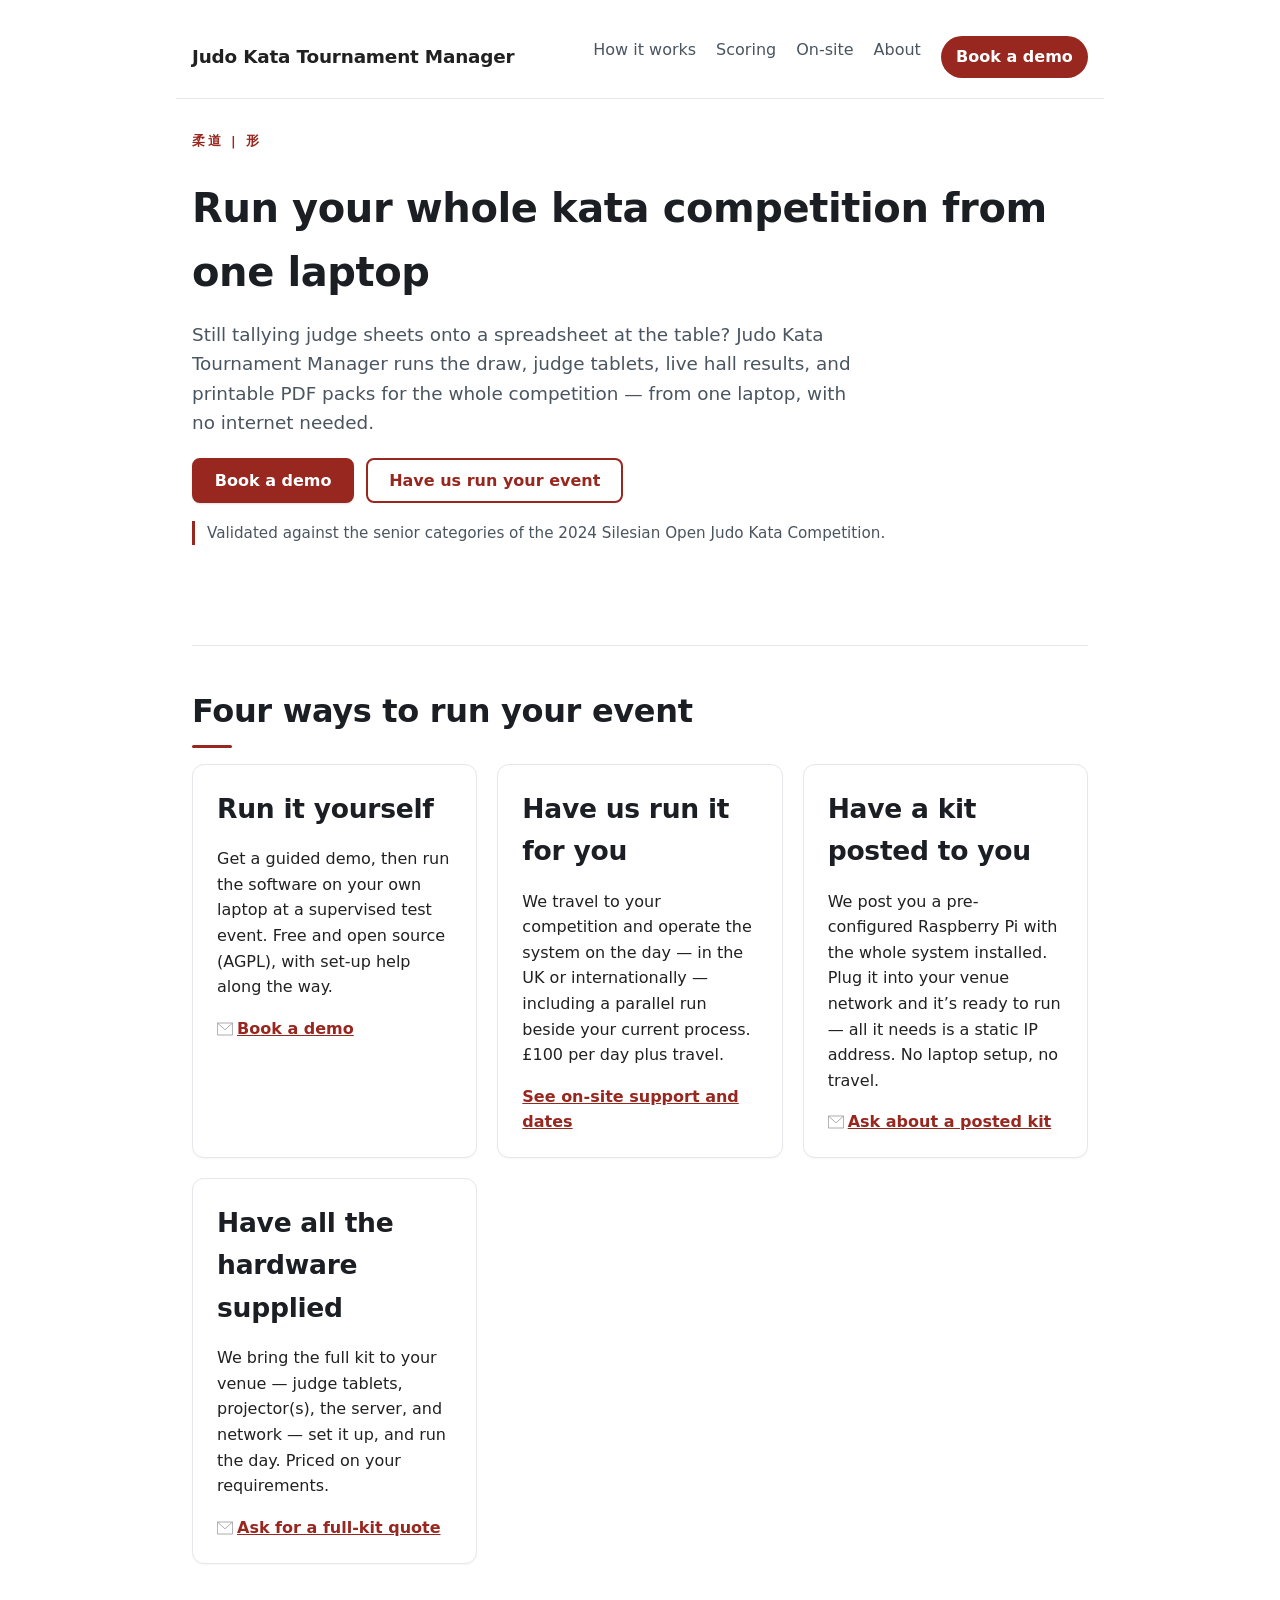
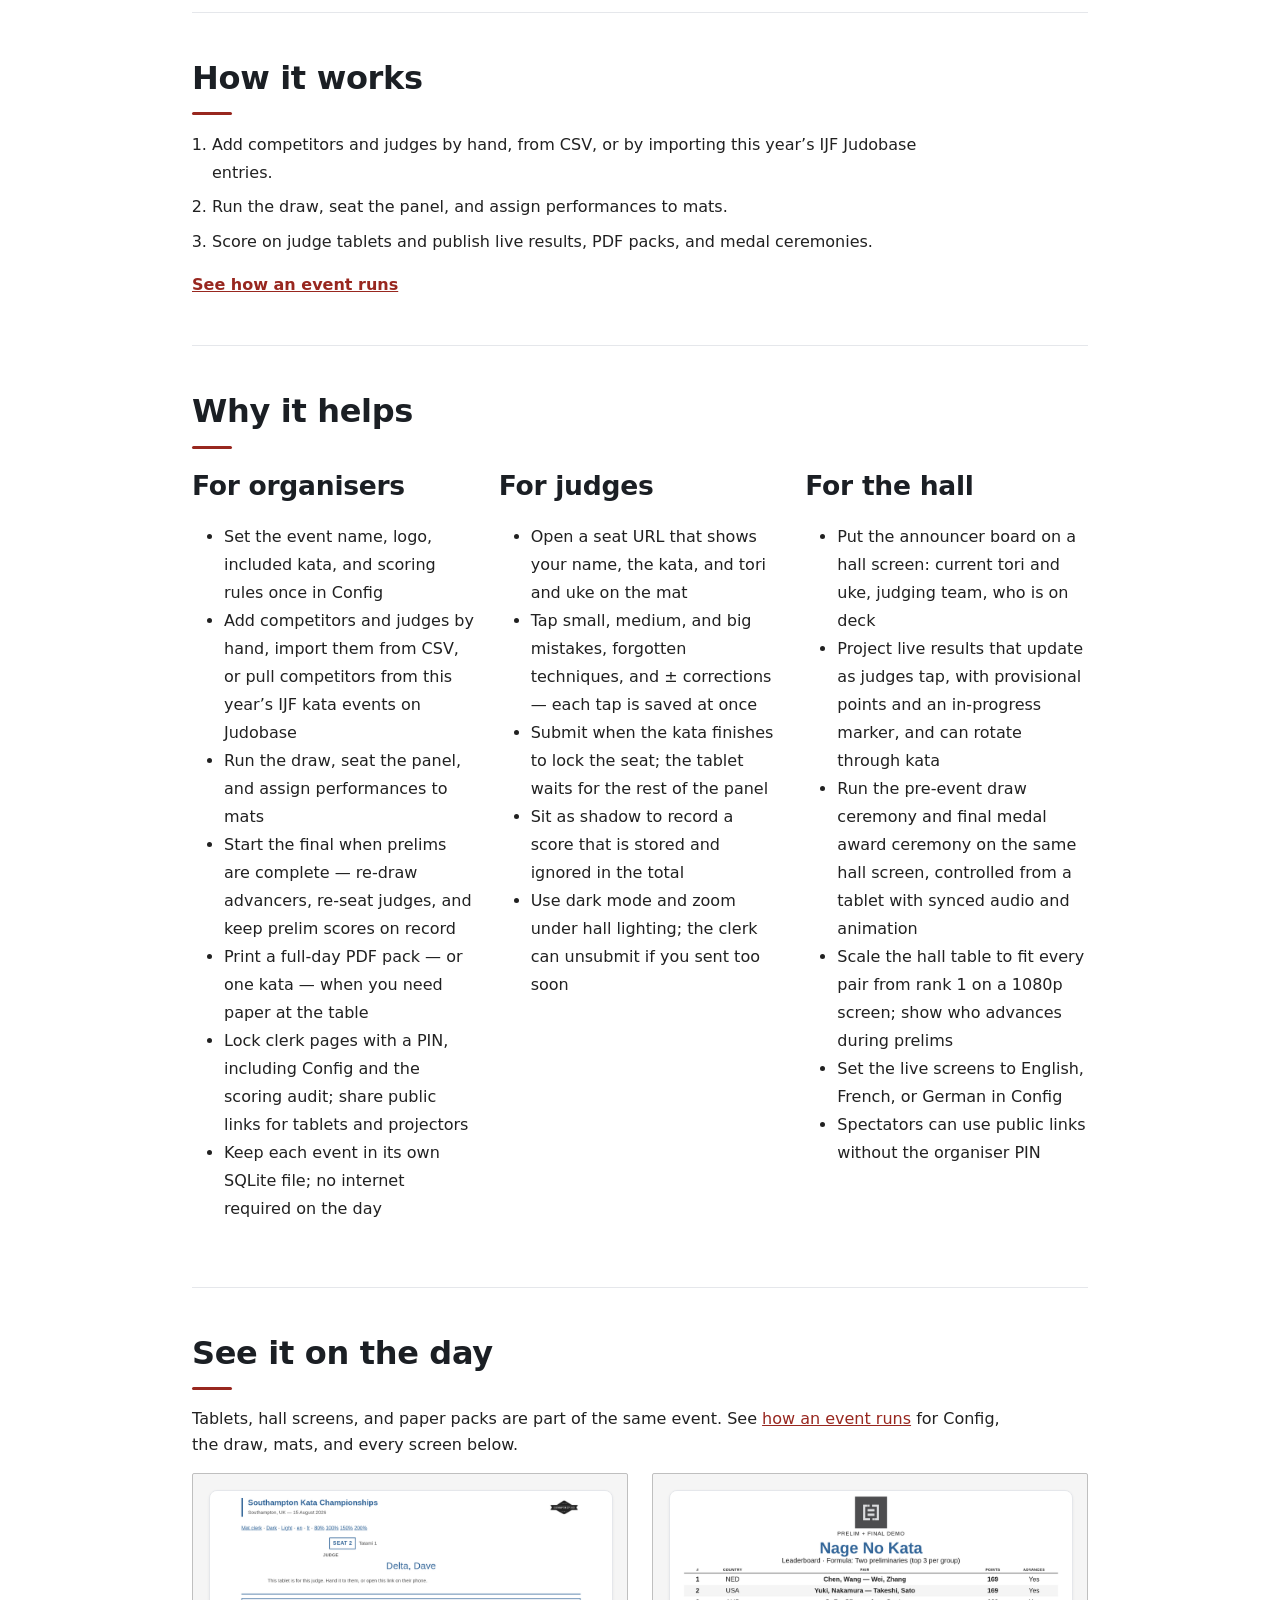
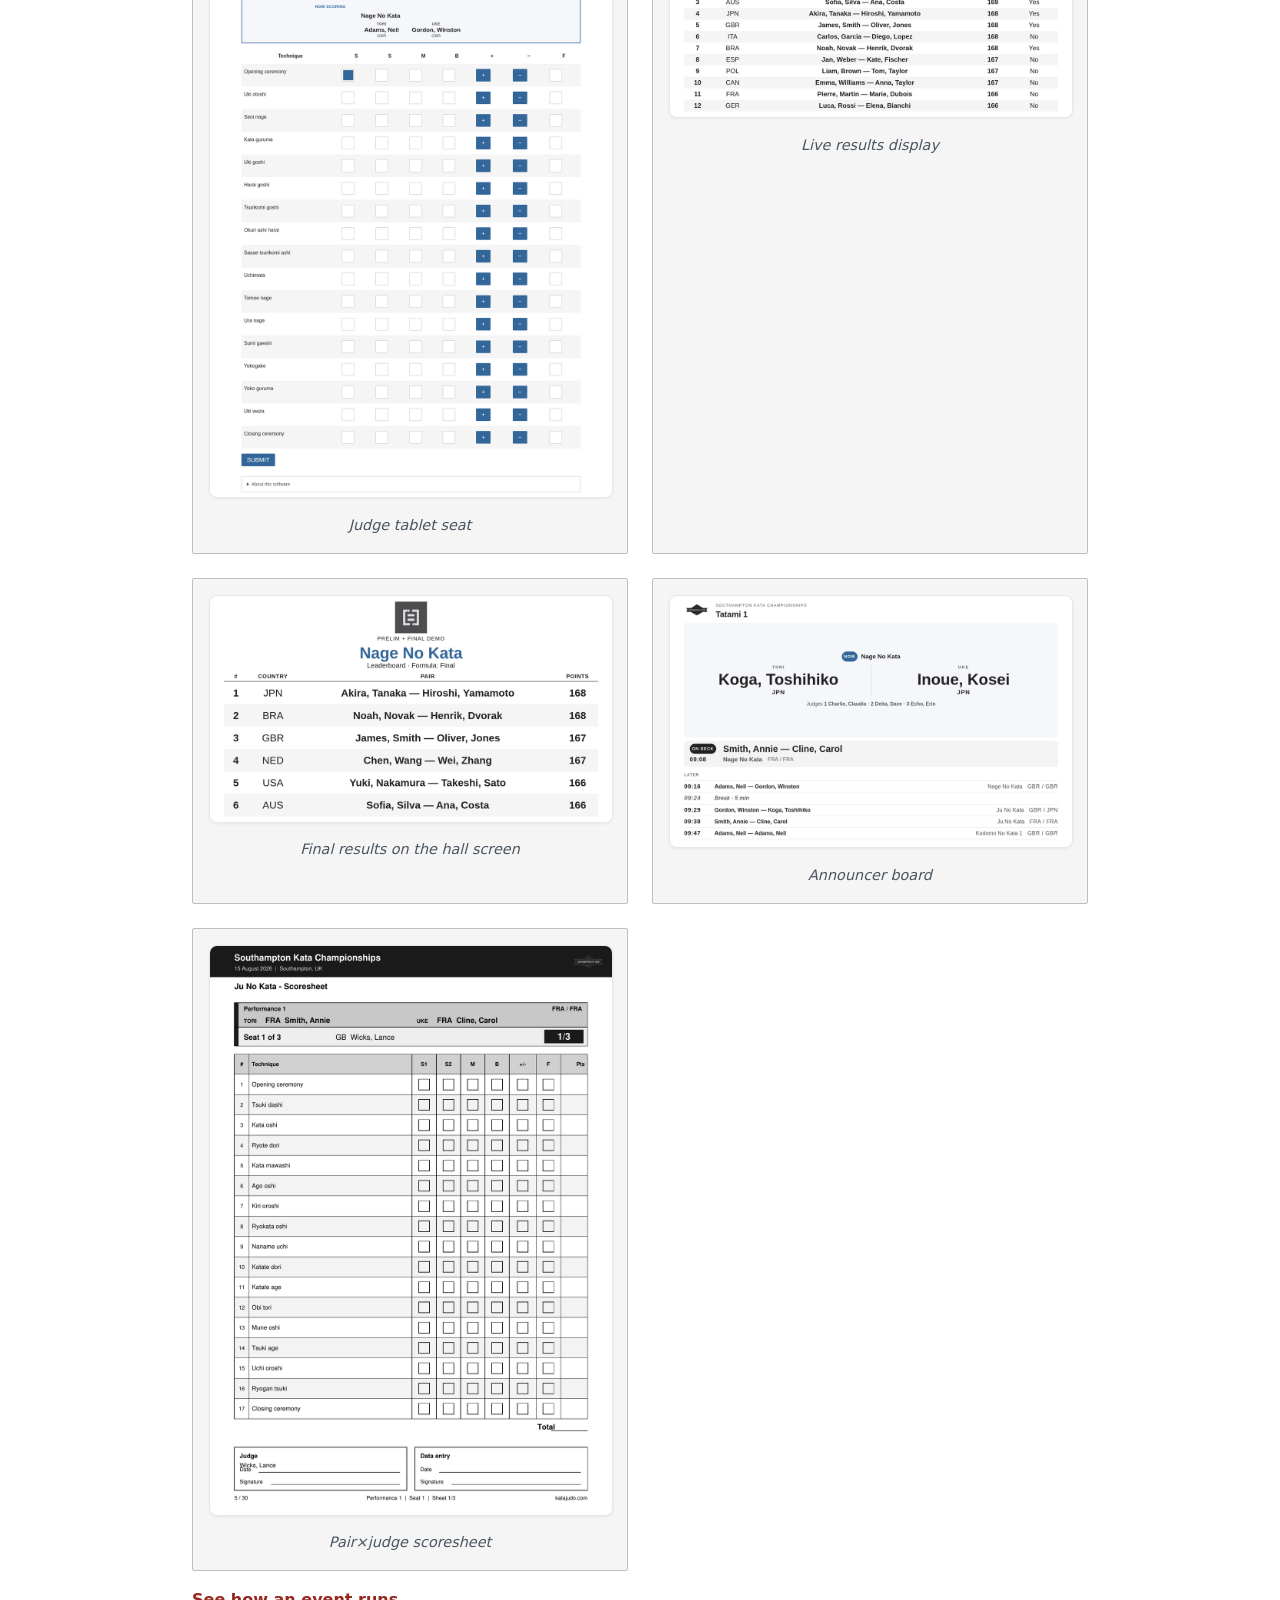
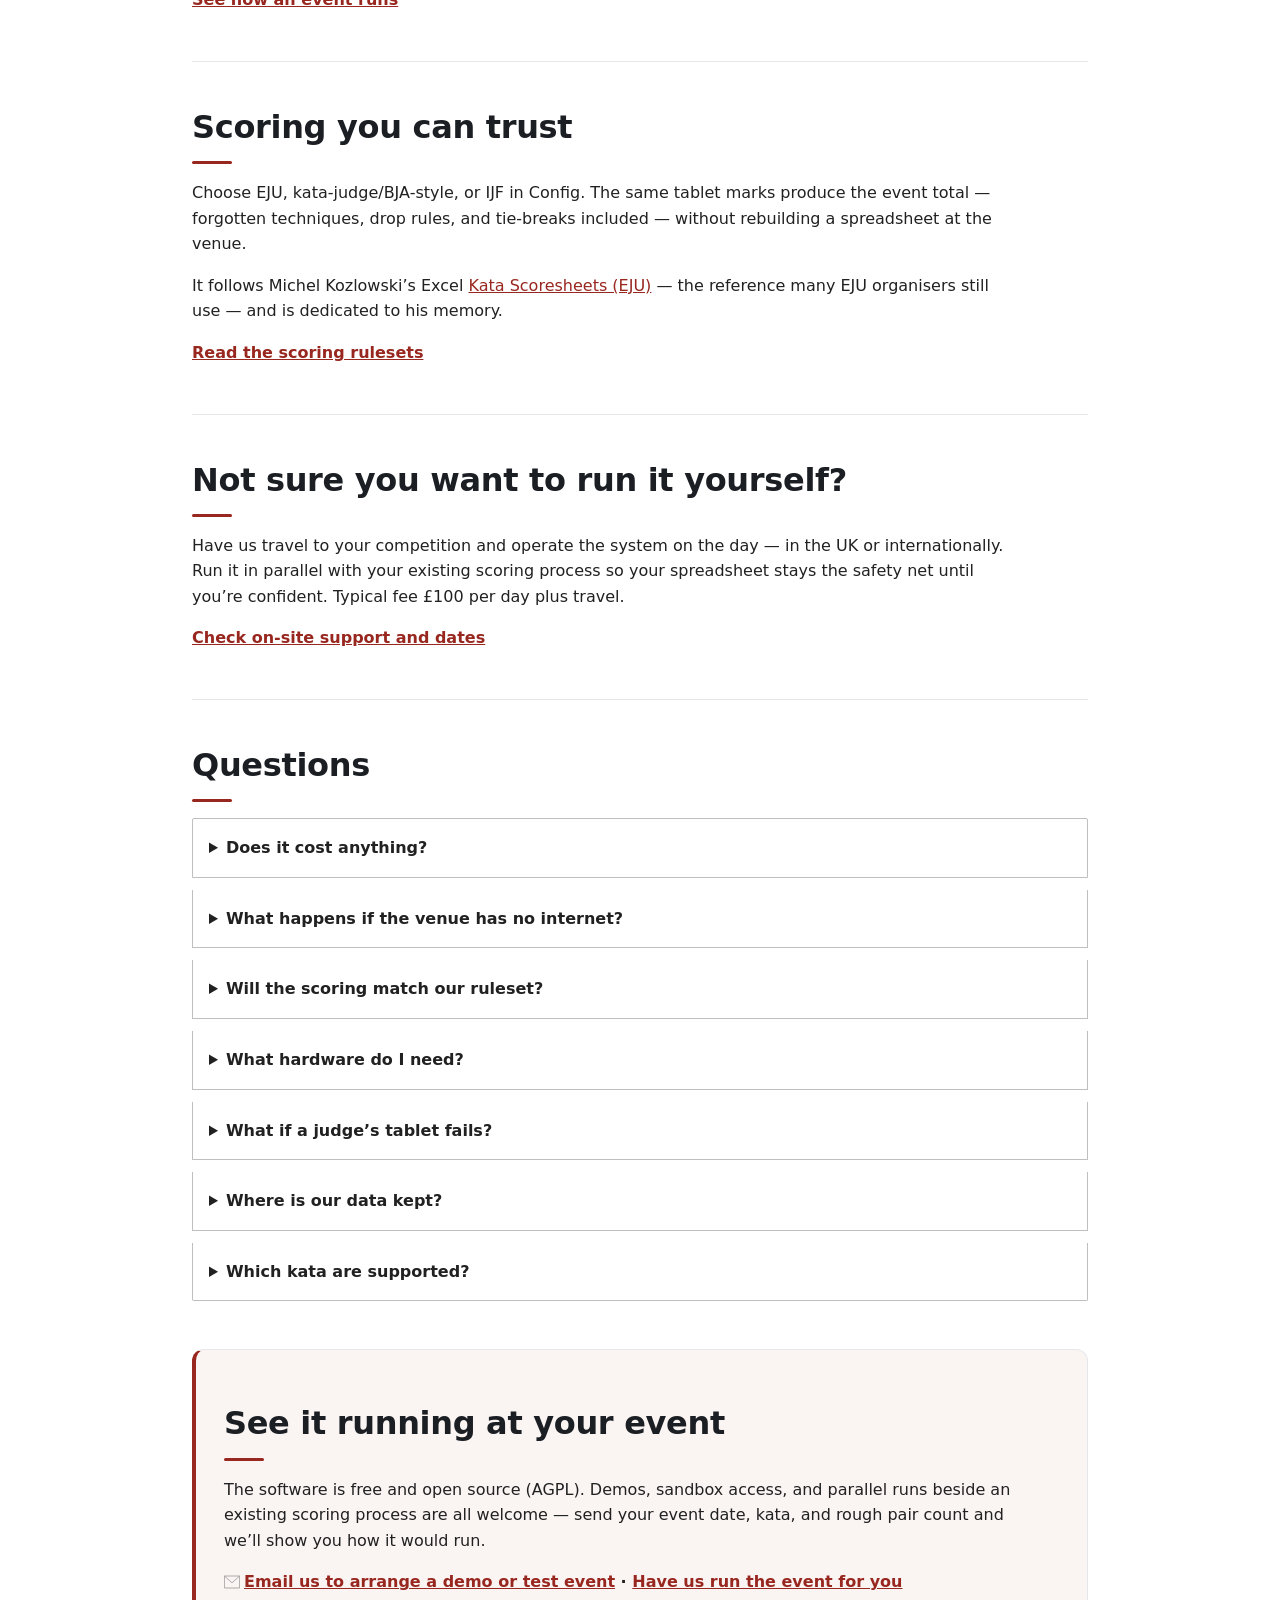
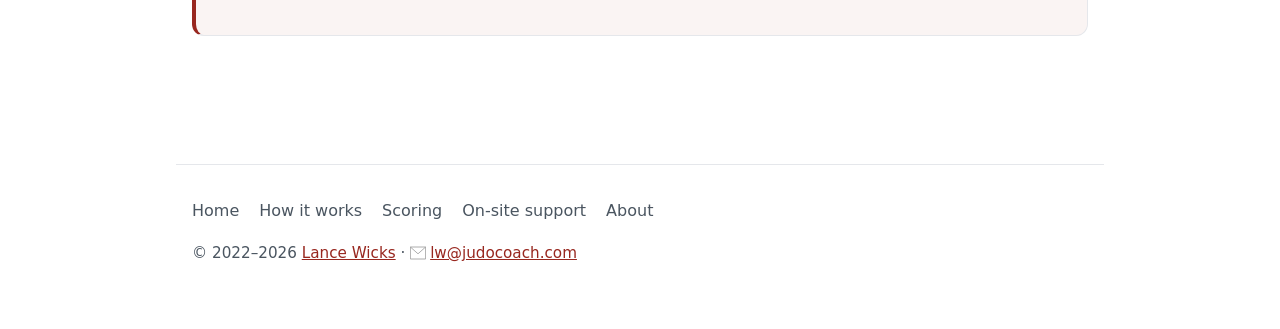
==== commit e76ab7b4: "Add tablet-failure FAQ and tighten demo CTA copy" ====
--- a/index.html
+++ b/index.html
@@ -226,6 +226,14 @@
         },
         {
           "@type": "Question",
+          "name": "What if a judge’s tablet fails?",
+          "acceptedAnswer": {
+            "@type": "Answer",
+            "text": "The event keeps running. The mat clerk can enter the same scores on a browser scoresheet, and every tap is saved as it happens, so nothing is lost."
+          }
+        },
+        {
+          "@type": "Question",
           "name": "Where is our data kept?",
           "acceptedAnswer": {
             "@type": "Answer",
@@ -594,6 +602,14 @@
           </p>
         </details>
         <details>
+          <summary>What if a judge’s tablet fails?</summary>
+          <p>
+            The event keeps running. The mat clerk can enter the same scores on a
+            browser scoresheet, and every tap is saved as it happens, so nothing
+            is lost.
+          </p>
+        </details>
+        <details>
           <summary>Where is our data kept?</summary>
           <p>
             Each event is a single SQLite file on your own machine. There is no
@@ -613,11 +629,10 @@
       <section id="demo" class="section cta-panel" aria-labelledby="demo-heading">
         <h2 id="demo-heading">See it running at your event</h2>
         <p>
-          The software is free and open source (AGPL) and under active
-          development. Demos, sandbox access, and parallel runs beside an
-          existing scoring process are all welcome. Send your event date, kata,
-          and rough pair count and we’ll show you how it would run. There’s no
-          public download yet.
+          The software is free and open source (AGPL). Demos, sandbox access,
+          and parallel runs beside an existing scoring process are all welcome —
+          send your event date, kata, and rough pair count and we’ll show you
+          how it would run.
         </p>
         <p class="section-cta">
           <a href="mailto:lw@judocoach.com?subject=Kata%20Tournament%20Manager%20demo">Email us to arrange a demo or test event</a>
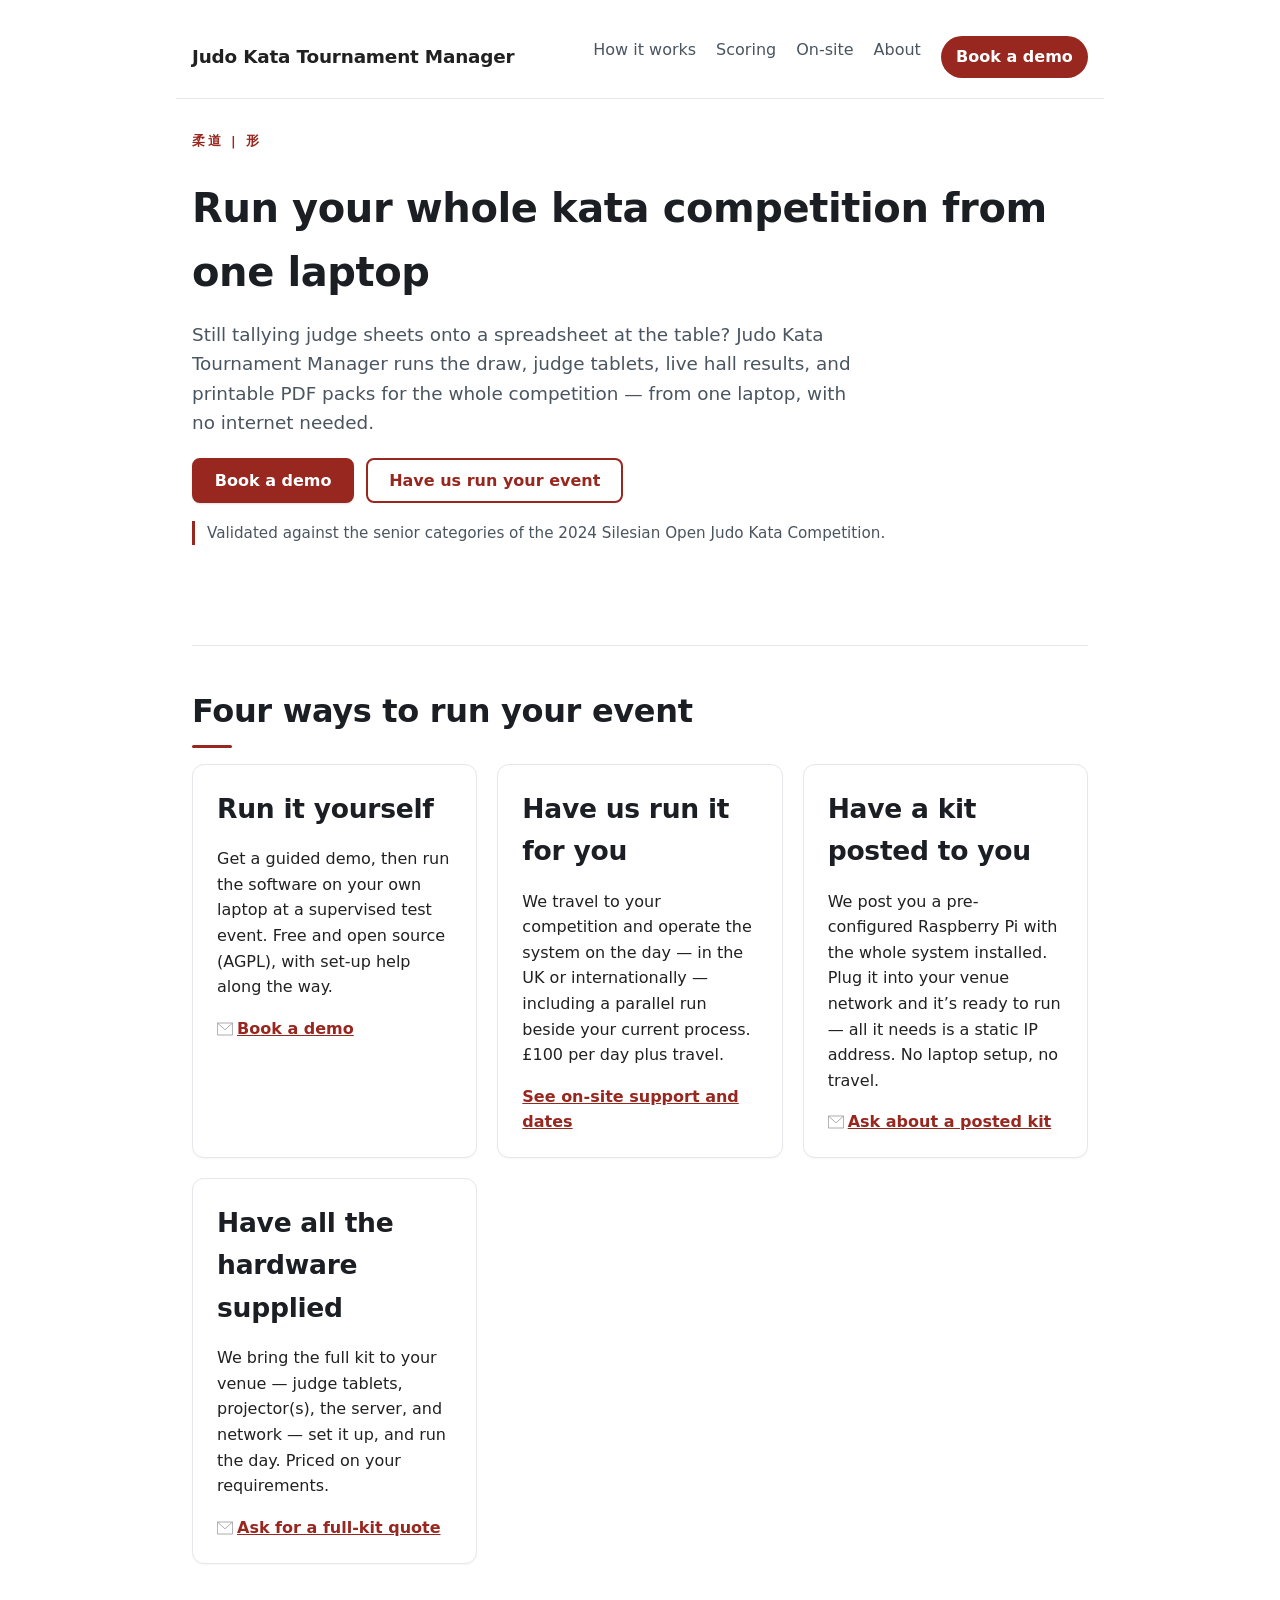
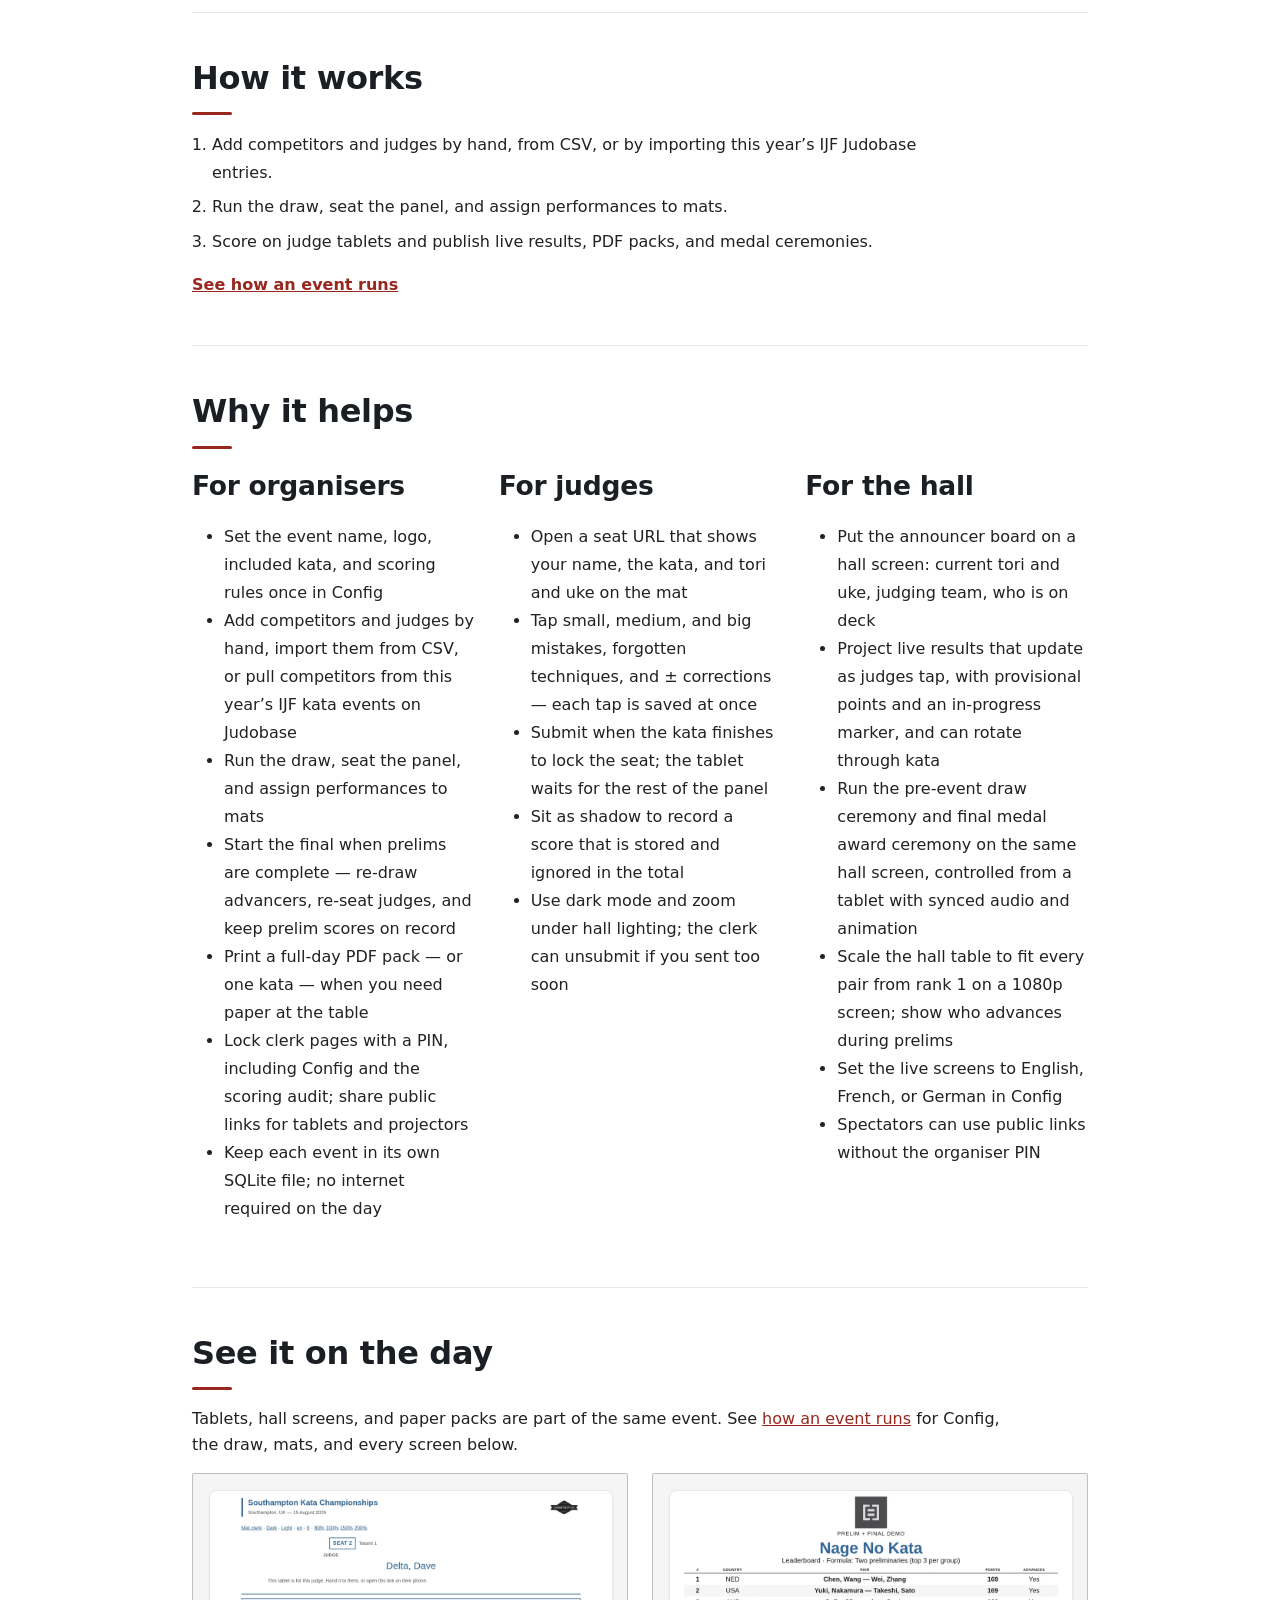
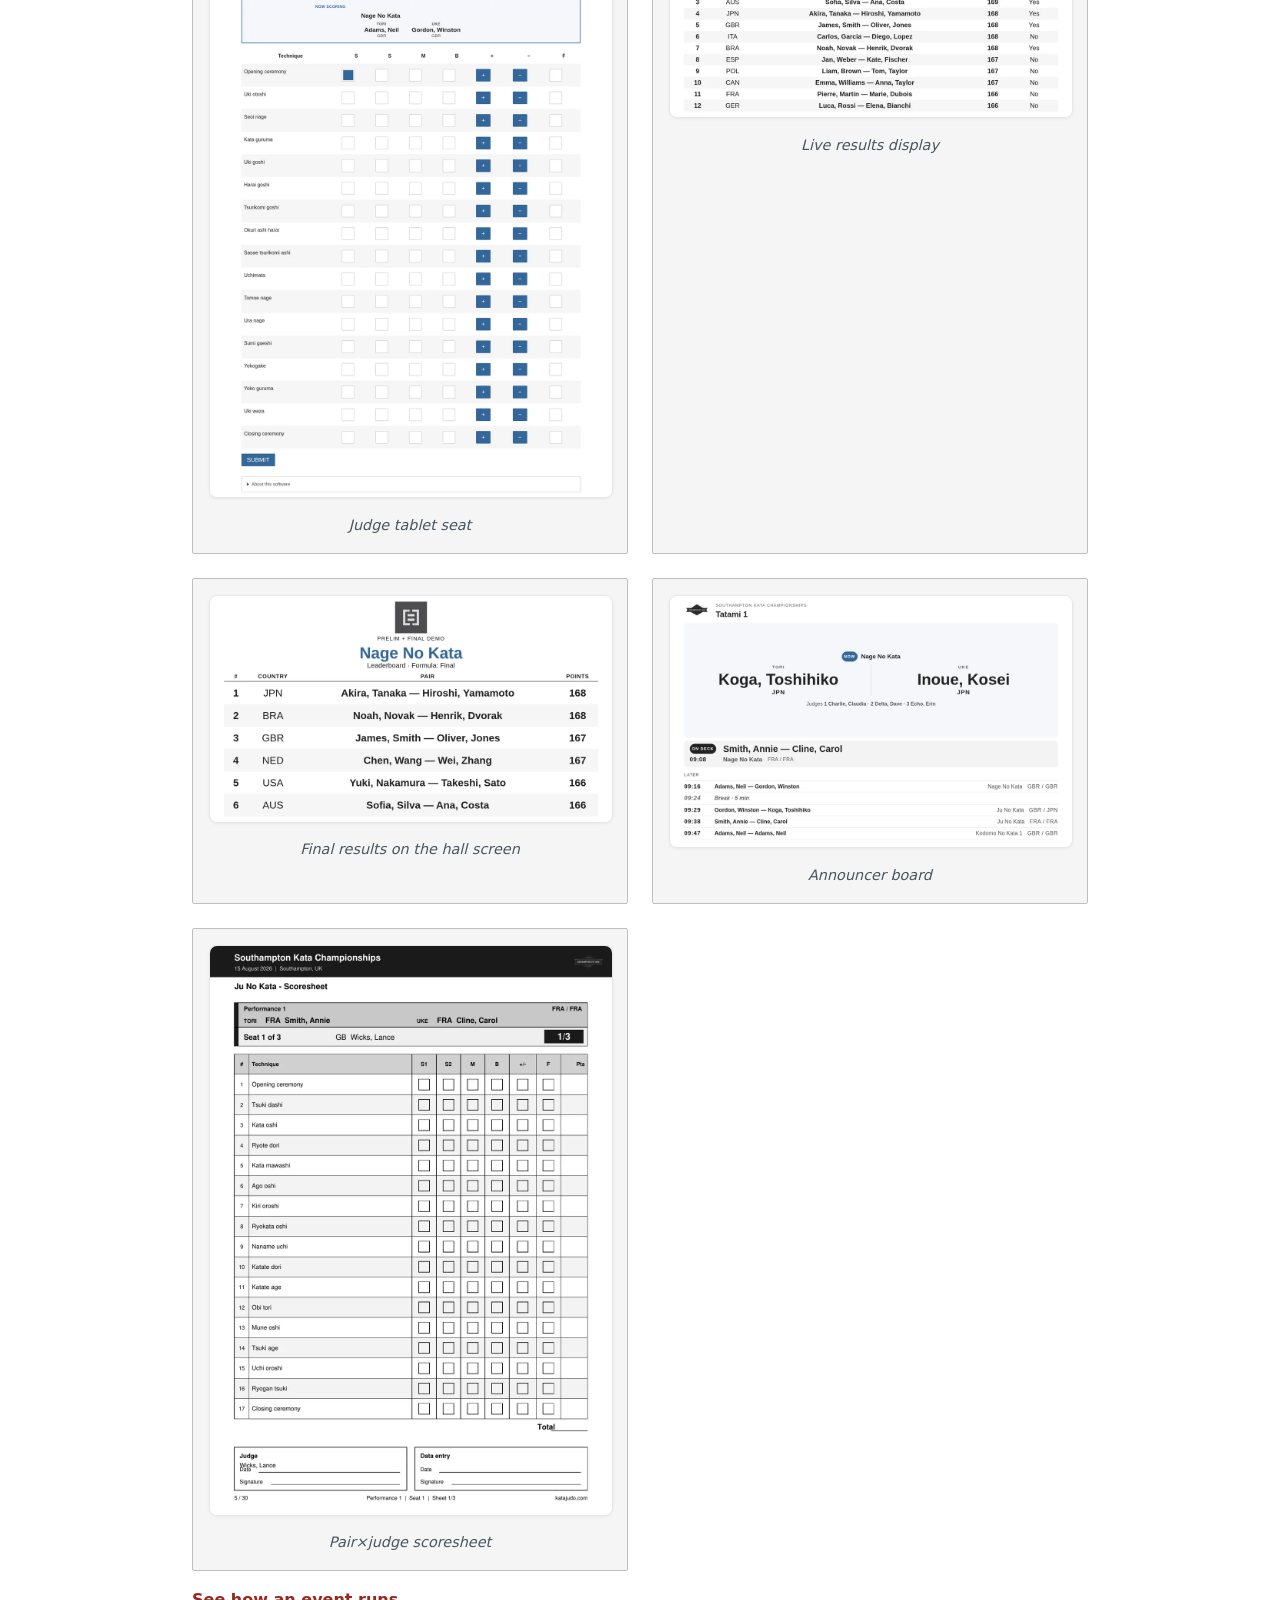
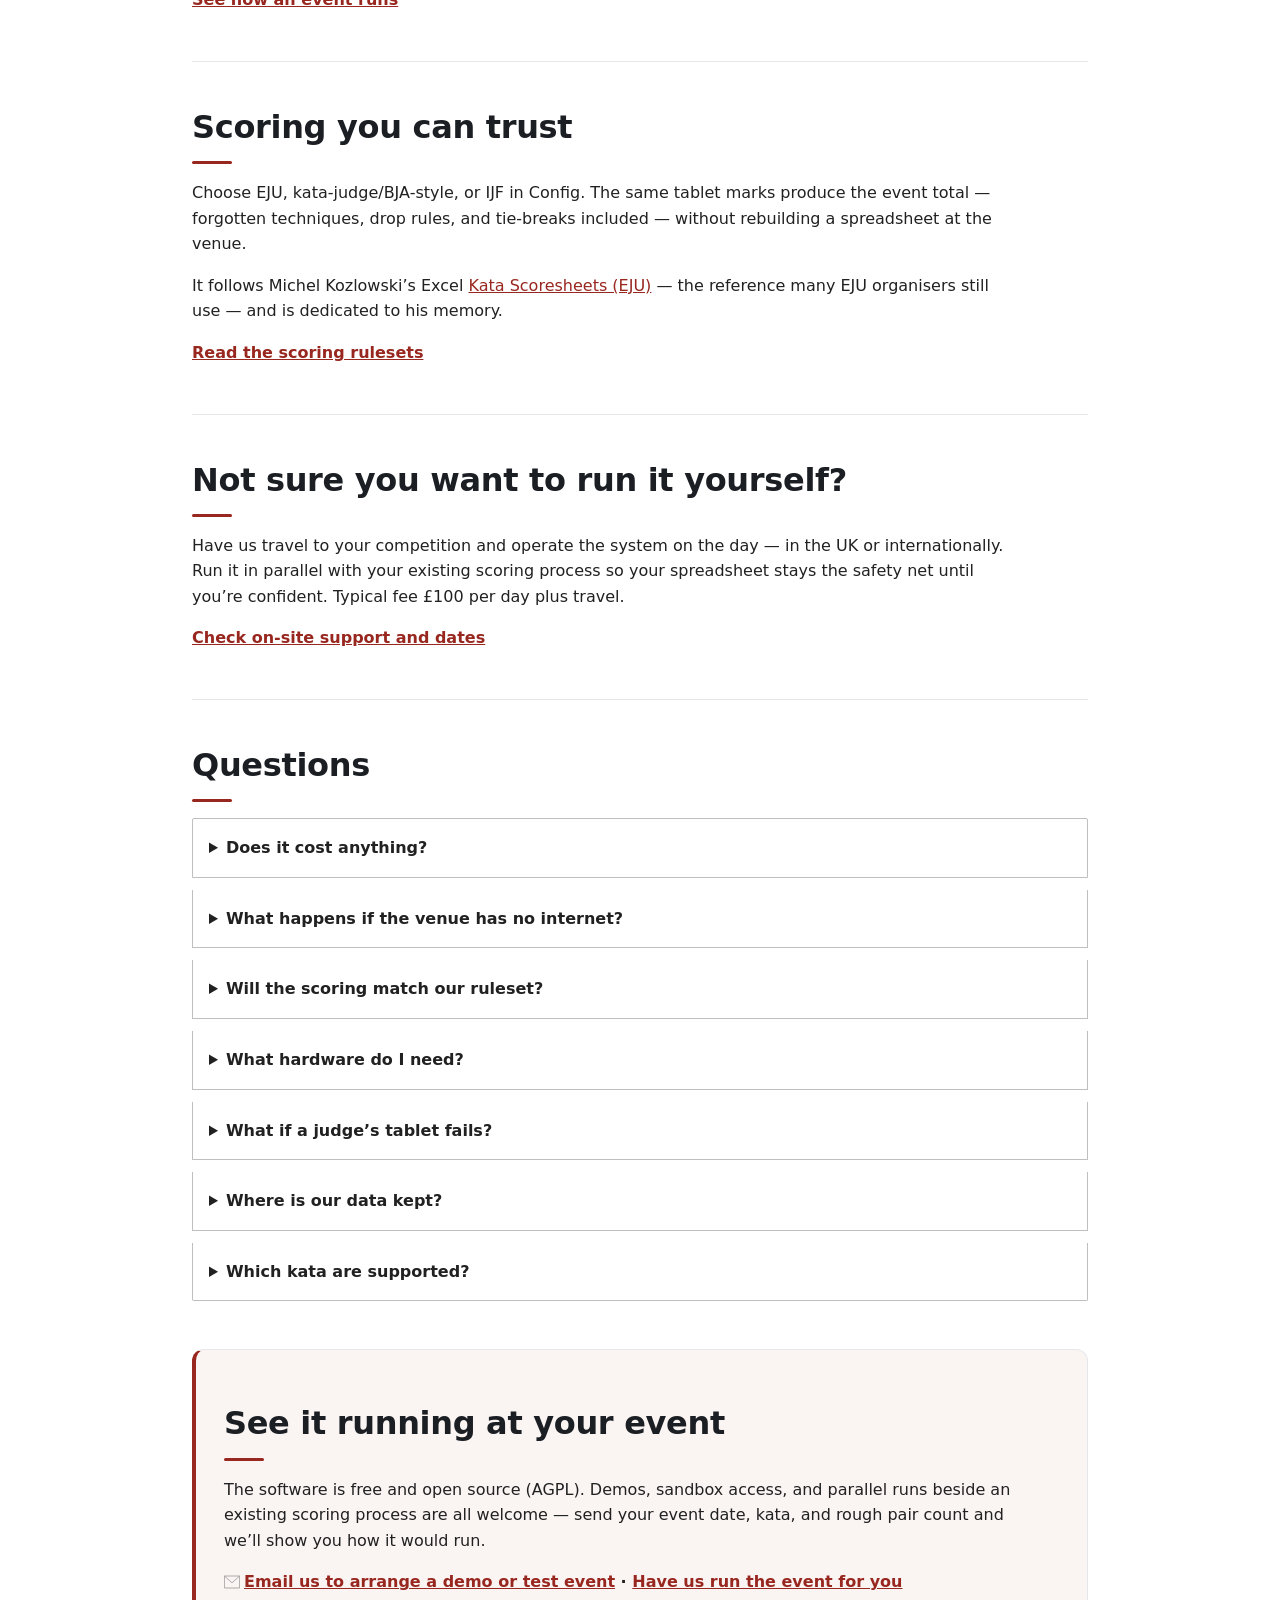
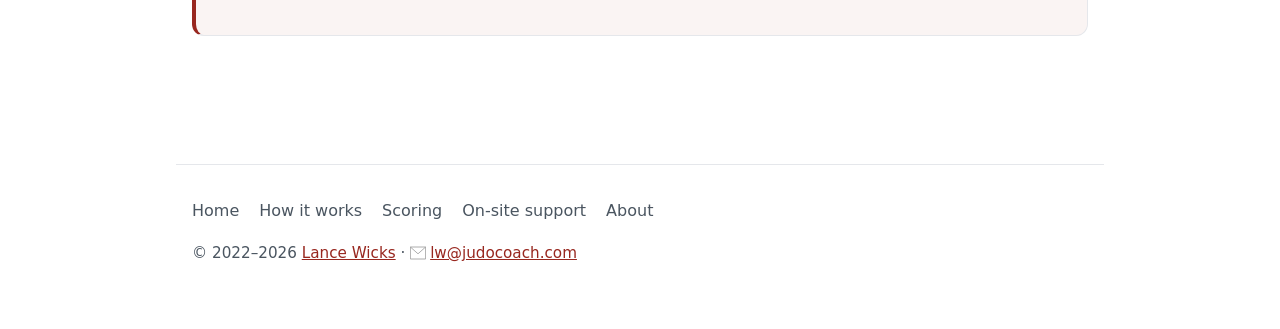
==== commit 2684d774: "SEO: remove beta zip, serve WebP images, trim title, tidy sitemap - Delete publicly-served 11MB beta" ====
--- a/index.html
+++ b/index.html
@@ -11,6 +11,8 @@
     <meta property="og:locale" content="en_GB" />
     <meta property="og:image" content="https://katajudo.com/og-image.png" />
     <meta property="og:image:alt" content="Judo Kata Tournament Manager" />
+    <meta property="og:image:width" content="1200" />
+    <meta property="og:image:height" content="621" />
     <meta name="twitter:card" content="summary_large_image" />
     <meta name="twitter:image" content="https://katajudo.com/og-image.png" />
     <meta name="twitter:image:alt" content="Judo Kata Tournament Manager" />
@@ -20,7 +22,7 @@
     <link rel="icon" type="image/png" sizes="32x32" href="/favicon-32x32.png" />
     <link rel="icon" type="image/png" sizes="16x16" href="/favicon-16x16.png" />
     <link rel="manifest" href="/site.webmanifest" />
-    <title>Judo Kata Tournament Manager | Scoring, Draws &amp; Live Results</title>
+    <title>Judo Kata Tournament Manager | Scoring &amp; Live Results</title>
     <meta name="description" content="Organise and score judo kata on a laptop LAN. Judge tablets, live results, IJF import, EJU, BJA-style or IJF scoring, and printable PDF packs." />
     <link rel="canonical" href="https://katajudo.com/" />
     <meta property="og:url" content="https://katajudo.com/" />
@@ -91,37 +93,37 @@
       "screenshot": [
         {
           "@type": "ImageObject",
-          "url": "https://katajudo.com/screenshots/Judge-Tablet.png",
+          "url": "https://katajudo.com/screenshots/Judge-Tablet.webp",
           "caption": "Named judge tablet with technique scoring controls"
         },
         {
           "@type": "ImageObject",
-          "url": "https://katajudo.com/screenshots/Live-Results.png",
+          "url": "https://katajudo.com/screenshots/Live-Results.webp",
           "caption": "Live results display with provisional scores"
         },
         {
           "@type": "ImageObject",
-          "url": "https://katajudo.com/screenshots/Announcer.png",
+          "url": "https://katajudo.com/screenshots/Announcer.webp",
           "caption": "Announcer board for the hall"
         },
         {
           "@type": "ImageObject",
-          "url": "https://katajudo.com/screenshots/Config.png",
+          "url": "https://katajudo.com/screenshots/Config.webp",
           "caption": "Event config with scoring ruleset and draw controls"
         },
         {
           "@type": "ImageObject",
-          "url": "https://katajudo.com/screenshots/Live-Results-Final.png",
+          "url": "https://katajudo.com/screenshots/Live-Results-Final.webp",
           "caption": "Hall results after the final has started"
         },
         {
           "@type": "ImageObject",
-          "url": "https://katajudo.com/screenshots/PDF-Prelim-Order.png",
+          "url": "https://katajudo.com/screenshots/PDF-Prelim-Order.webp",
           "caption": "Preliminary performance order in a two-round PDF pack"
         },
         {
           "@type": "ImageObject",
-          "url": "https://katajudo.com/screenshots/PDF-Scoresheet.png",
+          "url": "https://katajudo.com/screenshots/PDF-Scoresheet.webp",
           "caption": "Printable pair×judge PDF scoresheet"
         }
       ],
@@ -476,7 +478,7 @@
         <div class="proof-gallery">
           <figure>
             <img
-              src="/screenshots/Judge-Tablet.png"
+              src="/screenshots/Judge-Tablet.webp"
               alt="Judge tablet for seat 2 showing the named judge, tori and uke, and technique scoring grid with S M B F and plus minus controls"
               loading="lazy"
               width="1046"
@@ -486,7 +488,7 @@
           </figure>
           <figure>
             <img
-              src="/screenshots/Live-Results.png"
+              src="/screenshots/Live-Results.webp"
               alt="Live results display for Nage-no-Kata during two preliminaries showing twelve ranked pairs with an Advances column"
               loading="lazy"
               width="1046"
@@ -496,7 +498,7 @@
           </figure>
           <figure>
             <img
-              src="/screenshots/Live-Results-Final.png"
+              src="/screenshots/Live-Results-Final.webp"
               alt="Hall results after the final has started, showing six finalists and the formula Final"
               loading="lazy"
               width="1046"
@@ -506,7 +508,7 @@
           </figure>
           <figure>
             <img
-              src="/screenshots/Announcer.png"
+              src="/screenshots/Announcer.webp"
               alt="Announcer board for Tatami 1 with current tori and uke, judging team, on-deck pair, and later schedule including a break"
               loading="lazy"
               width="1046"
@@ -516,7 +518,7 @@
           </figure>
           <figure>
             <img
-              src="/screenshots/PDF-Scoresheet.png"
+              src="/screenshots/PDF-Scoresheet.webp"
               alt="Printed PDF scoresheet with event header, pair and judge details, mistake checkbox grid, total, and signature boxes"
               loading="lazy"
               width="1046"
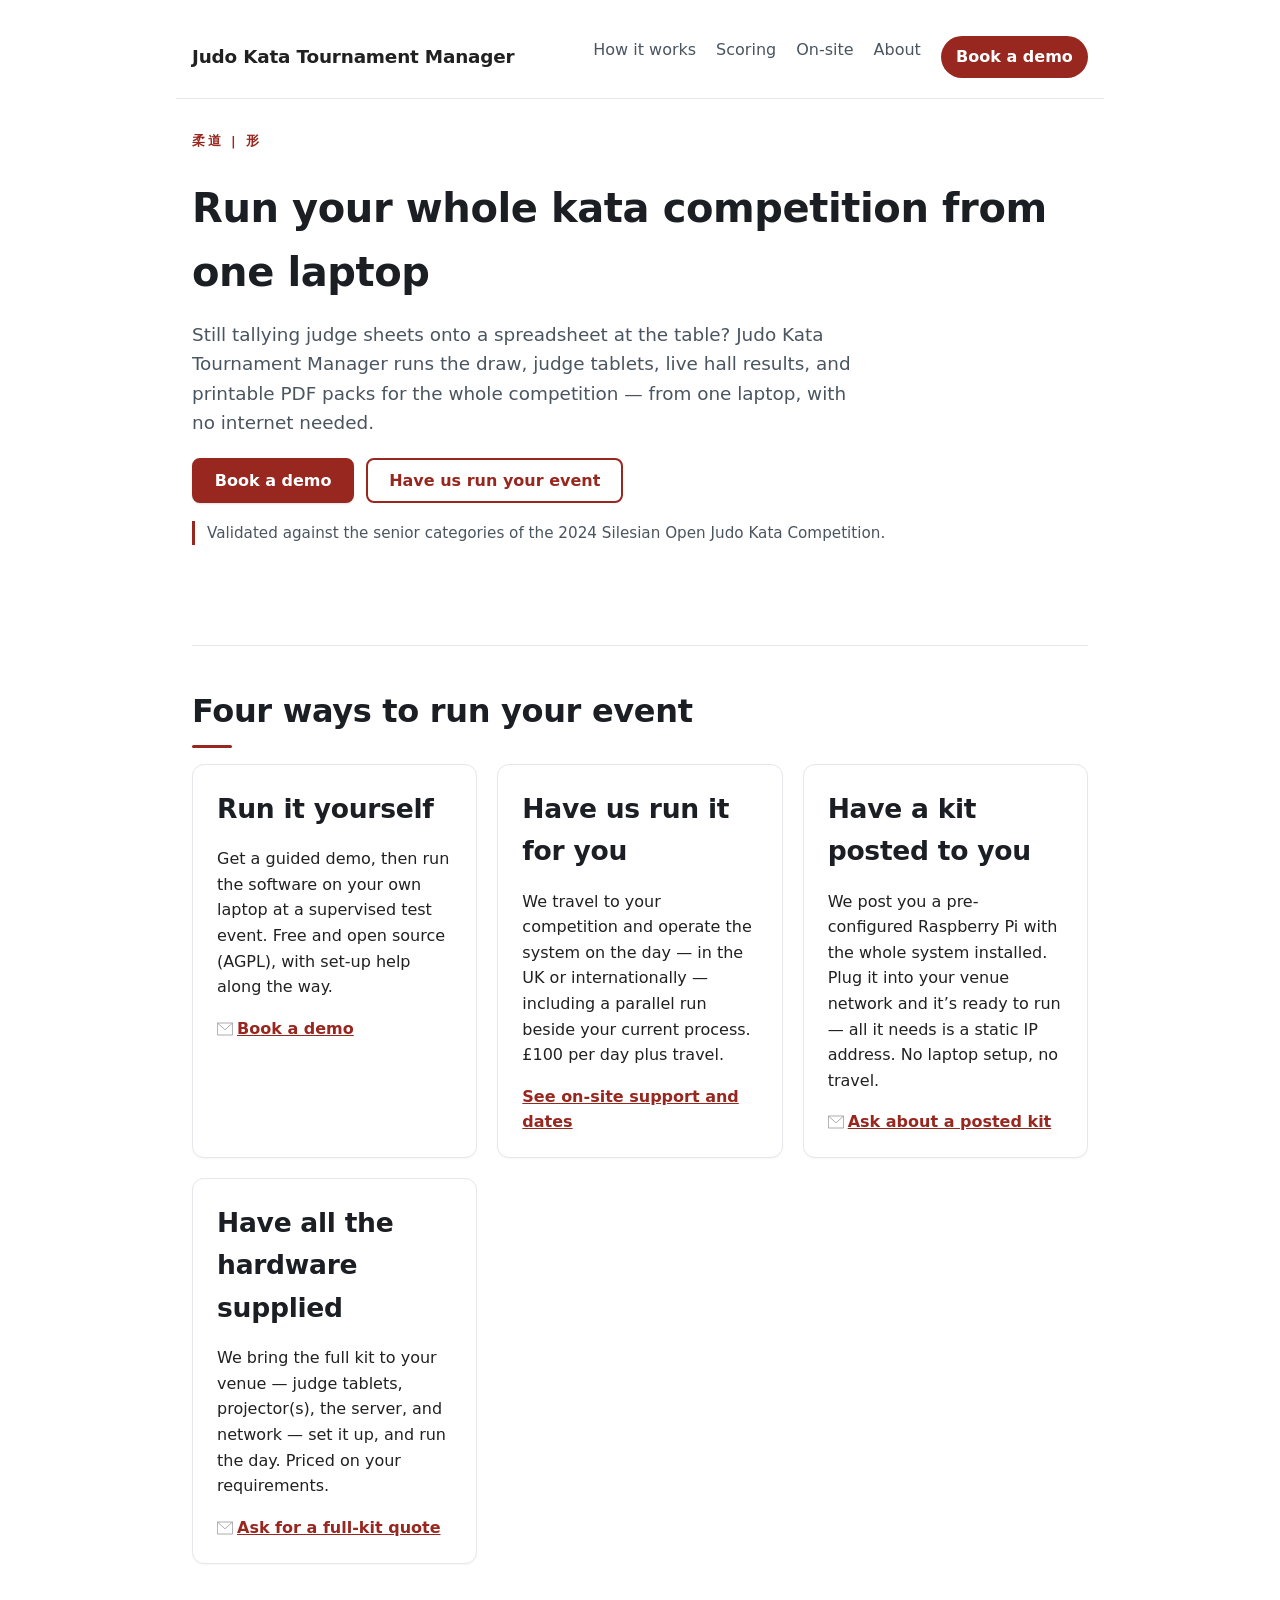
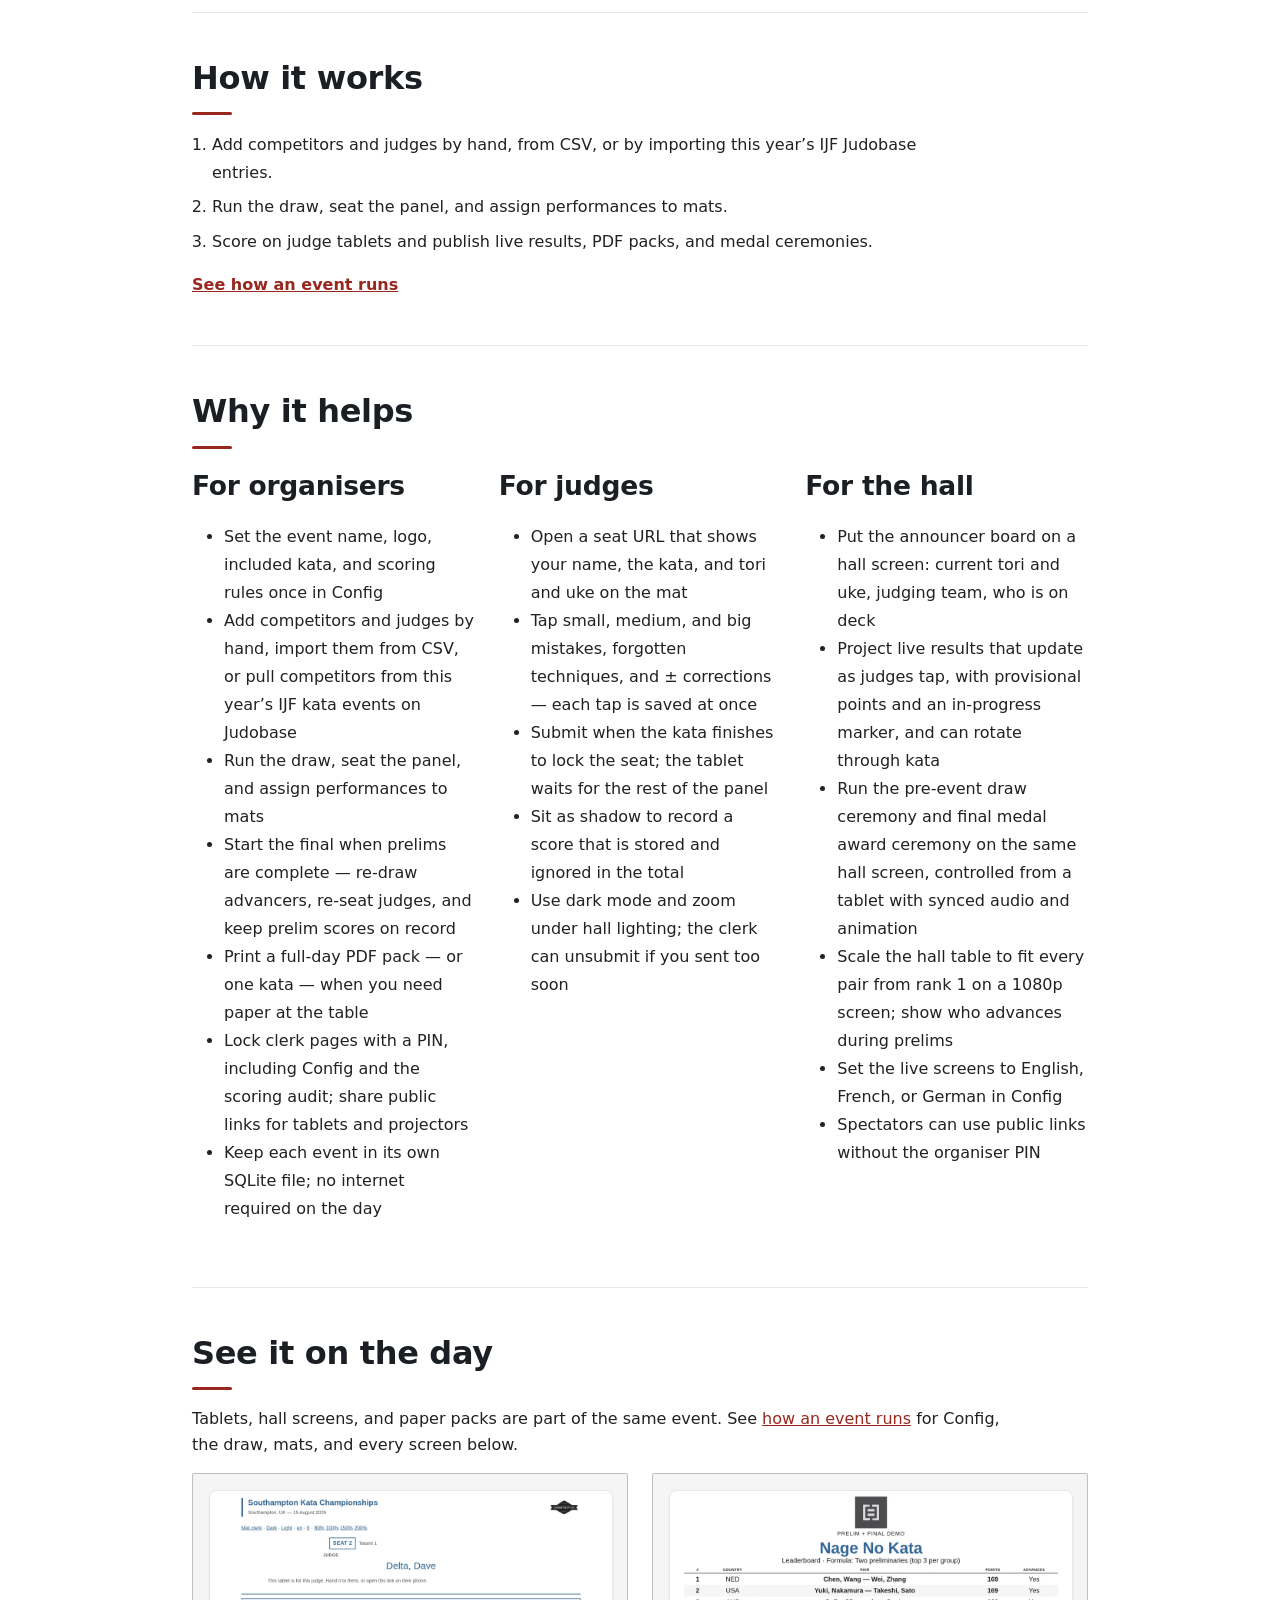
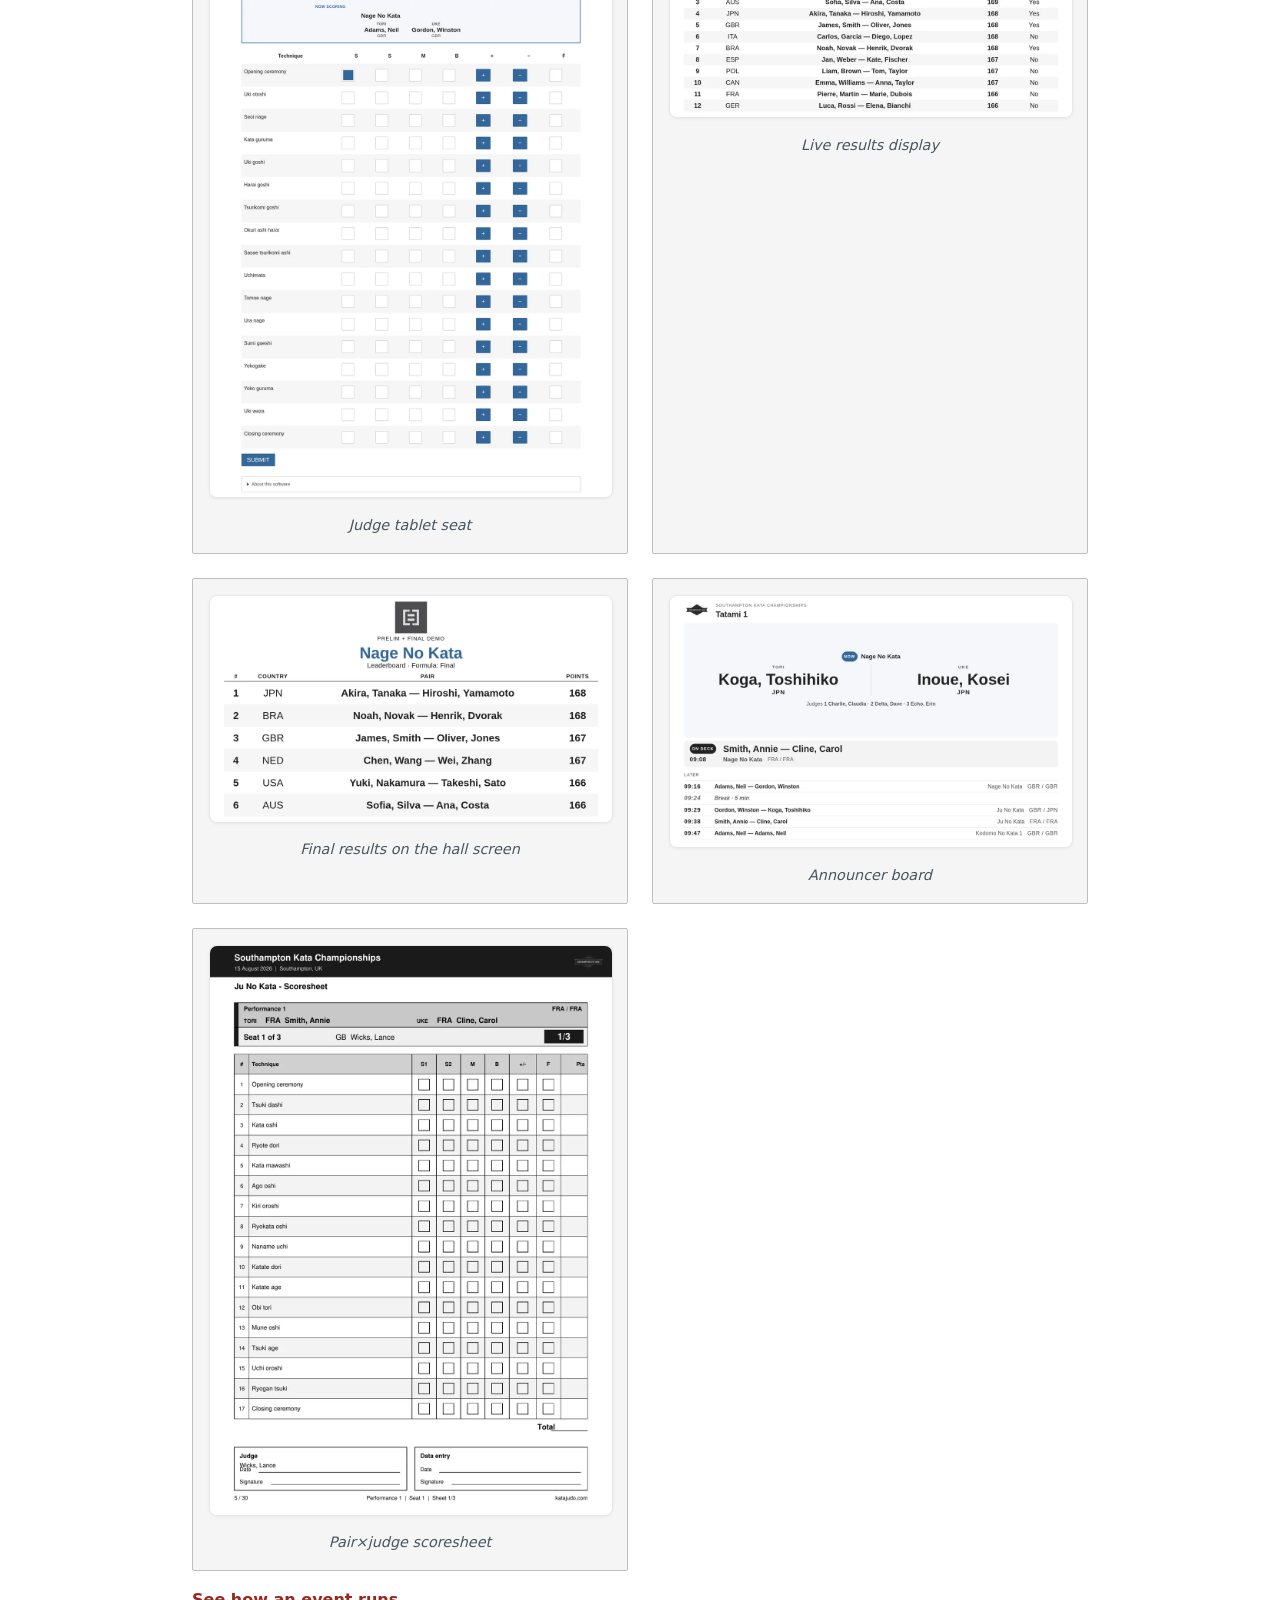
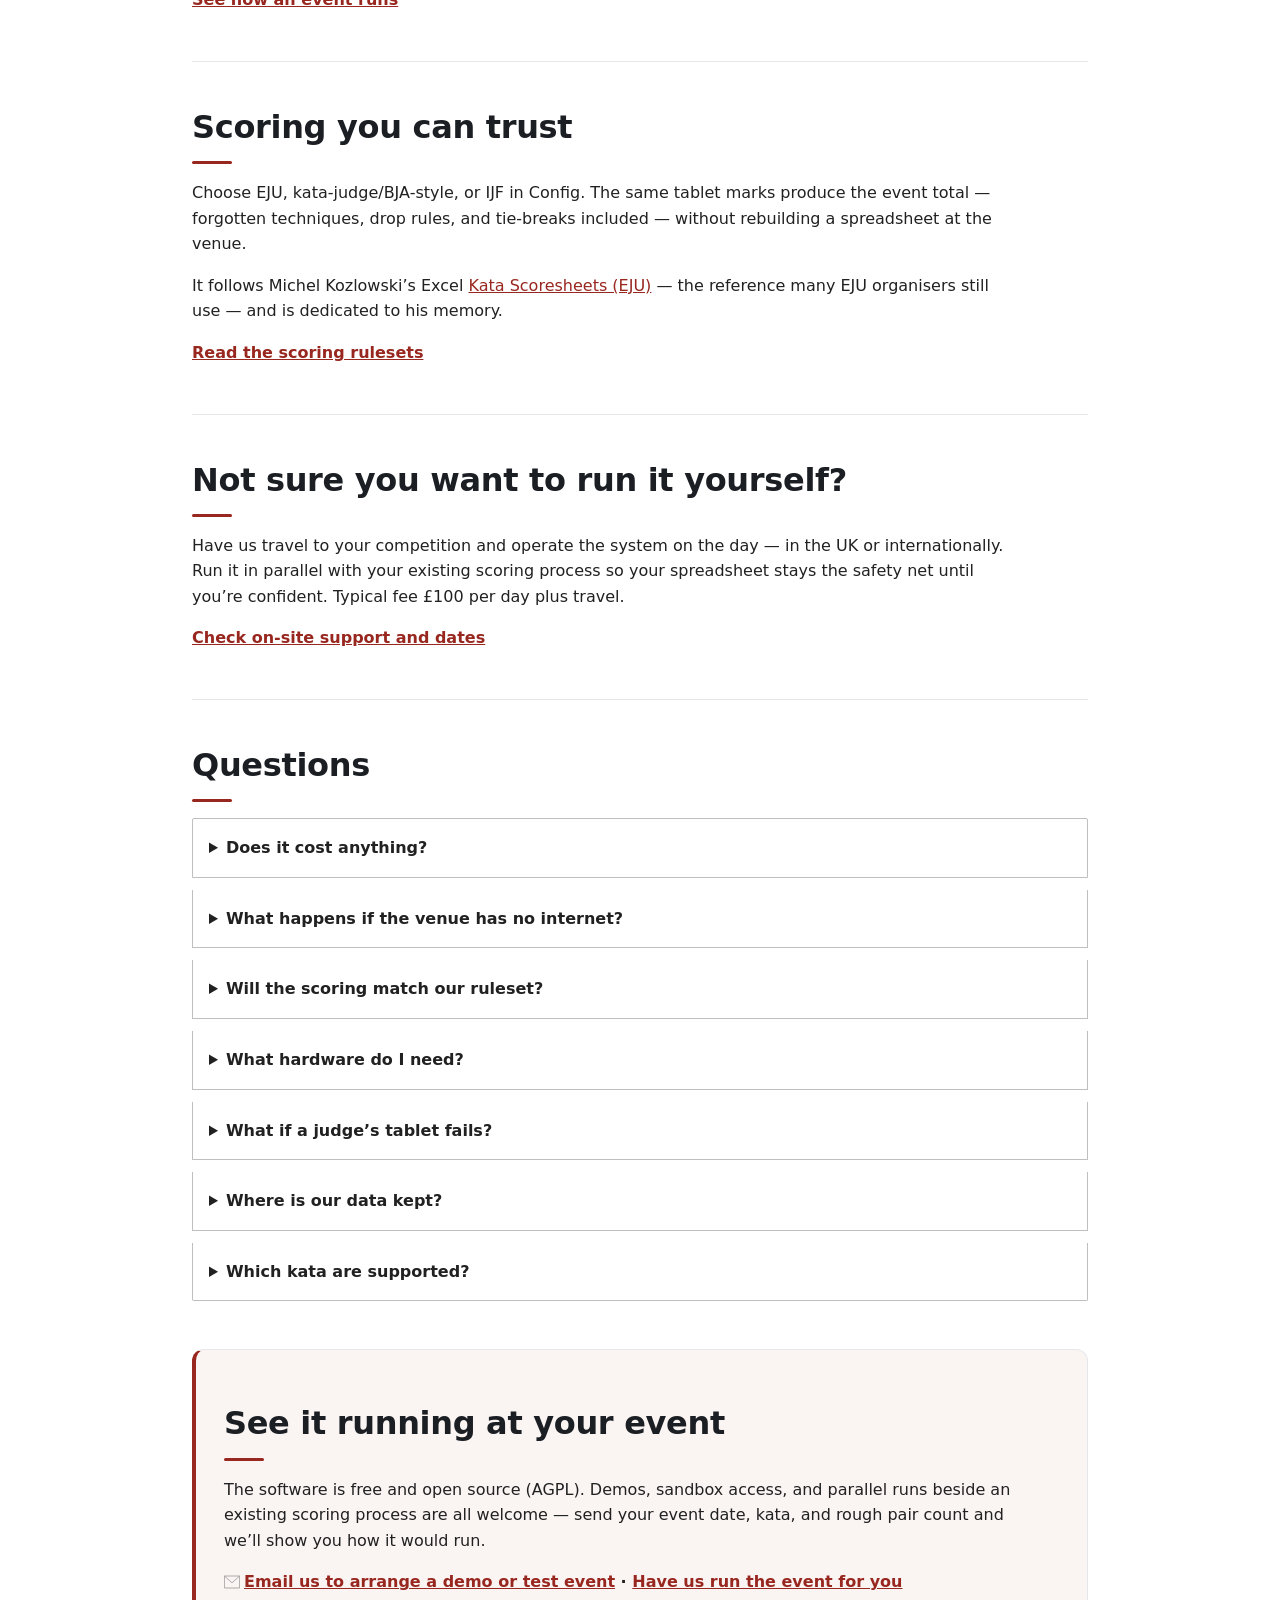
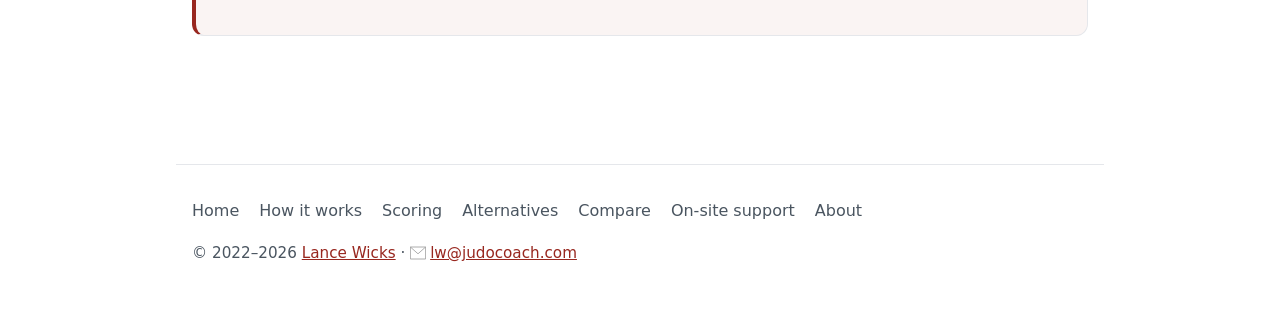
==== commit cfcf7c58: "Add competitor and alternative pages Build /alternatives/ roundup, /alternatives/kata-scoresheets-ex" ====
--- a/index.html
+++ b/index.html
@@ -650,6 +650,8 @@
           <li><a href="/">Home</a></li>
           <li><a href="/how-it-works/">How it works</a></li>
           <li><a href="/scoring/">Scoring</a></li>
+          <li><a href="/alternatives/">Alternatives</a></li>
+          <li><a href="/compare/">Compare</a></li>
           <li><a href="/on-site/">On-site support</a></li>
           <li><a href="/about/">About</a></li>
         </ul>
--- a/css/kata.css
+++ b/css/kata.css
@@ -538,3 +538,35 @@
   right: 15px;
   top: 15px;
 }
+
+.table-wrap {
+  overflow-x: auto;
+  margin: 1rem 0 1.5rem;
+}
+
+.table-wrap table {
+  width: 100%;
+  border-collapse: collapse;
+  font-size: 0.95rem;
+}
+
+.table-wrap th,
+.table-wrap td {
+  text-align: left;
+  vertical-align: top;
+  padding: 0.55rem 0.75rem;
+  border-bottom: 1px solid var(--line);
+}
+
+.table-wrap thead th {
+  border-bottom: 2px solid var(--line);
+}
+
+.table-wrap tbody th {
+  font-weight: 600;
+}
+
+.muted {
+  color: var(--ink-soft);
+  font-size: 0.9rem;
+}
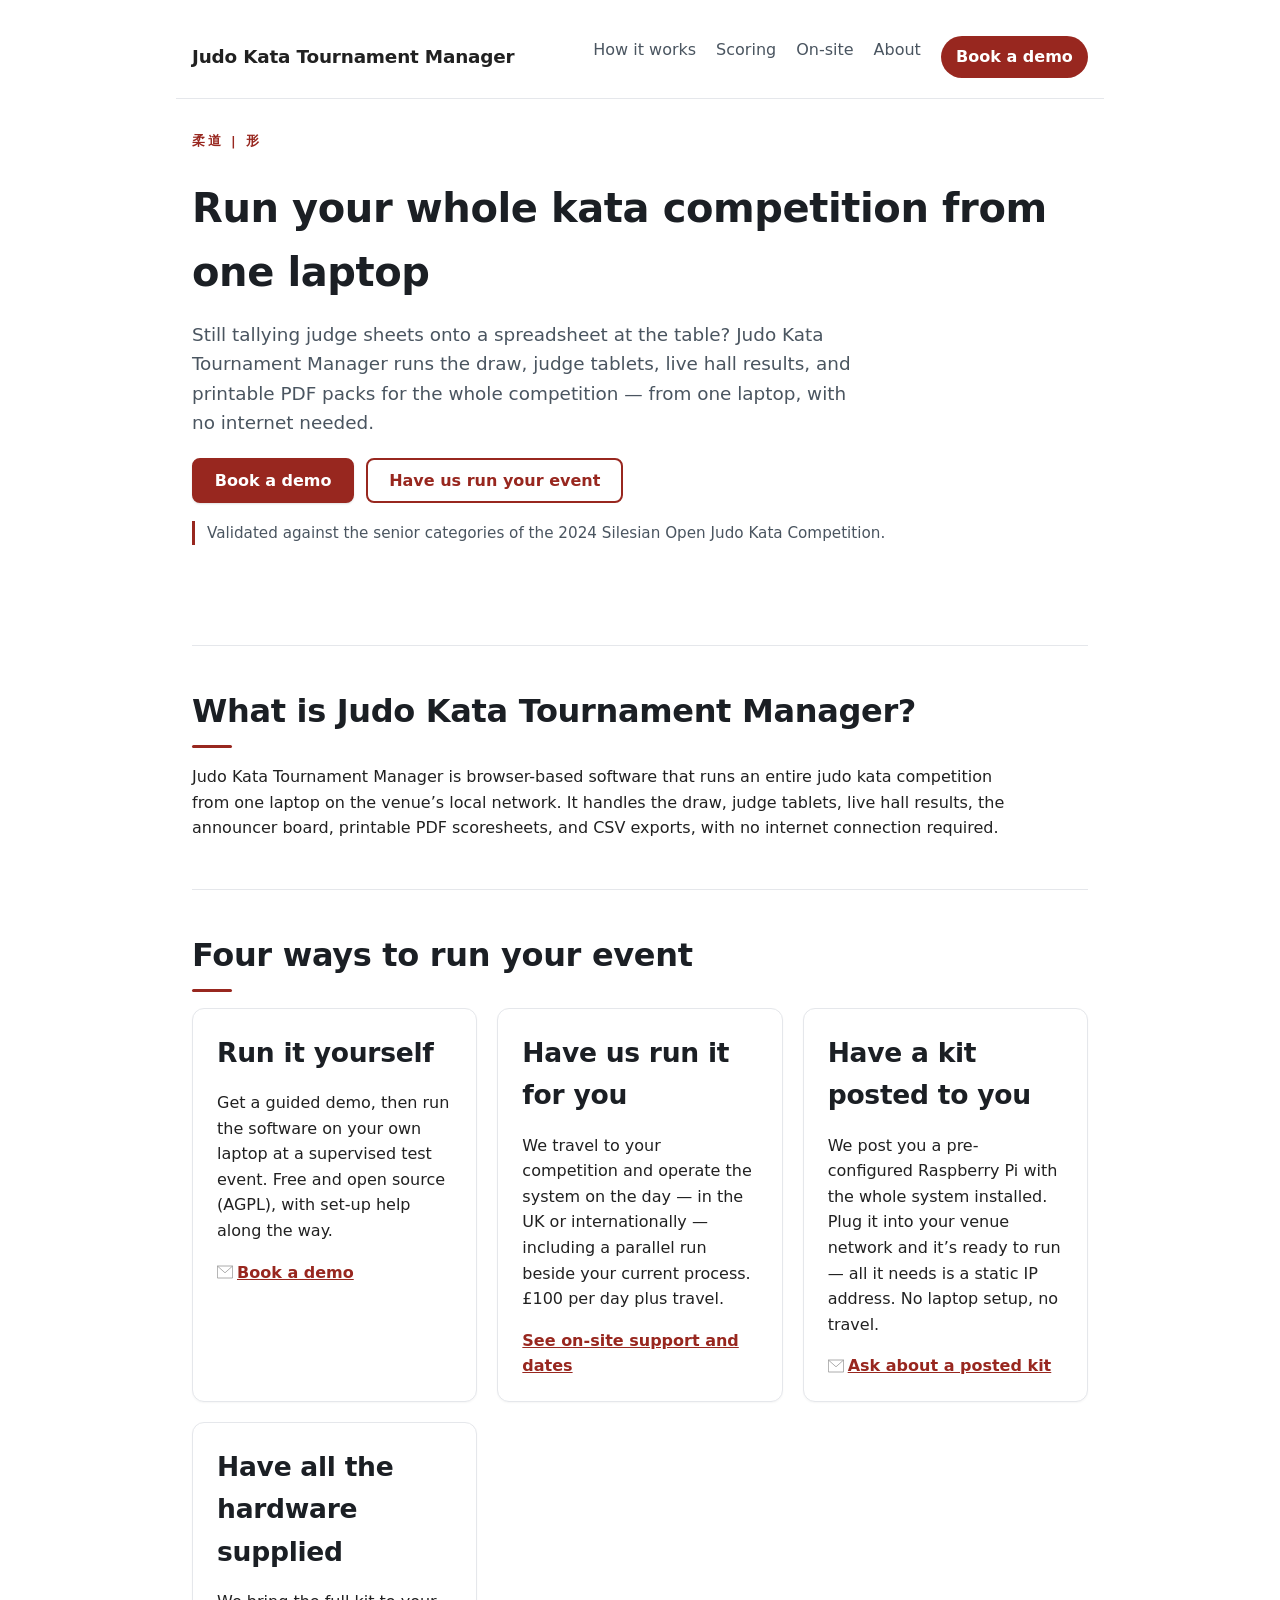
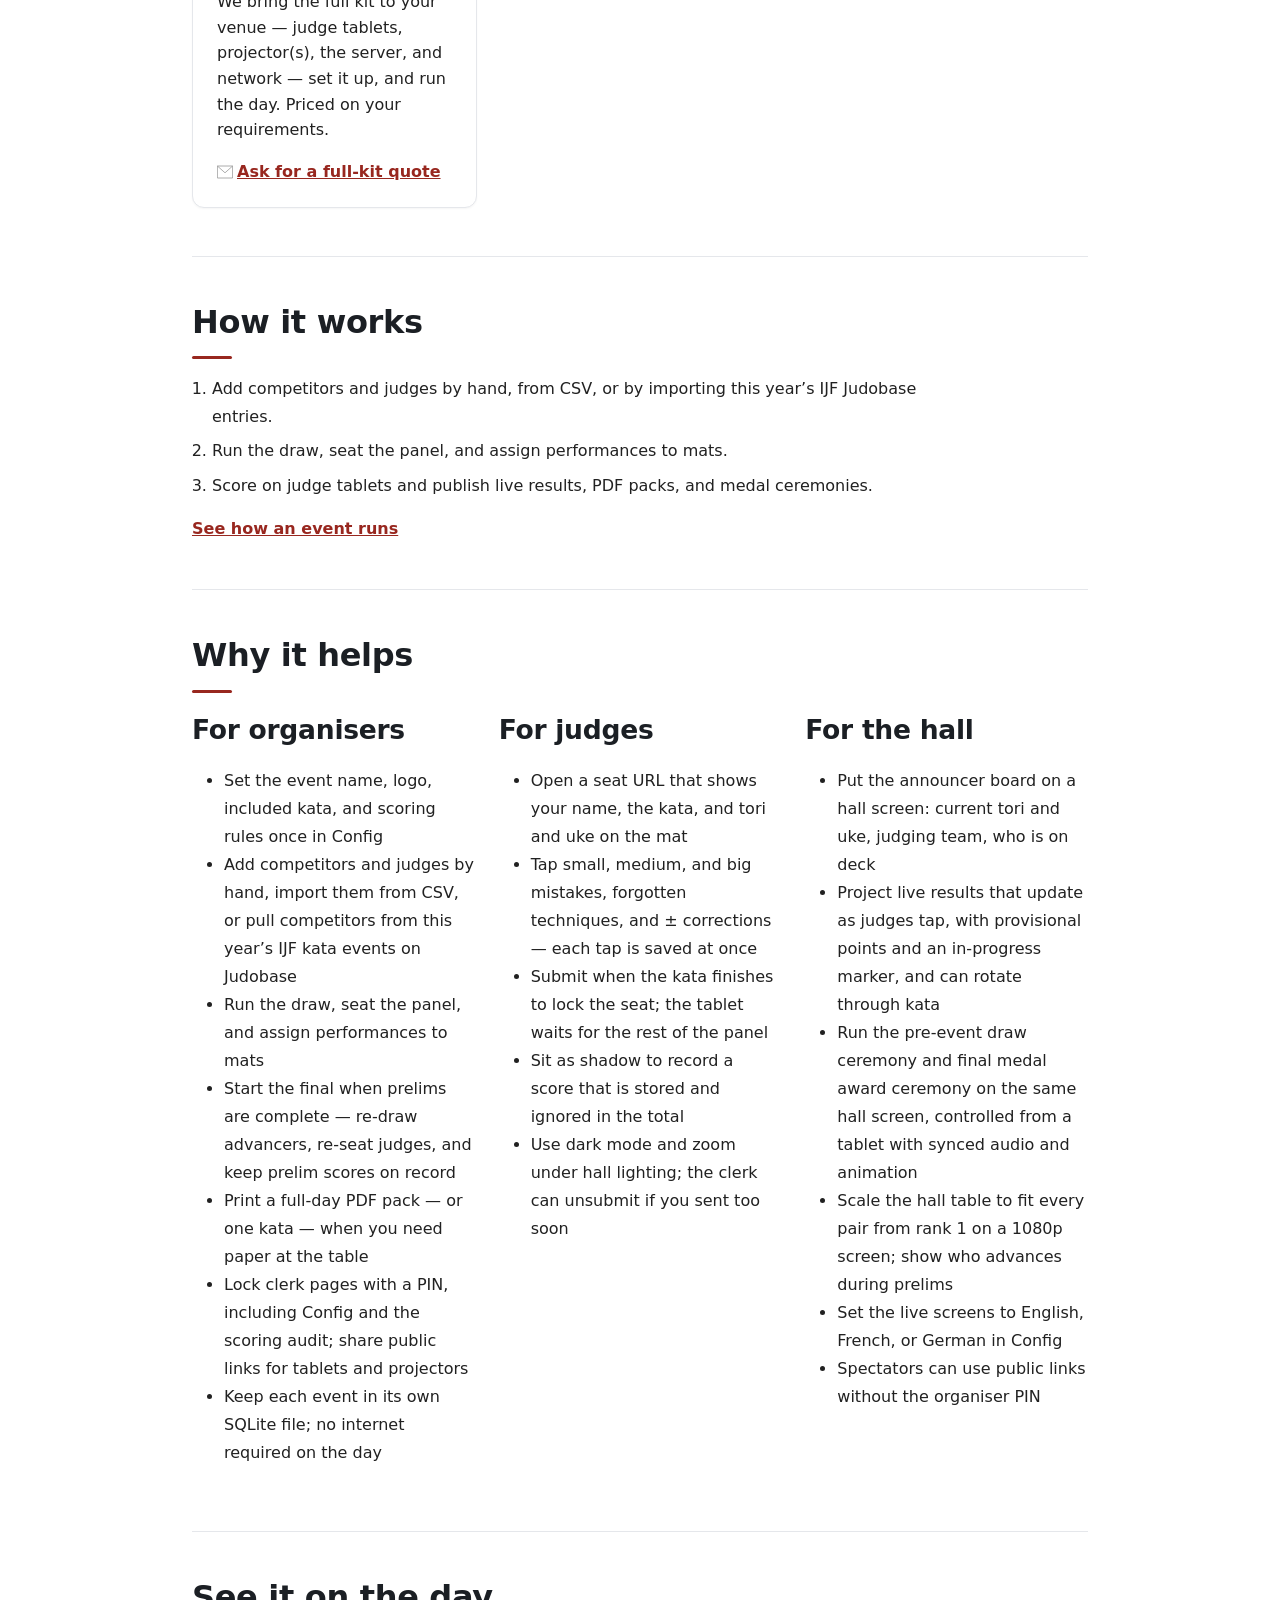
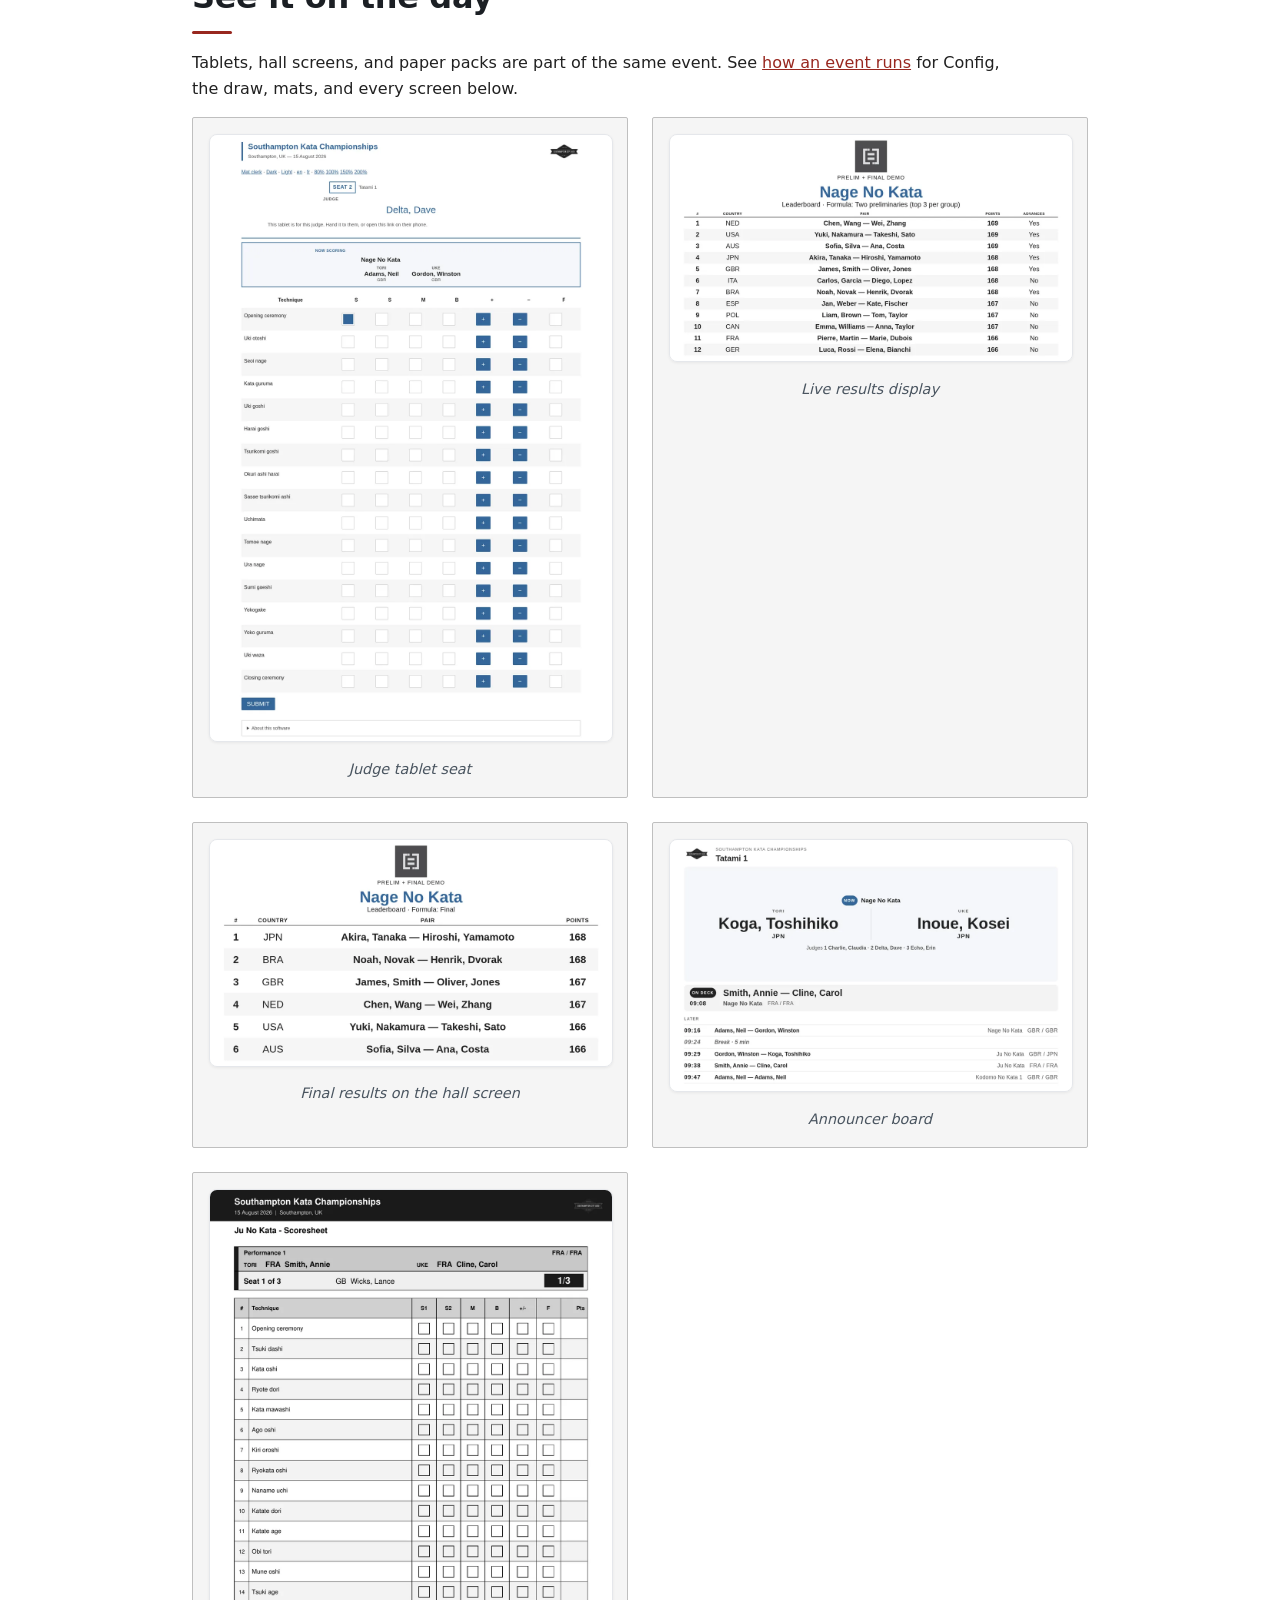
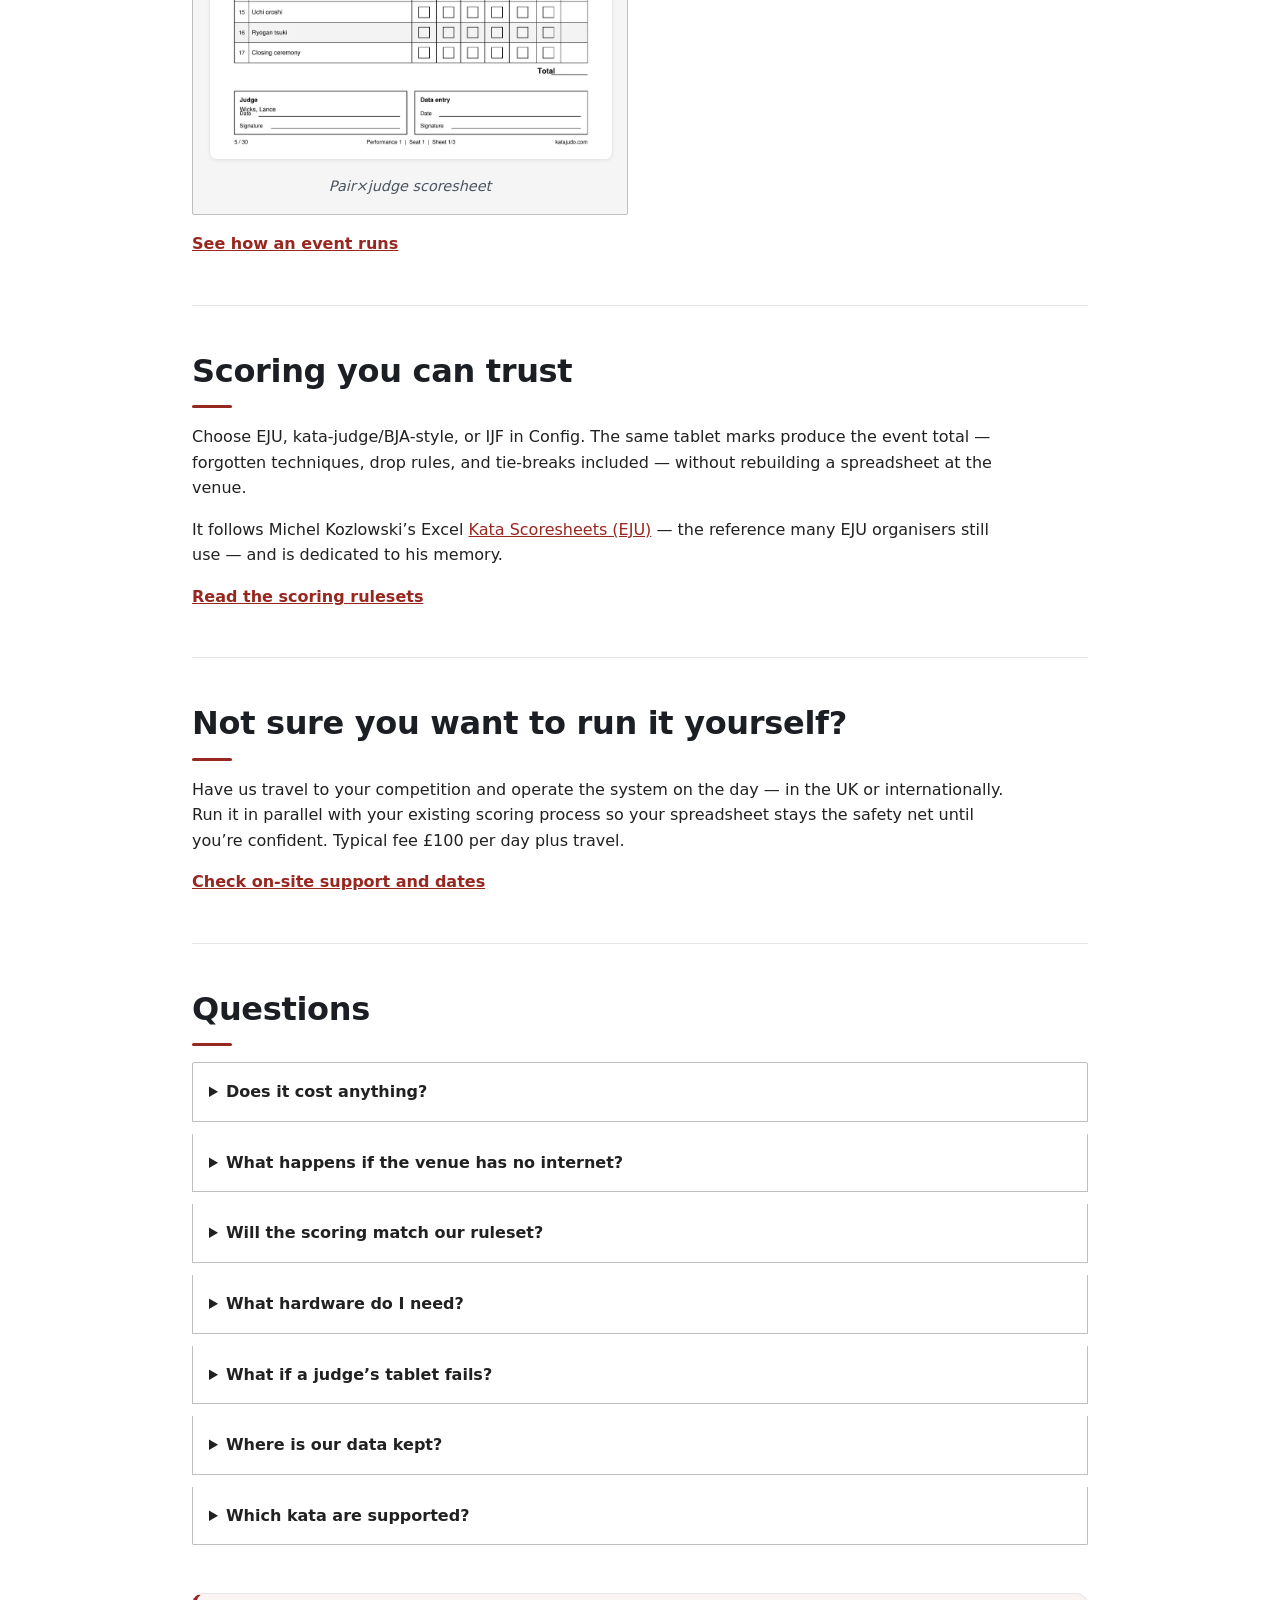
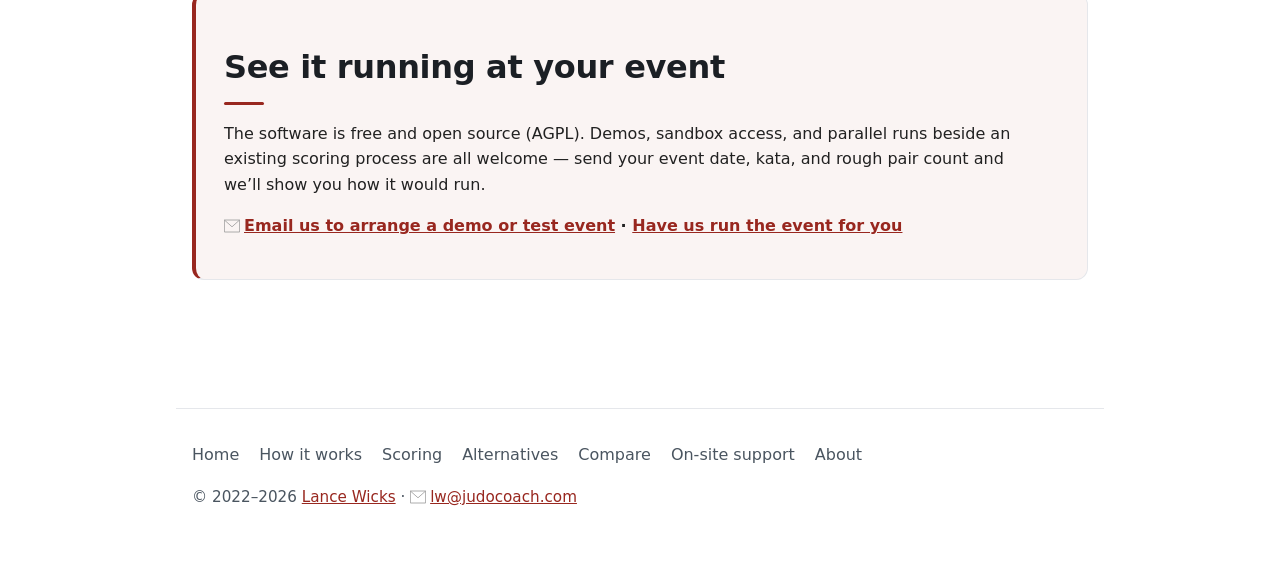
==== commit 1881f252: "AI-SEO: definition block, ItemList schema, llms-full.txt, AI crawler allows Add a What-is definition" ====
--- a/index.html
+++ b/index.html
@@ -300,6 +300,17 @@
         </p>
       </section>
 
+      <section class="section" aria-labelledby="what-heading">
+        <h2 id="what-heading">What is Judo Kata Tournament Manager?</h2>
+        <p>
+          Judo Kata Tournament Manager is browser-based software that runs an
+          entire judo kata competition from one laptop on the venue’s local
+          network. It handles the draw, judge tablets, live hall results, the
+          announcer board, printable PDF scoresheets, and CSV exports, with no
+          internet connection required.
+        </p>
+      </section>
+
       <section class="section" aria-labelledby="options-heading">
         <h2 id="options-heading">Four ways to run your event</h2>
         <div class="offer-grid">
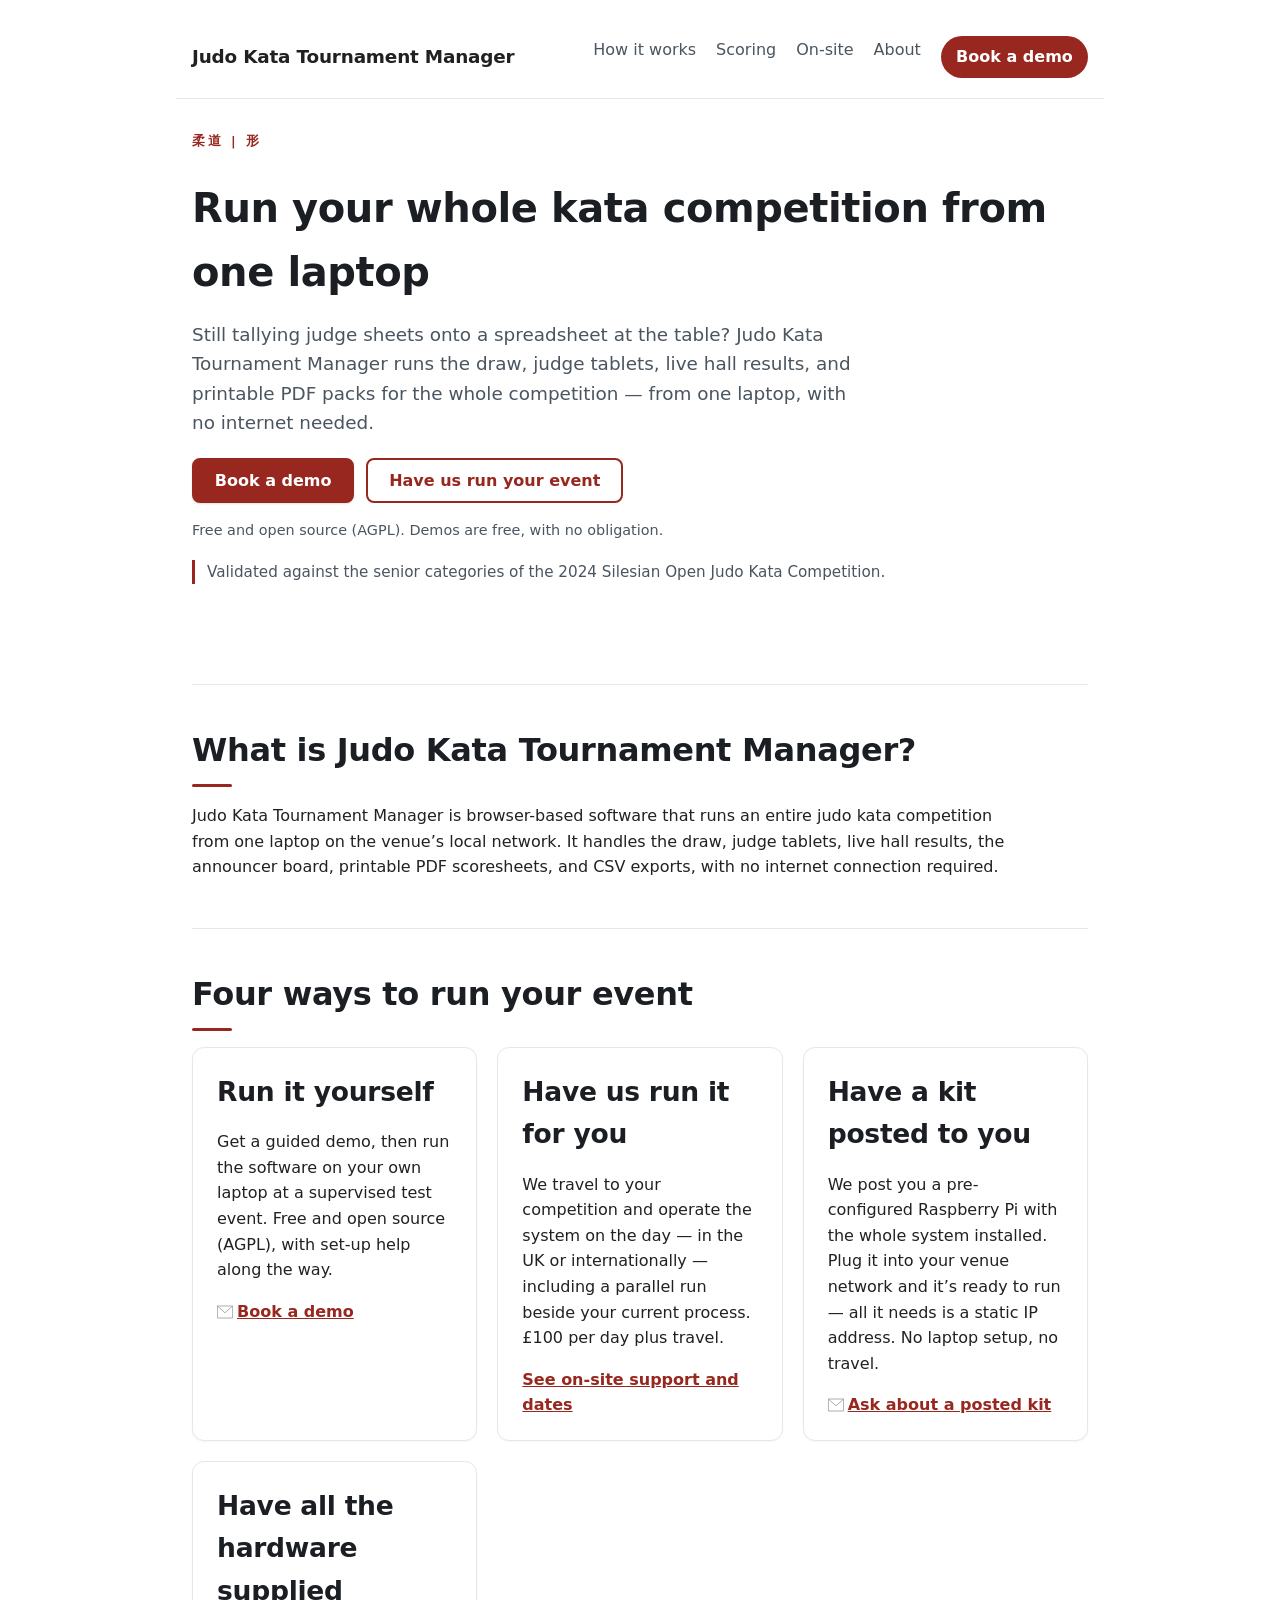
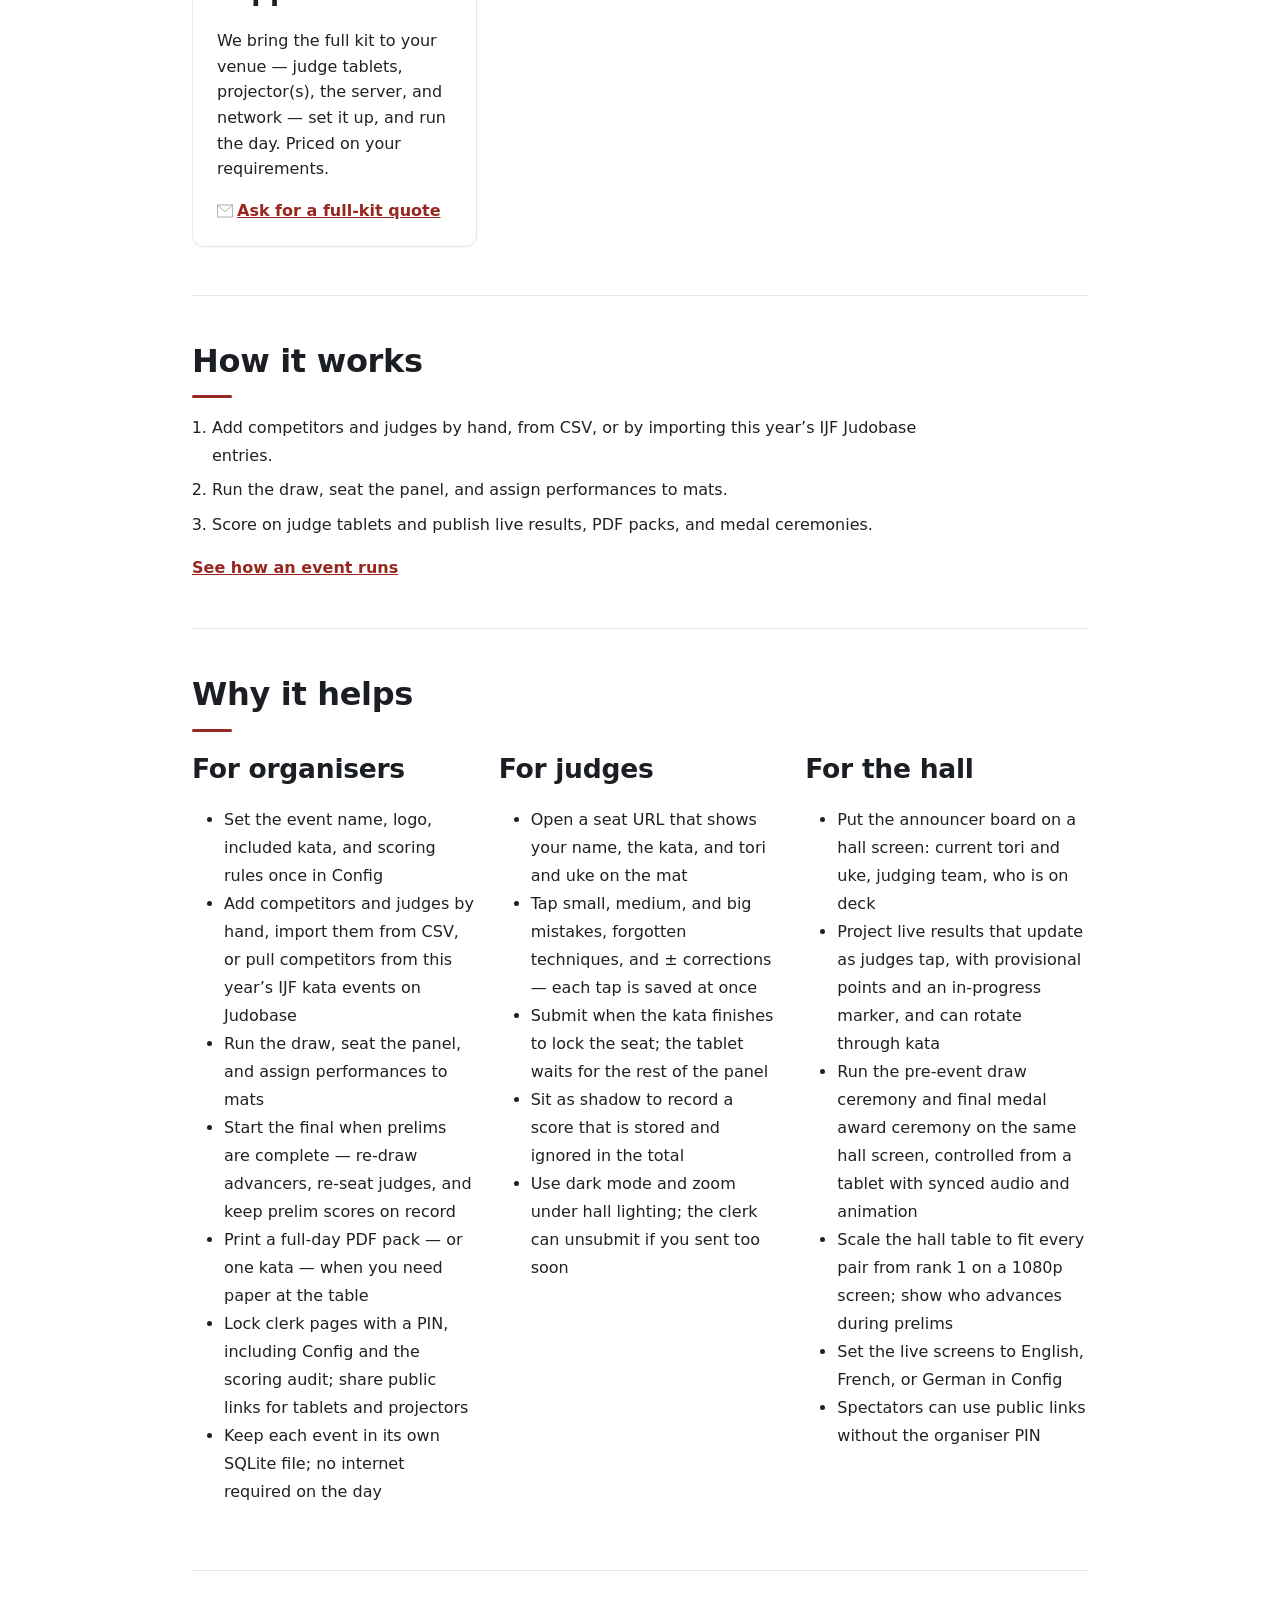
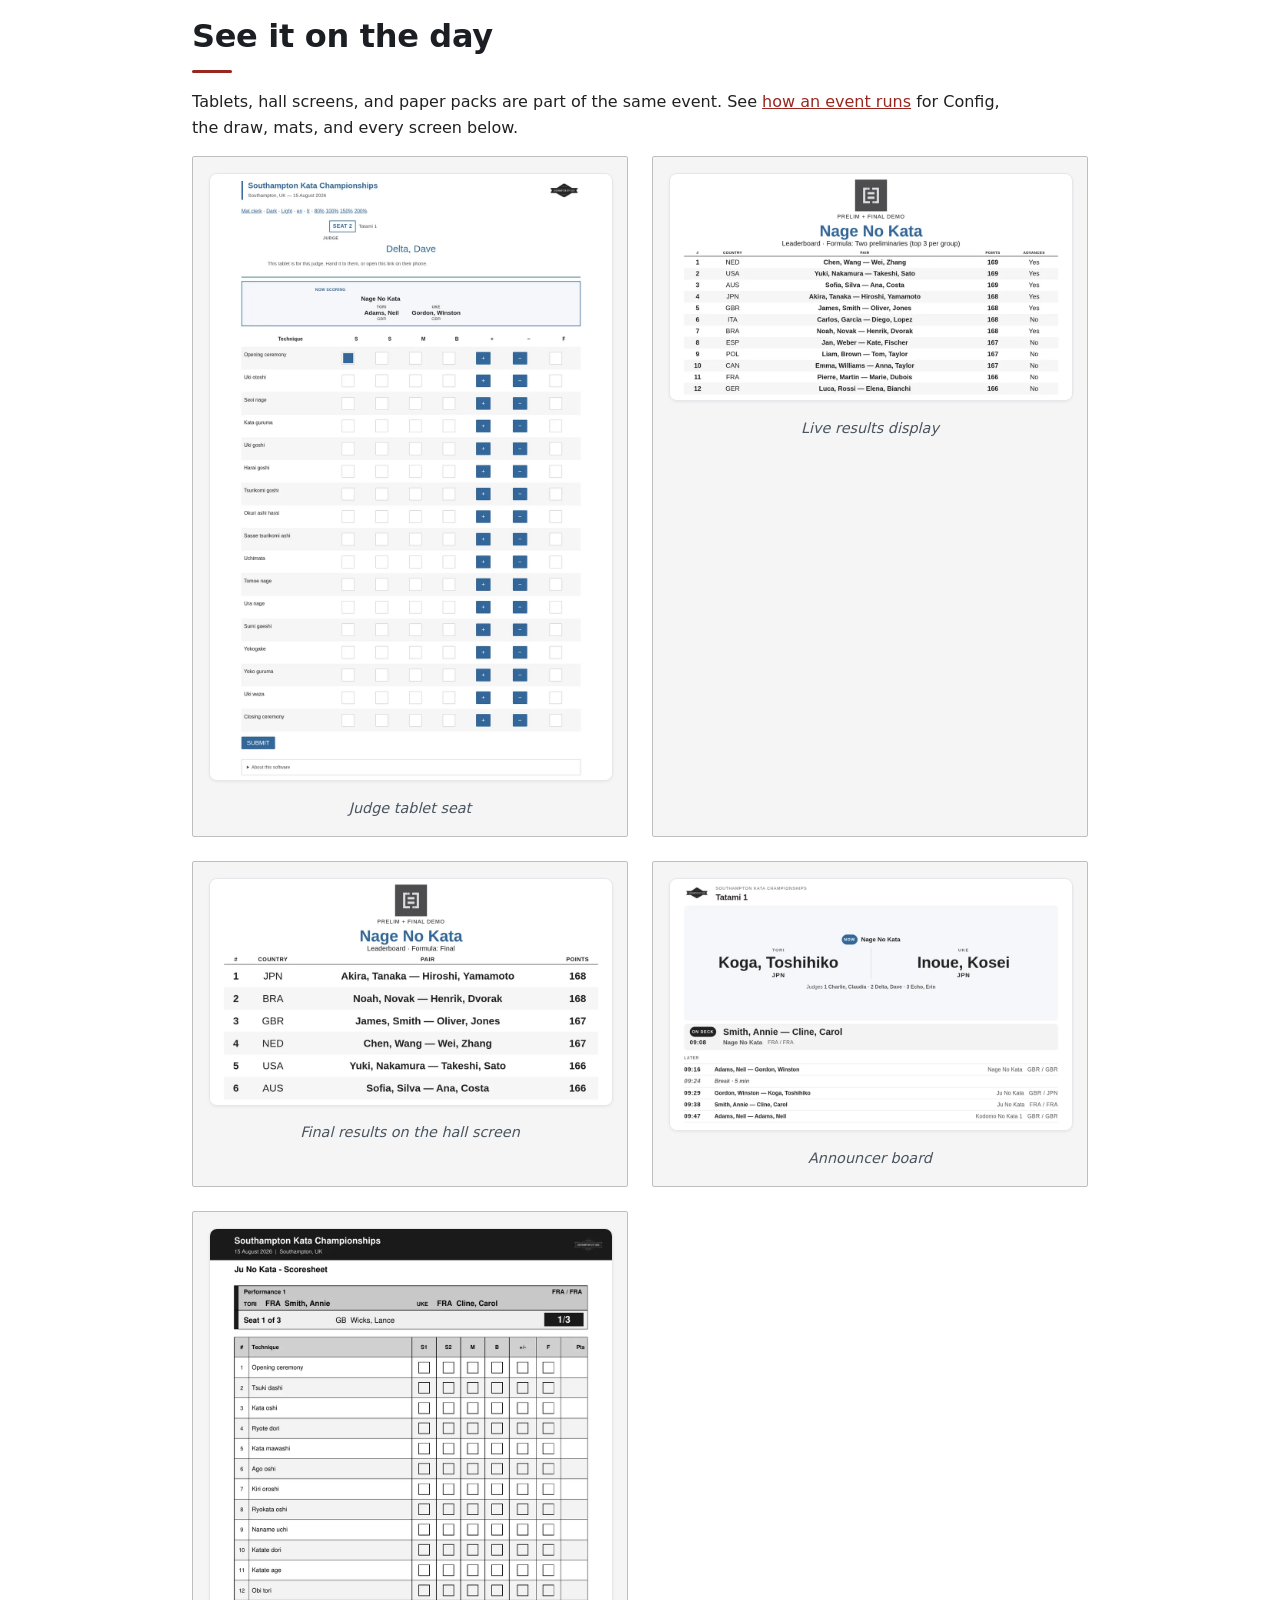
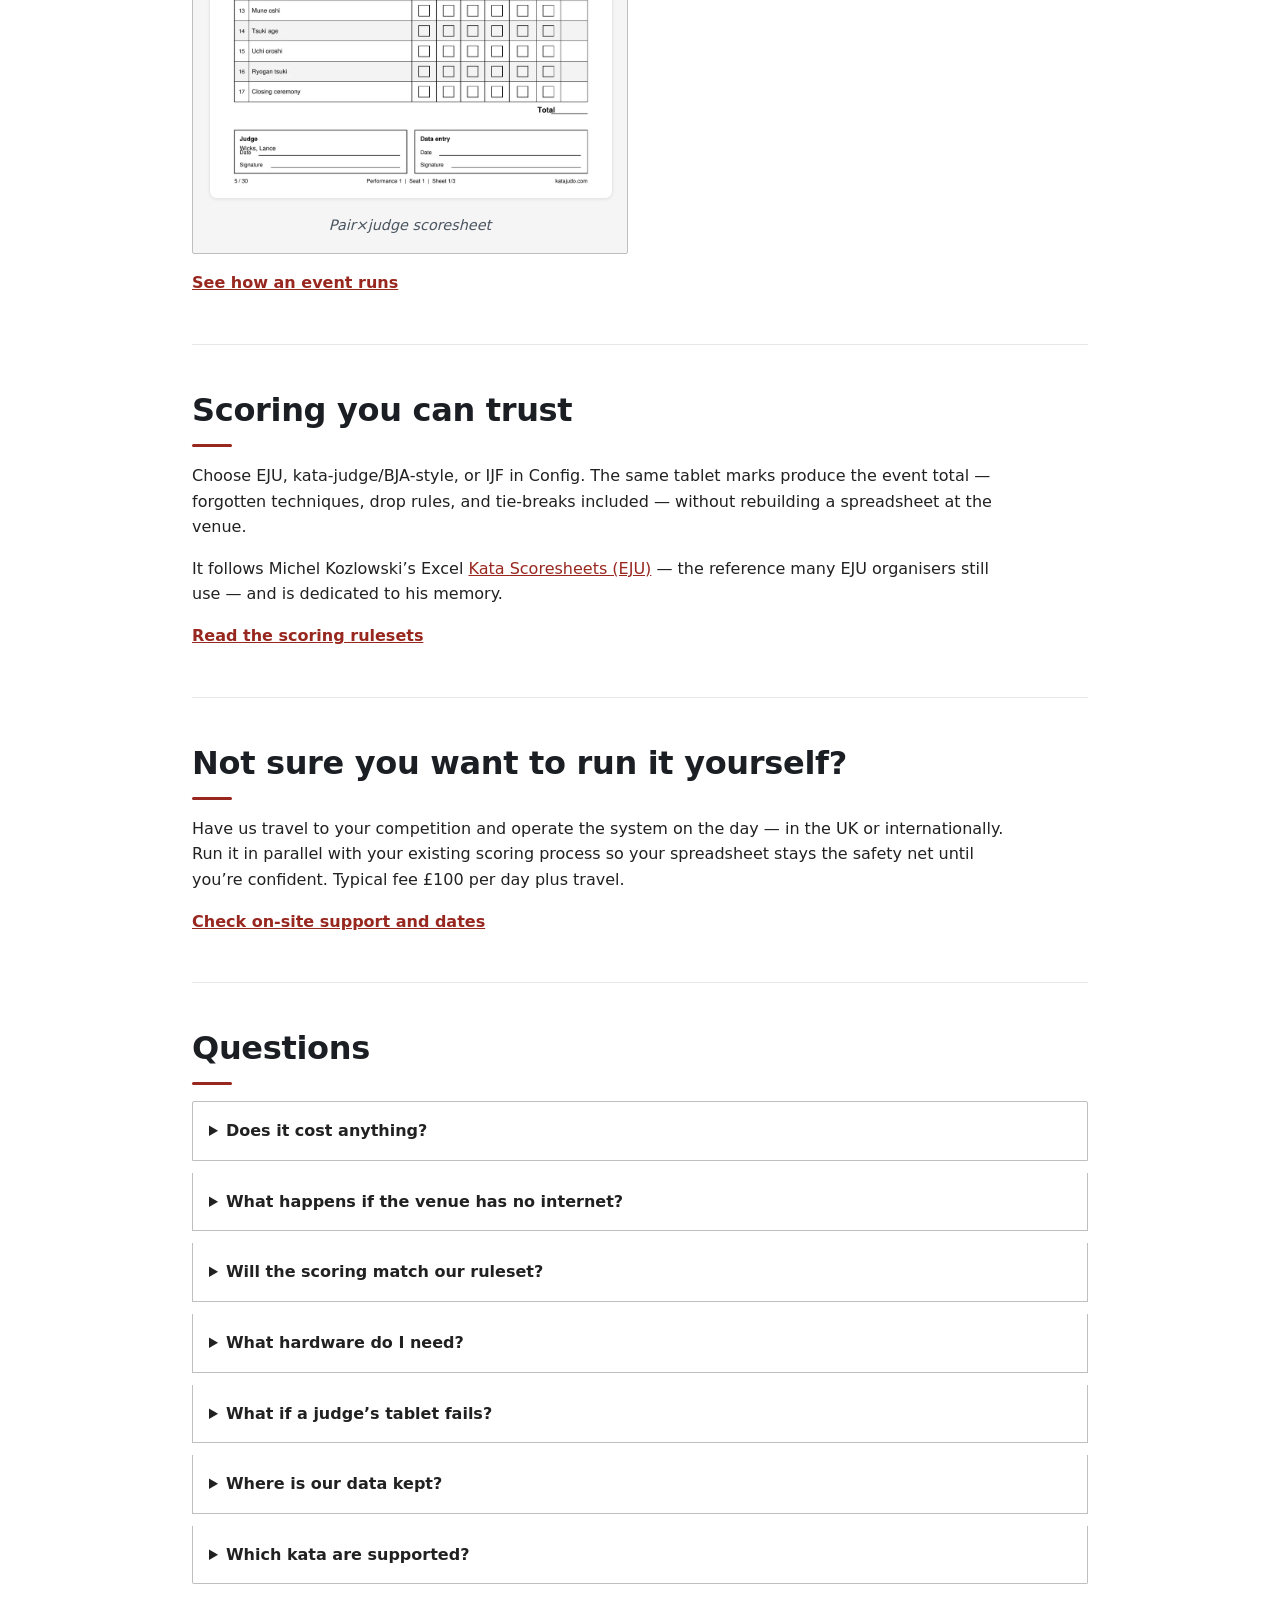
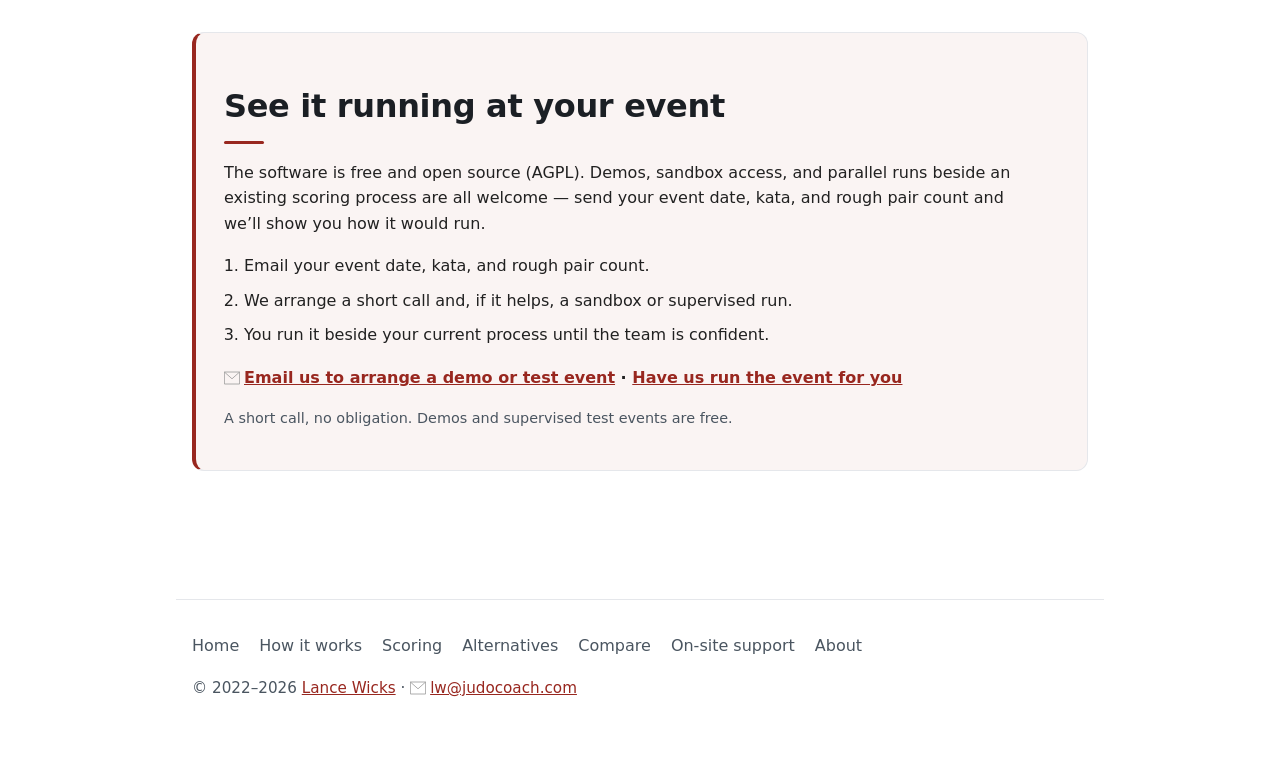
==== commit f0618736: "CRO: prefill demo/on-site/kit email links, add CTA reassurance Pre-fill mailto bodies with the field" ====
--- a/index.html
+++ b/index.html
@@ -268,7 +268,7 @@
           <li><a href="/on-site/">On-site</a></li>
           <li><a href="/about/">About</a></li>
           <li>
-            <a href="mailto:lw@judocoach.com?subject=Kata%20Tournament%20Manager%20demo">Book a demo</a>
+            <a href="mailto:lw@judocoach.com?subject=Kata%20Tournament%20Manager%20demo&amp;body=Event%20name%3A%0AEvent%20date%3A%0AKata%3A%0APairs%3A%0AYour%20role%3A%0A">Book a demo</a>
           </li>
         </ul>
       </nav>
@@ -287,12 +287,15 @@
         <p class="hero-actions">
           <a
             class="button-primary"
-            href="mailto:lw@judocoach.com?subject=Kata%20Tournament%20Manager%20demo"
+            href="mailto:lw@judocoach.com?subject=Kata%20Tournament%20Manager%20demo&amp;body=Event%20name%3A%0AEvent%20date%3A%0AKata%3A%0APairs%3A%0AYour%20role%3A%0A"
             >Book a demo</a
           >
           <a class="button-secondary" href="/on-site/"
             >Have us run your event</a
           >
+        </p>
+        <p class="muted">
+          Free and open source (AGPL). Demos are free, with no obligation.
         </p>
         <p class="hero-proof">
           Validated against the senior categories of the 2024 Silesian Open Judo
@@ -323,7 +326,7 @@
             </p>
             <p class="section-cta">
               <a
-                href="mailto:lw@judocoach.com?subject=Kata%20Tournament%20Manager%20demo"
+                href="mailto:lw@judocoach.com?subject=Kata%20Tournament%20Manager%20demo&amp;body=Event%20name%3A%0AEvent%20date%3A%0AKata%3A%0APairs%3A%0AYour%20role%3A%0A"
                 >Book a demo</a
               >
             </p>
@@ -348,7 +351,7 @@
             </p>
             <p class="section-cta">
               <a
-                href="mailto:lw@judocoach.com?subject=Kata%20Tournament%20Manager%20posted%20kit"
+                href="mailto:lw@judocoach.com?subject=Kata%20Tournament%20Manager%20posted%20kit&amp;body=Event%20name%3A%0AEvent%20date%3A%0AKata%3A%0APairs%3A%0A"
                 >Ask about a posted kit</a
               >
             </p>
@@ -362,7 +365,7 @@
             </p>
             <p class="section-cta">
               <a
-                href="mailto:lw@judocoach.com?subject=Kata%20Tournament%20Manager%20full%20kit"
+                href="mailto:lw@judocoach.com?subject=Kata%20Tournament%20Manager%20full%20kit&amp;body=Event%20name%3A%0AEvent%20date%3A%0AKata%3A%0APairs%3A%0AScreens%20or%20kit%20needed%3A%0A"
                 >Ask for a full-kit quote</a
               >
             </p>
@@ -585,7 +588,7 @@
           <p>
             The software is free and open source under the AGPL. Demos and
             supervised test events are open now; a public download isn’t
-            available yet — <a href="mailto:lw@judocoach.com?subject=Kata%20Tournament%20Manager%20demo">get in touch</a>
+            available yet — <a href="mailto:lw@judocoach.com?subject=Kata%20Tournament%20Manager%20demo&amp;body=Event%20name%3A%0AEvent%20date%3A%0AKata%3A%0APairs%3A%0AYour%20role%3A%0A">get in touch</a>
             and we’ll set you up. On-site support is optional and costs
             <a href="/on-site/">£100 per day</a> plus travel.
           </p>
@@ -647,10 +650,23 @@
           send your event date, kata, and rough pair count and we’ll show you
           how it would run.
         </p>
+        <ol class="steps">
+          <li>Email your event date, kata, and rough pair count.</li>
+          <li>
+            We arrange a short call and, if it helps, a sandbox or supervised
+            run.
+          </li>
+          <li>
+            You run it beside your current process until the team is confident.
+          </li>
+        </ol>
         <p class="section-cta">
-          <a href="mailto:lw@judocoach.com?subject=Kata%20Tournament%20Manager%20demo">Email us to arrange a demo or test event</a>
+          <a href="mailto:lw@judocoach.com?subject=Kata%20Tournament%20Manager%20demo&amp;body=Event%20name%3A%0AEvent%20date%3A%0AKata%3A%0APairs%3A%0AYour%20role%3A%0A">Email us to arrange a demo or test event</a>
           ·
           <a href="/on-site/">Have us run the event for you</a>
+        </p>
+        <p class="muted">
+          A short call, no obligation. Demos and supervised test events are free.
         </p>
       </section>
     </main>
